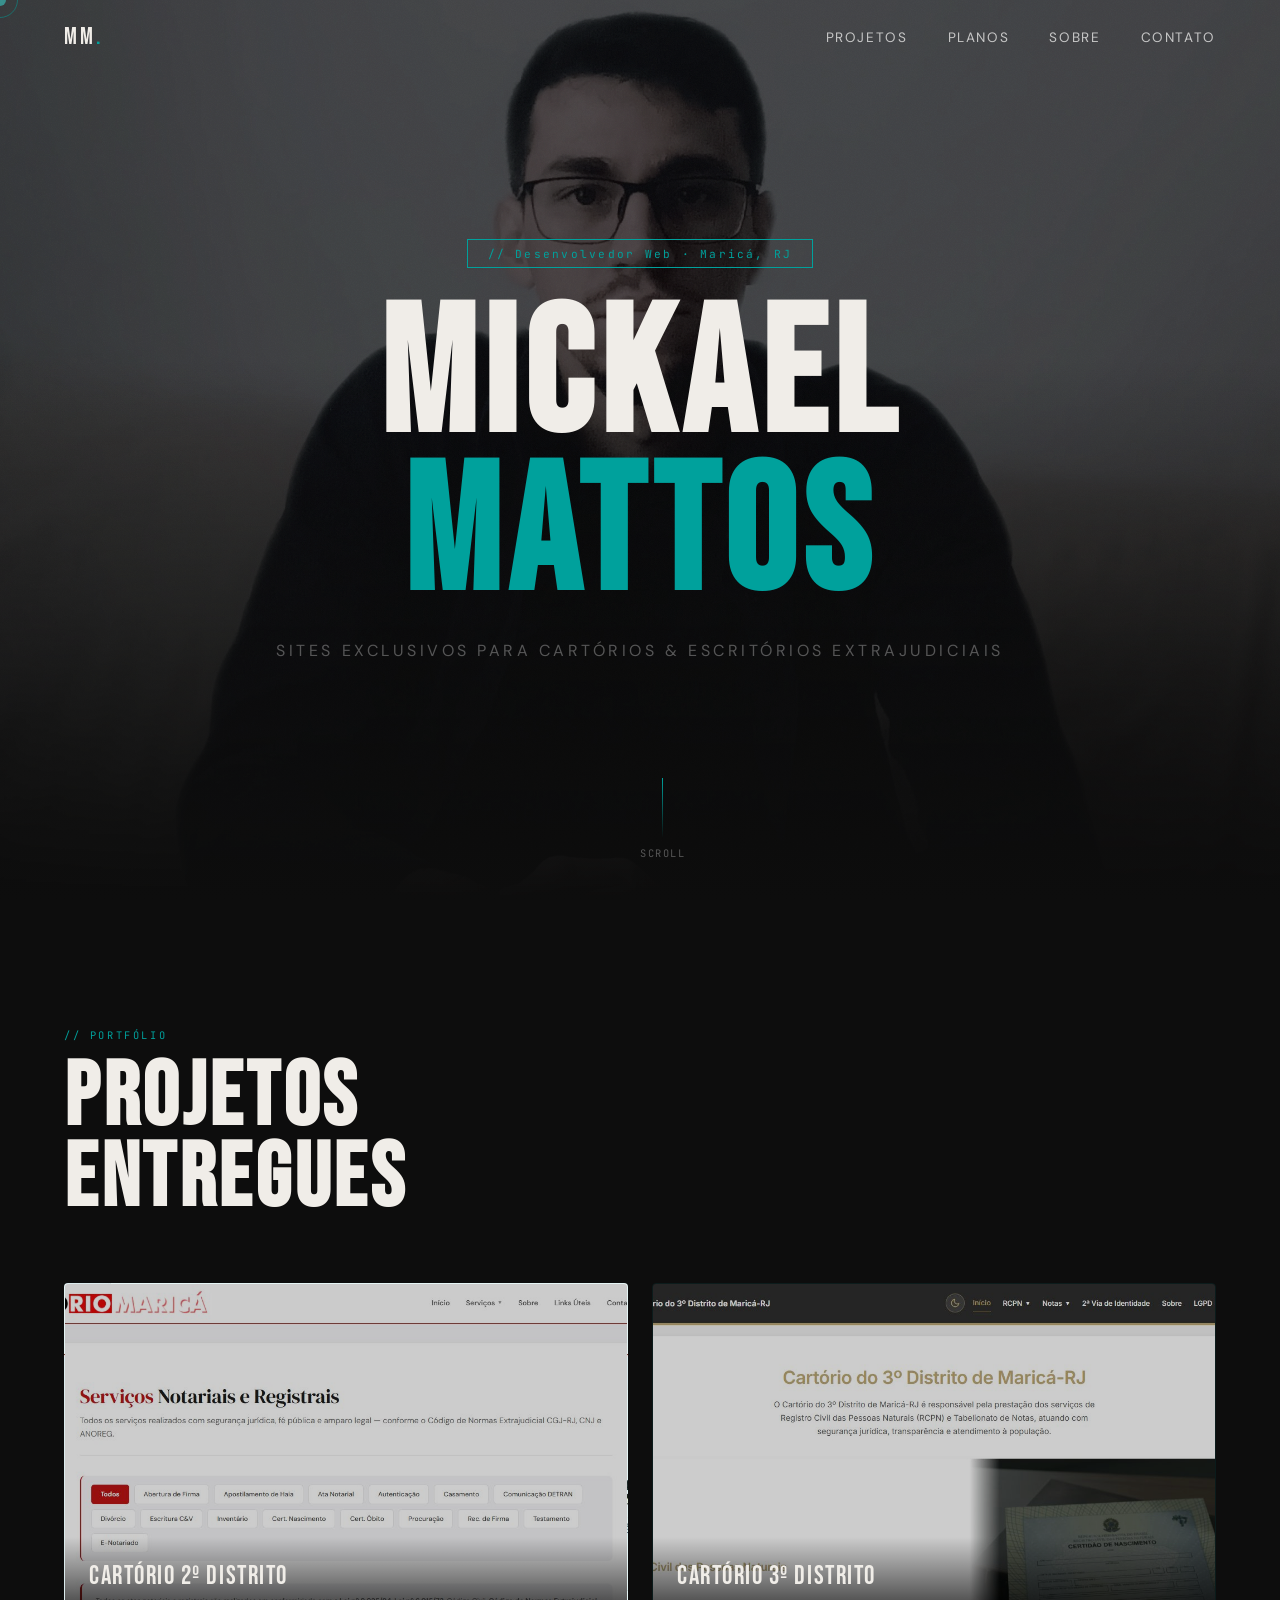
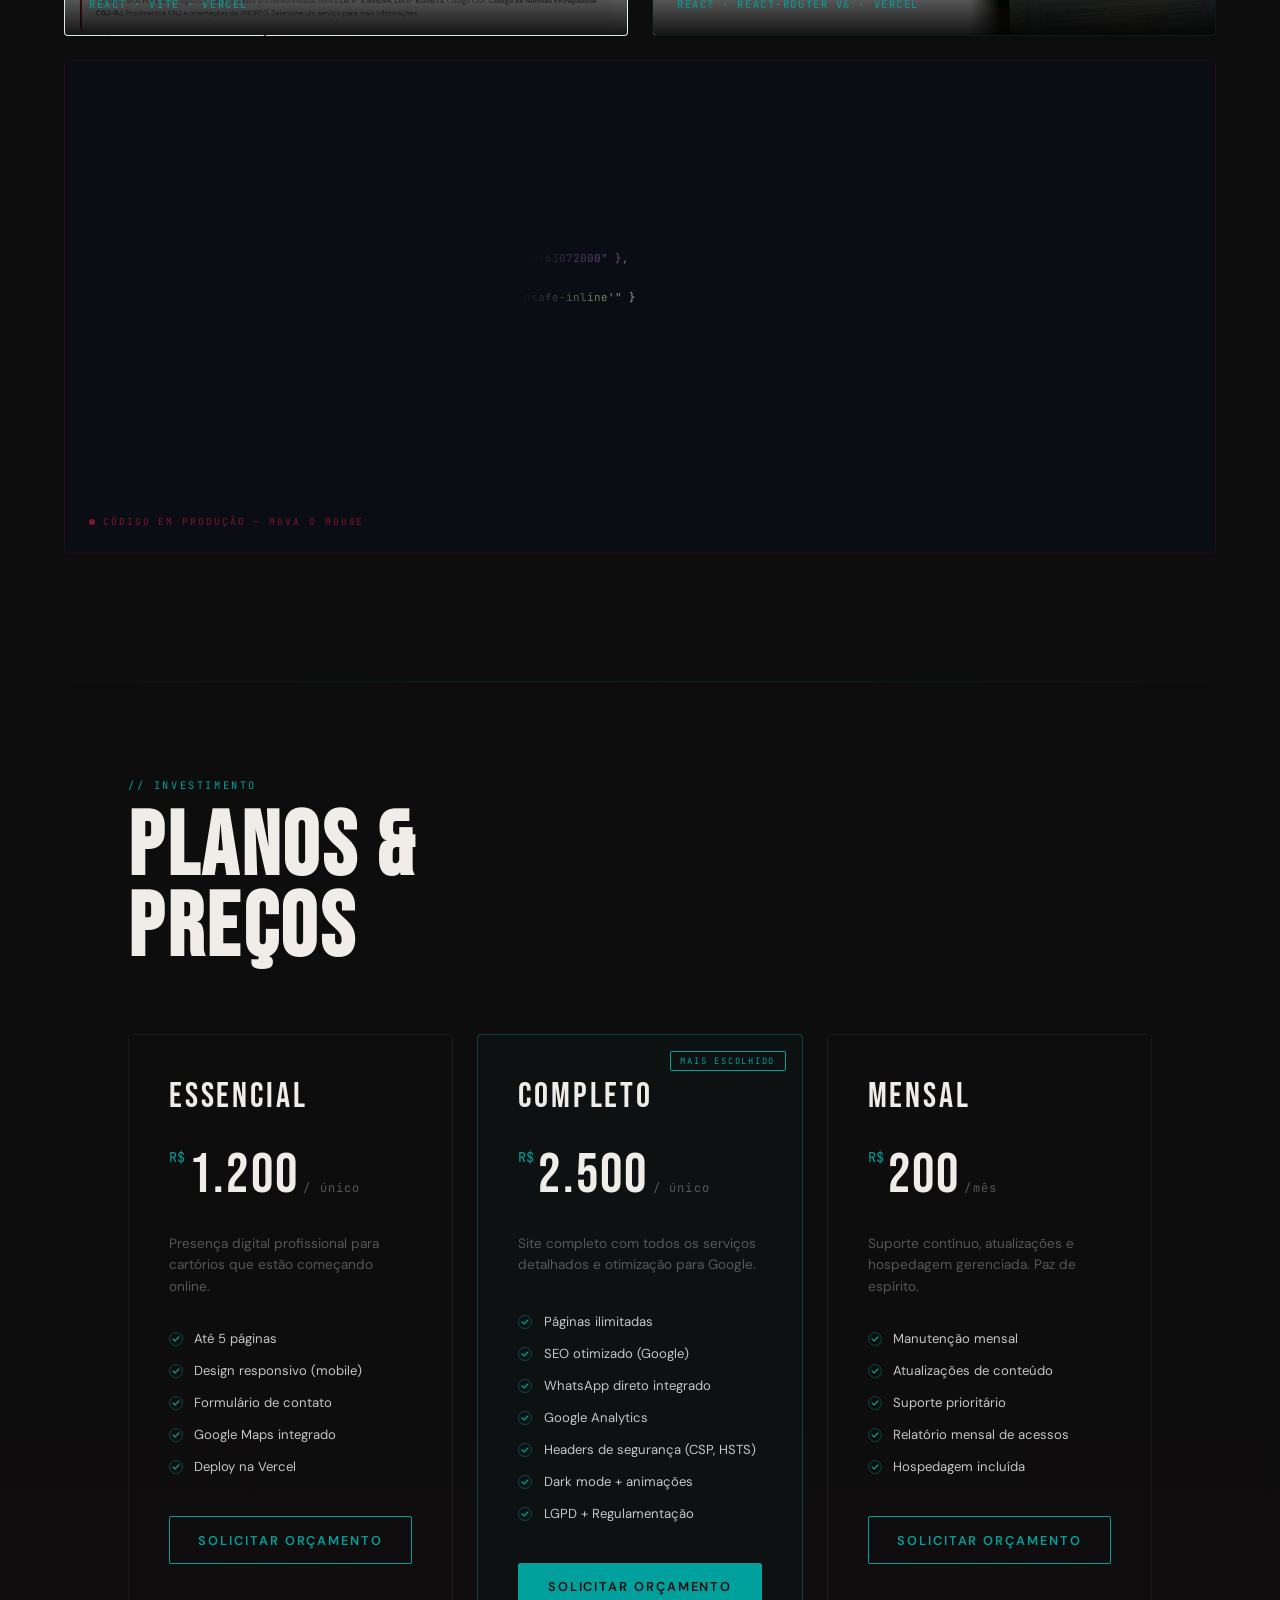
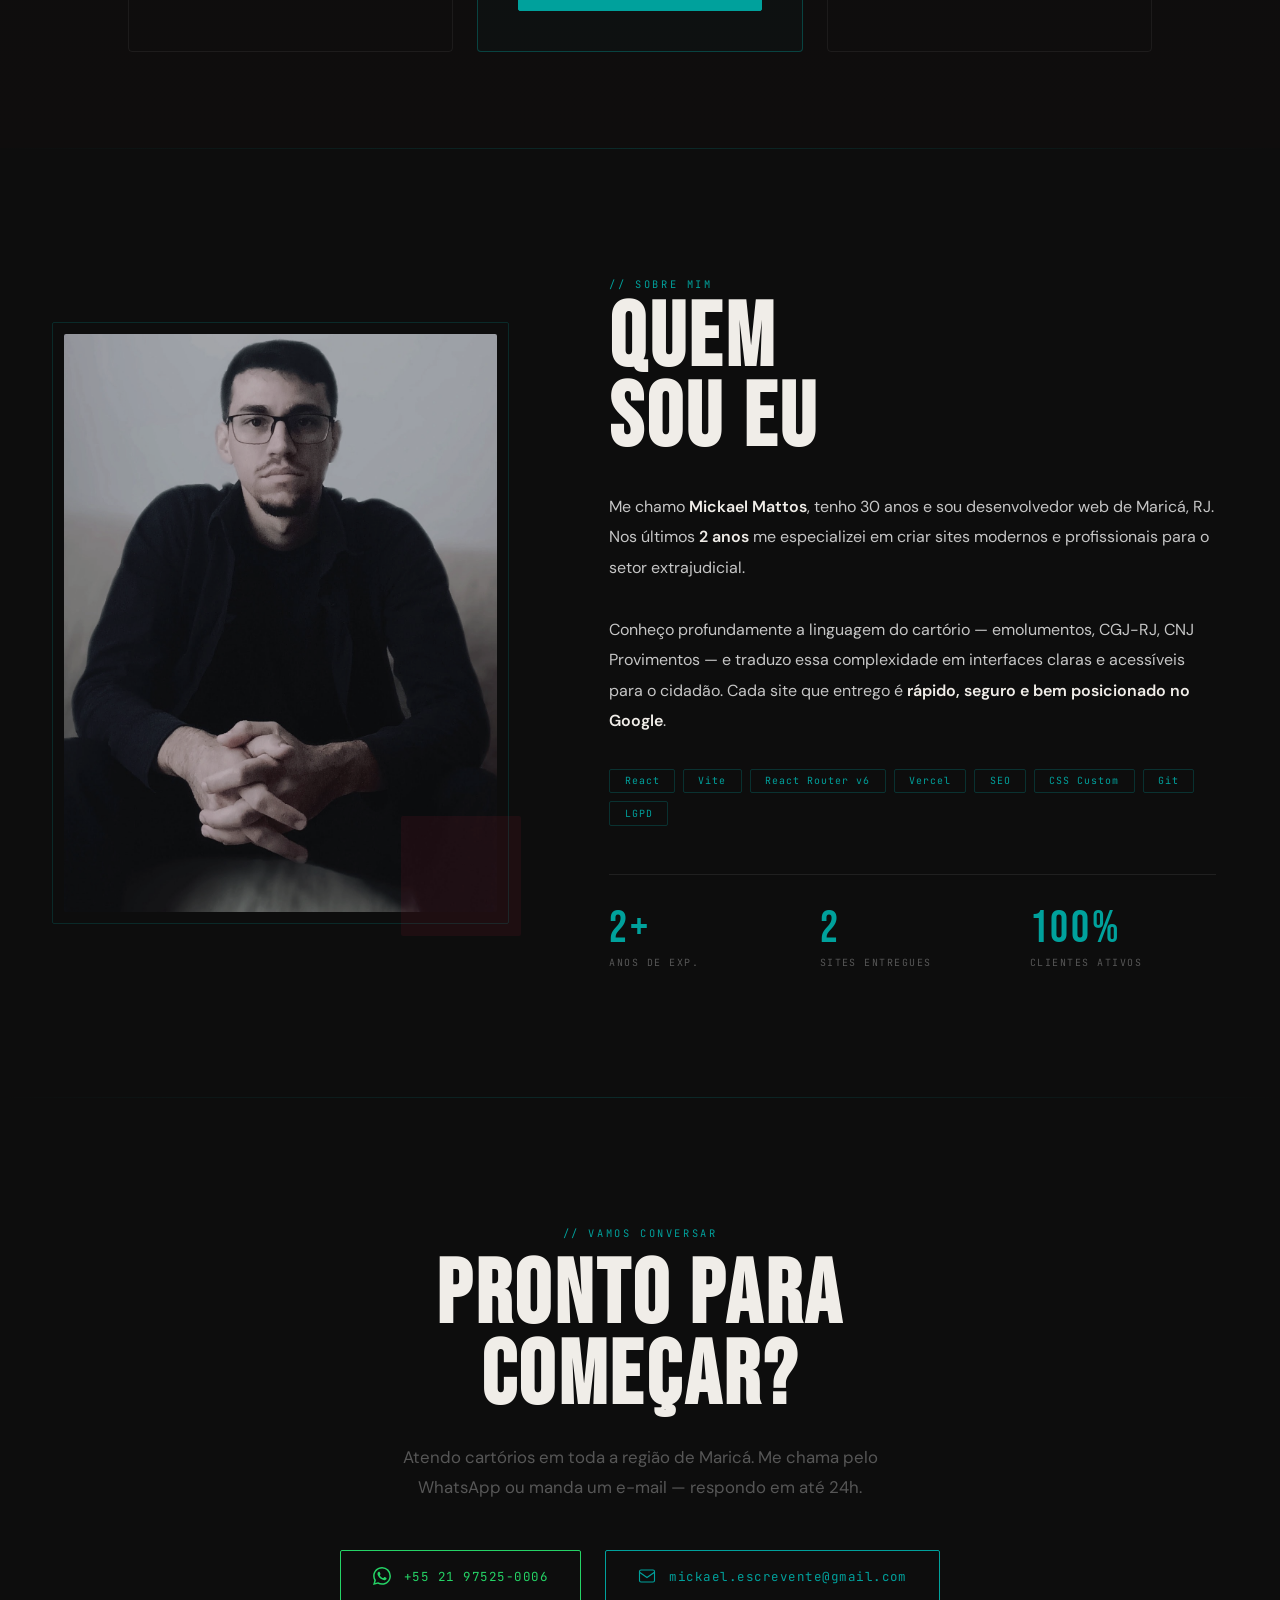
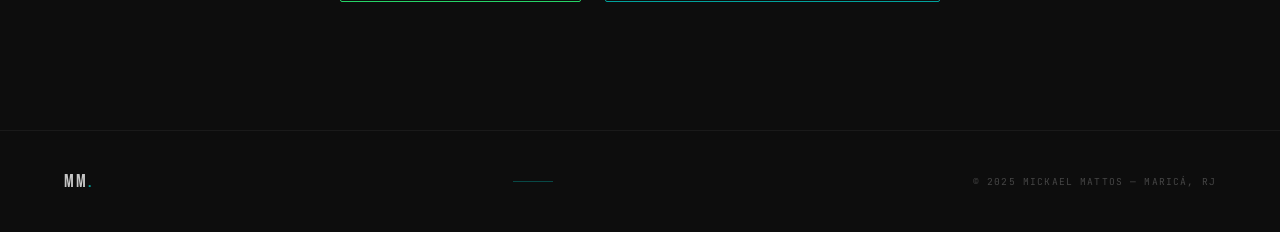
==== index.html @ 35af4688 "primeiro commit: portfólio" ====
<!DOCTYPE html>
<html lang="pt-BR">
<head>
<meta charset="UTF-8">
<meta name="viewport" content="width=device-width, initial-scale=1.0">
<title>Mickael Mattos — Desenvolvedor Web</title>
<link rel="preconnect" href="https://fonts.googleapis.com">
<link href="https://fonts.googleapis.com/css2?family=Bebas+Neue&family=DM+Sans:ital,opsz,wght@0,9..40,300;0,9..40,400;0,9..40,600;1,9..40,300&family=JetBrains+Mono:wght@300;400&display=swap" rel="stylesheet">
<style>
:root {
  --black: #0d0d0d;
  --teal: #00A19C;
  --burgundy: #80142B;
  --silver: #C6C6C6;
  --white: #f0ede8;
  --dim: rgba(198,198,198,0.4);
  --font-display: 'Bebas Neue', sans-serif;
  --font-body: 'DM Sans', sans-serif;
  --font-mono: 'JetBrains Mono', monospace;
}

*, *::before, *::after { box-sizing: border-box; margin: 0; padding: 0; }

html { scroll-behavior: smooth; }

body {
  background: var(--black);
  color: var(--silver);
  font-family: var(--font-body);
  overflow-x: hidden;
  cursor: none;
}

/* ── CURSOR ── */
#cursor {
  position: fixed;
  width: 12px; height: 12px;
  background: var(--teal);
  border-radius: 50%;
  pointer-events: none;
  z-index: 9999;
  transform: translate(-50%,-50%);
  transition: width .15s, height .15s, background .15s;
  mix-blend-mode: exclusion;
}
#cursor-ring {
  position: fixed;
  width: 36px; height: 36px;
  border: 1px solid var(--teal);
  border-radius: 50%;
  pointer-events: none;
  z-index: 9998;
  transform: translate(-50%,-50%);
  transition: transform .08s ease, width .2s, height .2s;
  opacity: .5;
}
body:has(a:hover) #cursor, body:has(button:hover) #cursor {
  width: 20px; height: 20px;
  background: var(--burgundy);
}

/* ── NAV ── */
nav {
  position: fixed;
  top: 0; left: 0; right: 0;
  z-index: 100;
  display: flex;
  align-items: center;
  justify-content: space-between;
  padding: 1.4rem 4rem;
  transition: background .4s, padding .4s;
}
nav.scrolled {
  background: rgba(13,13,13,.92);
  backdrop-filter: blur(12px);
  padding: 1rem 4rem;
  border-bottom: 1px solid rgba(0,161,156,.15);
}
.nav-logo {
  font-family: var(--font-display);
  font-size: 1.5rem;
  letter-spacing: .12em;
  color: var(--white);
  text-decoration: none;
}
.nav-logo span { color: var(--teal); }
.nav-links {
  display: flex;
  gap: 2.5rem;
  list-style: none;
}
.nav-links a {
  color: var(--silver);
  text-decoration: none;
  font-size: .85rem;
  letter-spacing: .12em;
  text-transform: uppercase;
  position: relative;
  padding-bottom: 4px;
  transition: color .3s;
}
.nav-links a::after {
  content: '';
  position: absolute;
  bottom: 0; left: 0;
  width: 0; height: 1px;
  background: var(--teal);
  transition: width .3s;
}
.nav-links a:hover { color: var(--teal); }
.nav-links a:hover::after { width: 100%; }

/* ── HERO ── */
#hero {
  position: relative;
  height: 100vh;
  display: flex;
  align-items: center;
  justify-content: center;
  overflow: hidden;
}
.hero-bg {
  position: absolute;
  inset: 0;
  background-image: url('[data-uri]');
  background-size: cover;
  background-position: center top;
  transform-origin: center top;
  will-change: transform, opacity;
  filter: brightness(.35) saturate(.7);
}
.hero-noise {
  position: absolute;
  inset: 0;
  background-image: url("data:image/svg+xml,%3Csvg viewBox='0 0 256 256' xmlns='http://www.w3.org/2000/svg'%3E%3Cfilter id='n'%3E%3CfeTurbulence type='fractalNoise' baseFrequency='0.9' numOctaves='4' stitchTiles='stitch'/%3E%3C/filter%3E%3Crect width='100%25' height='100%25' filter='url(%23n)' opacity='0.04'/%3E%3C/svg%3E");
  background-size: 200px;
  pointer-events: none;
  z-index: 1;
}
.hero-gradient {
  position: absolute;
  bottom: 0; left: 0; right: 0;
  height: 60%;
  background: linear-gradient(to top, var(--black), transparent);
  z-index: 2;
}
.hero-content {
  position: relative;
  z-index: 3;
  text-align: center;
}
.hero-tag {
  display: inline-block;
  border: 1px solid var(--teal);
  color: var(--teal);
  font-family: var(--font-mono);
  font-size: .7rem;
  letter-spacing: .2em;
  padding: .4rem 1.2rem;
  margin-bottom: 2rem;
  animation: fadeUp .8s .2s both;
}
.hero-name {
  font-family: var(--font-display);
  font-size: clamp(5rem, 14vw, 13rem);
  line-height: .88;
  color: var(--white);
  letter-spacing: .04em;
  animation: fadeUp .8s .4s both;
}
.hero-name span { color: var(--teal); }
.hero-sub {
  font-size: 1rem;
  letter-spacing: .22em;
  text-transform: uppercase;
  color: var(--dim);
  margin-top: 1.5rem;
  animation: fadeUp .8s .6s both;
}
.hero-scroll {
  position: absolute;
  bottom: 2.5rem;
  left: 50%;
  transform: translateX(-50%);
  z-index: 3;
  display: flex;
  flex-direction: column;
  align-items: center;
  gap: .5rem;
  color: var(--dim);
  font-family: var(--font-mono);
  font-size: .65rem;
  letter-spacing: .15em;
  animation: fadeUp .8s 1s both;
}
.scroll-line {
  width: 1px;
  height: 60px;
  background: linear-gradient(to bottom, var(--teal), transparent);
  animation: scrollPulse 2s infinite;
}

@keyframes fadeUp {
  from { opacity:0; transform: translateY(30px); }
  to { opacity:1; transform: translateY(0); }
}
@keyframes scrollPulse {
  0%,100% { transform: scaleY(1); opacity:.5; }
  50% { transform: scaleY(.6); opacity:1; }
}

/* ── SECTION BASE ── */
section {
  padding: 8rem 4rem;
  max-width: 1300px;
  margin: 0 auto;
}
.section-label {
  font-family: var(--font-mono);
  font-size: .65rem;
  letter-spacing: .25em;
  color: var(--teal);
  text-transform: uppercase;
  margin-bottom: 1rem;
  opacity: 0;
  transform: translateY(20px);
  transition: opacity .6s, transform .6s;
}
.section-label.visible { opacity:1; transform: translateY(0); }
.section-title {
  font-family: var(--font-display);
  font-size: clamp(3rem, 7vw, 6rem);
  line-height: .9;
  color: var(--white);
  letter-spacing: .04em;
  opacity: 0;
  transform: translateY(30px);
  transition: opacity .7s .1s, transform .7s .1s;
}
.section-title.visible { opacity:1; transform: translateY(0); }

/* ── PROJETOS ── */
#projetos {
  padding-top: 2rem;
}
.projects-grid {
  display: grid;
  grid-template-columns: repeat(2, 1fr);
  gap: 1.5rem;
  margin-top: 4rem;
}
.project-card {
  position: relative;
  aspect-ratio: 16/10;
  border-radius: 4px;
  overflow: hidden;
  cursor: none;
  border: 1px solid rgba(0,161,156,.1);
  opacity: 0;
  transform: translateY(40px);
  transition: opacity .7s, transform .7s, border-color .3s;
}
.project-card.visible {
  opacity: 1; transform: translateY(0);
}
.project-card:hover { border-color: rgba(0,161,156,.4); }
.project-card:nth-child(2) { transition-delay: .15s; }
.project-card:nth-child(3) { transition-delay: .25s; grid-column: 1 / -1; aspect-ratio: 21/9; }

.card-preview {
  position: absolute;
  inset: 0;
  background-size: cover;
  background-position: top center;
  transition: opacity .5s, filter .5s;
  filter: brightness(.8) saturate(.9);
}
.project-card:hover .card-preview {
  opacity: 0;
  filter: brightness(.4);
}
.card-code {
  position: absolute;
  inset: 0;
  background: #0a0e14;
  padding: 1.5rem;
  font-family: var(--font-mono);
  font-size: .72rem;
  line-height: 1.7;
  color: #abb2bf;
  overflow: hidden;
  opacity: 0;
  transition: opacity .5s .1s;
}
.project-card:hover .card-code { opacity: 1; }
.code-line { white-space: pre; display: block; }
.c-k { color: #c678dd; }
.c-f { color: #61afef; }
.c-s { color: #98c379; }
.c-n { color: #e06c75; }
.c-c { color: #5c6370; font-style: italic; }
.c-p { color: #abb2bf; }
.card-info {
  position: absolute;
  bottom: 0; left: 0; right: 0;
  padding: 1.5rem;
  background: linear-gradient(to top, rgba(0,0,0,.9), transparent);
  transform: translateY(0);
  transition: transform .4s;
  z-index: 5;
}
.project-card:hover .card-info { transform: translateY(4px); opacity: 0; }
.card-title {
  font-family: var(--font-display);
  font-size: 1.6rem;
  letter-spacing: .06em;
  color: var(--white);
}
.card-tech {
  font-family: var(--font-mono);
  font-size: .65rem;
  letter-spacing: .15em;
  color: var(--teal);
  margin-top: .3rem;
}
.card-hover-label {
  position: absolute;
  top: 1.2rem; right: 1.2rem;
  font-family: var(--font-mono);
  font-size: .6rem;
  letter-spacing: .15em;
  color: var(--teal);
  border: 1px solid var(--teal);
  padding: .25rem .7rem;
  border-radius: 2px;
  opacity: 0;
  transition: opacity .4s .2s;
  z-index: 6;
  background: rgba(0,161,156,.08);
}
.project-card:hover .card-hover-label { opacity: 1; }

/* Spotlight project */
.spotlight-card {
  position: relative;
  overflow: hidden;
  border-radius: 4px;
  border: 1px solid rgba(128,20,43,.2);
  background: #0a0a0a;
  aspect-ratio: 21/9;
  margin-top: 1.5rem;
  cursor: none;
  opacity: 0;
  transform: translateY(40px);
  transition: opacity .7s .3s, transform .7s .3s, border-color .3s;
}
.spotlight-card.visible { opacity:1; transform: translateY(0); }
.spotlight-card:hover { border-color: rgba(128,20,43,.5); }
.spotlight-code-bg {
  position: absolute;
  inset: 0;
  padding: 2rem;
  font-family: var(--font-mono);
  font-size: .68rem;
  line-height: 1.8;
  color: transparent;
  user-select: none;
  overflow: hidden;
  background: #0a0e14;
}
.spotlight-reveal {
  position: absolute;
  inset: 0;
  padding: 2rem;
  font-family: var(--font-mono);
  font-size: .68rem;
  line-height: 1.8;
  color: #abb2bf;
  overflow: hidden;
  --mx: 50%; --my: 50%;
  -webkit-mask-image: radial-gradient(circle 120px at var(--mx) var(--my), black 0%, transparent 100%);
  mask-image: radial-gradient(circle 120px at var(--mx) var(--my), black 0%, transparent 100%);
  pointer-events: none;
}
.spotlight-info {
  position: absolute;
  bottom: 1.5rem; left: 1.5rem;
  z-index: 5;
}
.spotlight-tag {
  font-family: var(--font-mono);
  font-size: .6rem;
  color: var(--burgundy);
  letter-spacing: .2em;
  display: flex; align-items: center; gap: .5rem;
}
.spotlight-tag::before {
  content: '';
  display: inline-block;
  width: 6px; height: 6px;
  border-radius: 50%;
  background: var(--burgundy);
  animation: pulse 2s infinite;
}
@keyframes pulse {
  0%,100% { opacity:1; transform: scale(1); }
  50% { opacity:.4; transform: scale(1.3); }
}

/* ── PLANOS ── */
#planos {
  background: linear-gradient(180deg, var(--black) 0%, #0f0d0d 100%);
  padding-top: 6rem;
  padding-bottom: 6rem;
  max-width: 100%;
}
#planos > * { max-width: 1300px; margin-left: auto; margin-right: auto; padding: 0 4rem; }
.plans-grid {
  display: grid;
  grid-template-columns: repeat(3, 1fr);
  gap: 1.5rem;
  margin-top: 4rem;
  padding: 0 4rem;
}
.plan-card {
  border: 1px solid rgba(198,198,198,.08);
  border-radius: 4px;
  padding: 2.5rem;
  position: relative;
  overflow: hidden;
  transition: border-color .3s, transform .3s;
  opacity: 0;
  transform: translateY(40px);
}
.plan-card.visible { opacity:1; transform: translateY(0); }
.plan-card:nth-child(2) { transition-delay: .1s; }
.plan-card:nth-child(3) { transition-delay: .2s; }
.plan-card:hover { border-color: rgba(0,161,156,.3); transform: translateY(-4px); }
.plan-card.featured {
  border-color: rgba(0,161,156,.35);
  background: rgba(0,161,156,.03);
}
.plan-card.featured::before {
  content: 'MAIS ESCOLHIDO';
  position: absolute;
  top: 1rem; right: 1rem;
  font-family: var(--font-mono);
  font-size: .55rem;
  letter-spacing: .2em;
  color: var(--teal);
  border: 1px solid var(--teal);
  padding: .2rem .6rem;
  border-radius: 2px;
}
.plan-name {
  font-family: var(--font-display);
  font-size: 2.2rem;
  letter-spacing: .08em;
  color: var(--white);
}
.plan-price {
  margin: 1.5rem 0;
}
.plan-price .currency {
  font-family: var(--font-mono);
  font-size: .85rem;
  color: var(--teal);
  vertical-align: top;
  margin-top: .4rem;
  display: inline-block;
}
.plan-price .value {
  font-family: var(--font-display);
  font-size: 3.5rem;
  color: var(--white);
  letter-spacing: .04em;
}
.plan-price .period {
  font-size: .75rem;
  color: var(--dim);
  font-family: var(--font-mono);
  letter-spacing: .1em;
}
.plan-desc {
  font-size: .85rem;
  color: var(--dim);
  line-height: 1.6;
  margin-bottom: 2rem;
  min-height: 3rem;
}
.plan-features {
  list-style: none;
  display: flex;
  flex-direction: column;
  gap: .85rem;
  margin-bottom: 2.5rem;
}
.plan-features li {
  font-size: .82rem;
  color: var(--silver);
  display: flex;
  align-items: flex-start;
  gap: .7rem;
  line-height: 1.4;
}
.plan-features li svg { flex-shrink: 0; margin-top: 2px; }
.plan-btn {
  display: block;
  width: 100%;
  padding: .9rem;
  text-align: center;
  font-family: var(--font-body);
  font-size: .8rem;
  letter-spacing: .15em;
  text-transform: uppercase;
  font-weight: 600;
  text-decoration: none;
  border: 1px solid var(--teal);
  color: var(--teal);
  background: transparent;
  cursor: none;
  transition: background .3s, color .3s;
  border-radius: 2px;
}
.plan-btn:hover { background: var(--teal); color: var(--black); }
.plan-card.featured .plan-btn {
  background: var(--teal);
  color: var(--black);
}
.plan-card.featured .plan-btn:hover { background: transparent; color: var(--teal); }

/* ── SOBRE ── */
#sobre {
  display: grid;
  grid-template-columns: 1fr 1fr;
  gap: 8rem;
  align-items: center;
}
.sobre-visual {
  position: relative;
}
.sobre-photo {
  width: 100%;
  aspect-ratio: 3/4;
  object-fit: cover;
  object-position: top;
  filter: saturate(.6) brightness(.85);
  border-radius: 2px;
  display: block;
}
.sobre-frame {
  position: absolute;
  inset: -12px;
  border: 1px solid rgba(0,161,156,.2);
  border-radius: 2px;
  pointer-events: none;
}
.sobre-accent {
  position: absolute;
  bottom: -1.5rem;
  right: -1.5rem;
  width: 120px;
  height: 120px;
  background: var(--burgundy);
  opacity: .15;
  border-radius: 2px;
}
.sobre-content {
  opacity: 0;
  transform: translateX(30px);
  transition: opacity .7s, transform .7s;
}
.sobre-content.visible { opacity:1; transform: translateX(0); }
.sobre-text {
  font-size: 1rem;
  line-height: 1.9;
  color: var(--silver);
  margin-bottom: 2rem;
}
.sobre-highlight {
  color: var(--white);
  font-weight: 600;
}
.sobre-stats {
  display: grid;
  grid-template-columns: repeat(3, 1fr);
  gap: 1.5rem;
  margin-top: 3rem;
  padding-top: 2rem;
  border-top: 1px solid rgba(198,198,198,.1);
}
.stat-number {
  font-family: var(--font-display);
  font-size: 2.8rem;
  color: var(--teal);
  letter-spacing: .06em;
  line-height: 1;
}
.stat-label {
  font-family: var(--font-mono);
  font-size: .62rem;
  letter-spacing: .15em;
  color: var(--dim);
  margin-top: .3rem;
  text-transform: uppercase;
}
.stack-list {
  display: flex;
  flex-wrap: wrap;
  gap: .5rem;
  margin-top: 2rem;
}
.stack-tag {
  font-family: var(--font-mono);
  font-size: .62rem;
  letter-spacing: .1em;
  padding: .3rem .9rem;
  border: 1px solid rgba(0,161,156,.25);
  color: var(--teal);
  border-radius: 2px;
}

/* ── CONTATO ── */
#contato {
  text-align: center;
  padding: 8rem 4rem;
  position: relative;
  max-width: 900px;
}
.contato-sub {
  font-size: 1.05rem;
  color: var(--dim);
  max-width: 520px;
  margin: 1.5rem auto 3rem;
  line-height: 1.8;
}
.contato-links {
  display: flex;
  gap: 1.5rem;
  justify-content: center;
  flex-wrap: wrap;
}
.contato-btn {
  display: flex;
  align-items: center;
  gap: .8rem;
  padding: 1rem 2rem;
  text-decoration: none;
  font-family: var(--font-mono);
  font-size: .78rem;
  letter-spacing: .12em;
  border-radius: 2px;
  transition: background .3s, color .3s, border-color .3s;
  cursor: none;
}
.contato-btn.whatsapp {
  border: 1px solid #25D366;
  color: #25D366;
}
.contato-btn.whatsapp:hover { background: #25D366; color: var(--black); }
.contato-btn.email {
  border: 1px solid var(--teal);
  color: var(--teal);
}
.contato-btn.email:hover { background: var(--teal); color: var(--black); }

/* ── FOOTER ── */
footer {
  border-top: 1px solid rgba(198,198,198,.07);
  padding: 2.5rem 4rem;
  display: flex;
  justify-content: space-between;
  align-items: center;
  max-width: 100%;
}
.footer-name {
  font-family: var(--font-display);
  font-size: 1.1rem;
  letter-spacing: .12em;
  color: var(--silver);
}
.footer-name span { color: var(--teal); }
.footer-copy {
  font-family: var(--font-mono);
  font-size: .6rem;
  letter-spacing: .12em;
  color: rgba(198,198,198,.3);
}
.footer-teal-line {
  width: 40px;
  height: 1px;
  background: var(--teal);
  opacity: .4;
}

/* ── DIVIDER ── */
.divider {
  width: 100%;
  height: 1px;
  background: linear-gradient(to right, transparent, rgba(0,161,156,.2), transparent);
  max-width: 1300px;
  margin: 0 auto;
}
</style>
</head>
<body>

<div id="cursor"></div>
<div id="cursor-ring"></div>

<!-- NAV -->
<nav id="nav">
  <a class="nav-logo" href="#hero">MM<span>.</span></a>
  <ul class="nav-links">
    <li><a href="#projetos">Projetos</a></li>
    <li><a href="#planos">Planos</a></li>
    <li><a href="#sobre">Sobre</a></li>
    <li><a href="#contato">Contato</a></li>
  </ul>
</nav>

<!-- HERO -->
<section id="hero">
  <div class="hero-bg" id="heroBg"></div>
  <div class="hero-noise"></div>
  <div class="hero-gradient"></div>
  <div class="hero-content">
    <div class="hero-tag">// Desenvolvedor Web · Maricá, RJ</div>
    <h1 class="hero-name">MICKAEL<br><span>MATTOS</span></h1>
    <p class="hero-sub">Sites exclusivos para cartórios &amp; escritórios extrajudiciais</p>
  </div>
  <div class="hero-scroll">
    <div class="scroll-line"></div>
    SCROLL
  </div>
</section>

<!-- PROJETOS -->
<section id="projetos" style="max-width:1300px;margin:0 auto;padding:8rem 4rem;">
  <div class="section-label reveal">// Portfólio</div>
  <h2 class="section-title reveal">PROJETOS<br>ENTREGUES</h2>

  <div class="projects-grid">
    <!-- Card 1 -->
    <div class="project-card reveal" style="background-image:url('[data-uri]')">
      <div class="card-preview" style="background-image:url('[data-uri]')"></div>
      <div class="card-code">
        <span class="code-line"><span class="c-c">// CartórioMaricá — 2º Distrito</span></span>
        <span class="code-line"><span class="c-k">import</span> <span class="c-p">React</span> <span class="c-k">from</span> <span class="c-s">'react'</span></span>
        <span class="code-line"><span class="c-k">import</span> <span class="c-p">{ Helmet }</span> <span class="c-k">from</span> <span class="c-s">'react-helmet-async'</span></span>
        <span class="code-line"></span>
        <span class="code-line"><span class="c-k">const</span> <span class="c-f">Servicos</span> <span class="c-p">= () =&gt; {</span></span>
        <span class="code-line">  <span class="c-k">const</span> <span class="c-n">servicosList</span> <span class="c-p">= [</span></span>
        <span class="code-line">    <span class="c-s">'Reconhecimento de Firma'</span><span class="c-p">,</span></span>
        <span class="code-line">    <span class="c-s">'Autenticação de Cópias'</span><span class="c-p">,</span></span>
        <span class="code-line">    <span class="c-s">'Escritura Pública'</span><span class="c-p">,</span></span>
        <span class="code-line">    <span class="c-s">'Apostila de Haia'</span></span>
        <span class="code-line">  <span class="c-p">]</span></span>
        <span class="code-line">  <span class="c-k">return</span> <span class="c-p">(</span></span>
        <span class="code-line">    <span class="c-p">&lt;</span><span class="c-n">main</span> <span class="c-f">className</span><span class="c-p">=</span><span class="c-s">"servicos-page"</span><span class="c-p">&gt;</span></span>
        <span class="code-line">      <span class="c-p">&lt;</span><span class="c-n">ServiceFilter</span> <span class="c-f">items</span><span class="c-p">=</span><span class="c-p">{servicosList}</span> <span class="c-p">/&gt;</span></span>
        <span class="code-line">    <span class="c-p">&lt;/</span><span class="c-n">main</span><span class="c-p">&gt;</span></span>
        <span class="code-line">  <span class="c-p">)</span></span>
        <span class="code-line"><span class="c-p">}</span></span>
      </div>
      <div class="card-info">
        <div class="card-title">CARTÓRIO 2º DISTRITO</div>
        <div class="card-tech">REACT · VITE · VERCEL</div>
      </div>
      <div class="card-hover-label">VER CÓDIGO</div>
    </div>

    <!-- Card 2 -->
    <div class="project-card reveal" style="">
      <div class="card-preview" style="background-image:url('[data-uri]')"></div>
      <div class="card-code">
        <span class="code-line"><span class="c-c">// CartórioMaricá — 3º Distrito</span></span>
        <span class="code-line"><span class="c-k">import</span> <span class="c-p">{ useEffect }</span> <span class="c-k">from</span> <span class="c-s">'react'</span></span>
        <span class="code-line"></span>
        <span class="code-line"><span class="c-k">const</span> <span class="c-f">DarkMode</span> <span class="c-p">= () =&gt; {</span></span>
        <span class="code-line">  <span class="c-k">const</span> <span class="c-n">toggle</span> <span class="c-p">= () =&gt; {</span></span>
        <span class="code-line">    <span class="c-n">document</span><span class="c-p">.</span><span class="c-f">body</span></span>
        <span class="code-line">      <span class="c-p">.</span><span class="c-f">classList</span><span class="c-p">.</span><span class="c-f">toggle</span><span class="c-p">(</span><span class="c-s">'dark'</span><span class="c-p">)</span></span>
        <span class="code-line">  <span class="c-p">}</span></span>
        <span class="code-line">  <span class="c-k">return</span> <span class="c-p">(</span></span>
        <span class="code-line">    <span class="c-p">&lt;</span><span class="c-n">button</span> <span class="c-f">onClick</span><span class="c-p">=</span><span class="c-p">{toggle}</span><span class="c-p">&gt;</span></span>
        <span class="code-line">      <span class="c-s">☾ Dark Mode</span></span>
        <span class="code-line">    <span class="c-p">&lt;/</span><span class="c-n">button</span><span class="c-p">&gt;</span></span>
        <span class="code-line">  <span class="c-p">)</span></span>
        <span class="code-line"><span class="c-p">}</span></span>
      </div>
      <div class="card-info">
        <div class="card-title">CARTÓRIO 3º DISTRITO</div>
        <div class="card-tech">REACT · REACT-ROUTER V6 · VERCEL</div>
      </div>
      <div class="card-hover-label">VER CÓDIGO</div>
    </div>
  </div>

  <!-- Spotlight Card -->
  <div class="spotlight-card reveal" id="spotlightCard">
    <div class="spotlight-code-bg" id="spotlightBg">
<span style="color:transparent;white-space:pre;display:block;font-family:var(--font-mono);font-size:.68rem;line-height:1.8">vercel.json — headers de segurança configurados
{
  "headers": [
    {
      "source": "/(.*)",
      "headers": [
        { "key": "X-Frame-Options", "value": "DENY" },
        { "key": "X-Content-Type-Options", "value": "nosniff" },
        { "key": "Strict-Transport-Security", "value": "max-age=63072000" },
        { "key": "Content-Security-Policy",
           "value": "default-src 'self'; script-src 'self' 'unsafe-inline'" }
      ]
    }
  ],
  "rewrites": [
    { "source": "/((?!api/).*)", "destination": "/index.html" }
  ]
}

// robots.txt configurado para proteger rotas internas
User-agent: *
Disallow: /admin/
Disallow: /interno/
Allow: /

// Lazy loading com IntersectionObserver
const observer = new IntersectionObserver((entries) => {
  entries.forEach(entry => {
    if (entry.isIntersecting) {
      entry.target.classList.add('visible')
      observer.unobserve(entry.target)
    }
  })
}, { threshold: 0.15 })

document.querySelectorAll('.reveal')
  .forEach(el => observer.observe(el))
</span>
    </div>
    <div class="spotlight-reveal" id="spotlightReveal">
<span style="white-space:pre;display:block;font-size:.68rem;line-height:1.8">vercel.json — headers de segurança configurados
{
  "headers": [
    {
      "source": "/(.*)",
      "headers": [
        <span class="c-k">{ "key": "X-Frame-Options", "value": "DENY" }</span>,
        <span class="c-k">{ "key": "X-Content-Type-Options", "value": "nosniff" }</span>,
        <span class="c-k">{ "key": "Strict-Transport-Security", "value": "max-age=63072000" }</span>,
        { "key": "Content-Security-Policy",
           "value": <span class="c-s">"default-src 'self'; script-src 'self' 'unsafe-inline'"</span> }
      ]
    }
  ],
  "rewrites": [
    { "source": <span class="c-s">"/((?!api/).*)"</span>, "destination": <span class="c-s">"/index.html"</span> }
  ]
}

<span class="c-c">// robots.txt configurado para proteger rotas internas</span>
<span class="c-f">User-agent: *</span>
<span class="c-n">Disallow: /admin/</span>
<span class="c-n">Disallow: /interno/</span>
<span class="c-k">Allow: /</span>

<span class="c-c">// Lazy loading com IntersectionObserver</span>
<span class="c-k">const</span> <span class="c-f">observer</span> = <span class="c-k">new</span> <span class="c-f">IntersectionObserver</span>((entries) => {
  entries.<span class="c-f">forEach</span>(entry => {
    <span class="c-k">if</span> (entry.isIntersecting) {
      entry.target.classList.<span class="c-f">add</span>(<span class="c-s">'visible'</span>)
      observer.<span class="c-f">unobserve</span>(entry.target)
    }
  })
}, { threshold: <span class="c-n">0.15</span> })

document.<span class="c-f">querySelectorAll</span>(<span class="c-s">'.reveal'</span>)
  .<span class="c-f">forEach</span>(el => observer.<span class="c-f">observe</span>(el))
</span>
    </div>
    <div class="spotlight-info">
      <div class="spotlight-tag">CÓDIGO EM PRODUÇÃO — MOVA O MOUSE</div>
    </div>
  </div>
</section>

<div class="divider"></div>

<!-- PLANOS -->
<section id="planos">
<div>
  <div class="section-label reveal">// Investimento</div>
  <h2 class="section-title reveal">PLANOS &amp;<br>PREÇOS</h2>
</div>
<div class="plans-grid">
  <div class="plan-card reveal">
    <div class="plan-name">ESSENCIAL</div>
    <div class="plan-price">
      <span class="currency">R$</span>
      <span class="value">1.200</span>
      <span class="period"> / único</span>
    </div>
    <p class="plan-desc">Presença digital profissional para cartórios que estão começando online.</p>
    <ul class="plan-features">
      <li>
        <svg width="14" height="14" viewBox="0 0 14 14" fill="none"><circle cx="7" cy="7" r="6.5" stroke="#00A19C" stroke-opacity=".4"/><path d="M4 7l2 2 4-4" stroke="#00A19C" stroke-width="1.2" stroke-linecap="round"/></svg>
        Até 5 páginas
      </li>
      <li>
        <svg width="14" height="14" viewBox="0 0 14 14" fill="none"><circle cx="7" cy="7" r="6.5" stroke="#00A19C" stroke-opacity=".4"/><path d="M4 7l2 2 4-4" stroke="#00A19C" stroke-width="1.2" stroke-linecap="round"/></svg>
        Design responsivo (mobile)
      </li>
      <li>
        <svg width="14" height="14" viewBox="0 0 14 14" fill="none"><circle cx="7" cy="7" r="6.5" stroke="#00A19C" stroke-opacity=".4"/><path d="M4 7l2 2 4-4" stroke="#00A19C" stroke-width="1.2" stroke-linecap="round"/></svg>
        Formulário de contato
      </li>
      <li>
        <svg width="14" height="14" viewBox="0 0 14 14" fill="none"><circle cx="7" cy="7" r="6.5" stroke="#00A19C" stroke-opacity=".4"/><path d="M4 7l2 2 4-4" stroke="#00A19C" stroke-width="1.2" stroke-linecap="round"/></svg>
        Google Maps integrado
      </li>
      <li>
        <svg width="14" height="14" viewBox="0 0 14 14" fill="none"><circle cx="7" cy="7" r="6.5" stroke="#00A19C" stroke-opacity=".4"/><path d="M4 7l2 2 4-4" stroke="#00A19C" stroke-width="1.2" stroke-linecap="round"/></svg>
        Deploy na Vercel
      </li>
    </ul>
    <a href="https://wa.me/5521975250006" class="plan-btn">Solicitar orçamento</a>
  </div>

  <div class="plan-card featured reveal">
    <div class="plan-name">COMPLETO</div>
    <div class="plan-price">
      <span class="currency">R$</span>
      <span class="value">2.500</span>
      <span class="period"> / único</span>
    </div>
    <p class="plan-desc">Site completo com todos os serviços detalhados e otimização para Google.</p>
    <ul class="plan-features">
      <li>
        <svg width="14" height="14" viewBox="0 0 14 14" fill="none"><circle cx="7" cy="7" r="6.5" stroke="#00A19C" stroke-opacity=".4"/><path d="M4 7l2 2 4-4" stroke="#00A19C" stroke-width="1.2" stroke-linecap="round"/></svg>
        Páginas ilimitadas
      </li>
      <li>
        <svg width="14" height="14" viewBox="0 0 14 14" fill="none"><circle cx="7" cy="7" r="6.5" stroke="#00A19C" stroke-opacity=".4"/><path d="M4 7l2 2 4-4" stroke="#00A19C" stroke-width="1.2" stroke-linecap="round"/></svg>
        SEO otimizado (Google)
      </li>
      <li>
        <svg width="14" height="14" viewBox="0 0 14 14" fill="none"><circle cx="7" cy="7" r="6.5" stroke="#00A19C" stroke-opacity=".4"/><path d="M4 7l2 2 4-4" stroke="#00A19C" stroke-width="1.2" stroke-linecap="round"/></svg>
        WhatsApp direto integrado
      </li>
      <li>
        <svg width="14" height="14" viewBox="0 0 14 14" fill="none"><circle cx="7" cy="7" r="6.5" stroke="#00A19C" stroke-opacity=".4"/><path d="M4 7l2 2 4-4" stroke="#00A19C" stroke-width="1.2" stroke-linecap="round"/></svg>
        Google Analytics
      </li>
      <li>
        <svg width="14" height="14" viewBox="0 0 14 14" fill="none"><circle cx="7" cy="7" r="6.5" stroke="#00A19C" stroke-opacity=".4"/><path d="M4 7l2 2 4-4" stroke="#00A19C" stroke-width="1.2" stroke-linecap="round"/></svg>
        Headers de segurança (CSP, HSTS)
      </li>
      <li>
        <svg width="14" height="14" viewBox="0 0 14 14" fill="none"><circle cx="7" cy="7" r="6.5" stroke="#00A19C" stroke-opacity=".4"/><path d="M4 7l2 2 4-4" stroke="#00A19C" stroke-width="1.2" stroke-linecap="round"/></svg>
        Dark mode + animações
      </li>
      <li>
        <svg width="14" height="14" viewBox="0 0 14 14" fill="none"><circle cx="7" cy="7" r="6.5" stroke="#00A19C" stroke-opacity=".4"/><path d="M4 7l2 2 4-4" stroke="#00A19C" stroke-width="1.2" stroke-linecap="round"/></svg>
        LGPD + Regulamentação
      </li>
    </ul>
    <a href="https://wa.me/5521975250006" class="plan-btn">Solicitar orçamento</a>
  </div>

  <div class="plan-card reveal">
    <div class="plan-name">MENSAL</div>
    <div class="plan-price">
      <span class="currency">R$</span>
      <span class="value">200</span>
      <span class="period"> /mês</span>
    </div>
    <p class="plan-desc">Suporte contínuo, atualizações e hospedagem gerenciada. Paz de espírito.</p>
    <ul class="plan-features">
      <li>
        <svg width="14" height="14" viewBox="0 0 14 14" fill="none"><circle cx="7" cy="7" r="6.5" stroke="#00A19C" stroke-opacity=".4"/><path d="M4 7l2 2 4-4" stroke="#00A19C" stroke-width="1.2" stroke-linecap="round"/></svg>
        Manutenção mensal
      </li>
      <li>
        <svg width="14" height="14" viewBox="0 0 14 14" fill="none"><circle cx="7" cy="7" r="6.5" stroke="#00A19C" stroke-opacity=".4"/><path d="M4 7l2 2 4-4" stroke="#00A19C" stroke-width="1.2" stroke-linecap="round"/></svg>
        Atualizações de conteúdo
      </li>
      <li>
        <svg width="14" height="14" viewBox="0 0 14 14" fill="none"><circle cx="7" cy="7" r="6.5" stroke="#00A19C" stroke-opacity=".4"/><path d="M4 7l2 2 4-4" stroke="#00A19C" stroke-width="1.2" stroke-linecap="round"/></svg>
        Suporte prioritário
      </li>
      <li>
        <svg width="14" height="14" viewBox="0 0 14 14" fill="none"><circle cx="7" cy="7" r="6.5" stroke="#00A19C" stroke-opacity=".4"/><path d="M4 7l2 2 4-4" stroke="#00A19C" stroke-width="1.2" stroke-linecap="round"/></svg>
        Relatório mensal de acessos
      </li>
      <li>
        <svg width="14" height="14" viewBox="0 0 14 14" fill="none"><circle cx="7" cy="7" r="6.5" stroke="#00A19C" stroke-opacity=".4"/><path d="M4 7l2 2 4-4" stroke="#00A19C" stroke-width="1.2" stroke-linecap="round"/></svg>
        Hospedagem incluída
      </li>
    </ul>
    <a href="https://wa.me/5521975250006" class="plan-btn">Solicitar orçamento</a>
  </div>
</div>
</section>

<div class="divider"></div>

<!-- SOBRE -->
<section id="sobre" style="max-width:1300px;margin:0 auto;padding:8rem 4rem;display:grid;grid-template-columns:1fr 1.4fr;gap:7rem;align-items:center;">
  <div class="sobre-visual reveal-left">
    <img class="sobre-photo" src="[data-uri]" alt="Mickael Mattos">
    <div class="sobre-frame"></div>
    <div class="sobre-accent"></div>
  </div>
  <div class="sobre-content reveal">
    <div class="section-label" style="opacity:1;transform:none;margin-bottom:.5rem;">// Sobre mim</div>
    <h2 class="section-title" style="opacity:1;transform:none;margin-bottom:2rem;">QUEM<br>SOU EU</h2>
    <p class="sobre-text">
      Me chamo <span class="sobre-highlight">Mickael Mattos</span>, tenho 30 anos e sou desenvolvedor web de Maricá, RJ. Nos últimos <span class="sobre-highlight">2 anos</span> me especializei em criar sites modernos e profissionais para o setor extrajudicial.
    </p>
    <p class="sobre-text">
      Conheço profundamente a linguagem do cartório — emolumentos, CGJ-RJ, CNJ Provimentos — e traduzo essa complexidade em interfaces claras e acessíveis para o cidadão. Cada site que entrego é <span class="sobre-highlight">rápido, seguro e bem posicionado no Google</span>.
    </p>
    <div class="stack-list">
      <span class="stack-tag">React</span>
      <span class="stack-tag">Vite</span>
      <span class="stack-tag">React Router v6</span>
      <span class="stack-tag">Vercel</span>
      <span class="stack-tag">SEO</span>
      <span class="stack-tag">CSS Custom</span>
      <span class="stack-tag">Git</span>
      <span class="stack-tag">LGPD</span>
    </div>
    <div class="sobre-stats">
      <div>
        <div class="stat-number">2+</div>
        <div class="stat-label">Anos de exp.</div>
      </div>
      <div>
        <div class="stat-number">2</div>
        <div class="stat-label">Sites entregues</div>
      </div>
      <div>
        <div class="stat-number">100%</div>
        <div class="stat-label">Clientes ativos</div>
      </div>
    </div>
  </div>
</section>

<div class="divider"></div>

<!-- CONTATO -->
<section id="contato" style="max-width:900px;margin:0 auto;padding:8rem 4rem;text-align:center;">
  <div class="section-label reveal" style="text-align:center;">// Vamos conversar</div>
  <h2 class="section-title reveal" style="text-align:center;">PRONTO PARA<br>COMEÇAR?</h2>
  <p class="contato-sub reveal">Atendo cartórios em toda a região de Maricá. Me chama pelo WhatsApp ou manda um e-mail — respondo em até 24h.</p>
  <div class="contato-links reveal">
    <a href="https://wa.me/5521975250006" class="contato-btn whatsapp" target="_blank">
      <svg width="18" height="18" viewBox="0 0 24 24" fill="currentColor"><path d="M17.472 14.382c-.297-.149-1.758-.867-2.03-.967-.273-.099-.471-.148-.67.15-.197.297-.767.966-.94 1.164-.173.199-.347.223-.644.075-.297-.15-1.255-.463-2.39-1.475-.883-.788-1.48-1.761-1.653-2.059-.173-.297-.018-.458.13-.606.134-.133.298-.347.446-.52.149-.174.198-.298.298-.497.099-.198.05-.371-.025-.52-.075-.149-.669-1.612-.916-2.207-.242-.579-.487-.5-.669-.51-.173-.008-.371-.01-.57-.01-.198 0-.52.074-.792.372-.272.297-1.04 1.016-1.04 2.479 0 1.462 1.065 2.875 1.213 3.074.149.198 2.096 3.2 5.077 4.487.709.306 1.262.489 1.694.625.712.227 1.36.195 1.871.118.571-.085 1.758-.719 2.006-1.413.248-.694.248-1.289.173-1.413-.074-.124-.272-.198-.57-.347m-5.421 7.403h-.004a9.87 9.87 0 01-5.031-1.378l-.361-.214-3.741.982.998-3.648-.235-.374a9.86 9.86 0 01-1.51-5.26c.001-5.45 4.436-9.884 9.888-9.884 2.64 0 5.122 1.03 6.988 2.898a9.825 9.825 0 012.893 6.994c-.003 5.45-4.437 9.884-9.885 9.884m8.413-18.297A11.815 11.815 0 0012.05 0C5.495 0 .16 5.335.157 11.892c0 2.096.547 4.142 1.588 5.945L.057 24l6.305-1.654a11.882 11.882 0 005.683 1.448h.005c6.554 0 11.89-5.335 11.893-11.893a11.821 11.821 0 00-3.48-8.413z"/></svg>
      +55 21 97525-0006
    </a>
    <a href="mailto:mickael.escrevente@gmail.com" class="contato-btn email">
      <svg width="18" height="18" viewBox="0 0 24 24" fill="none" stroke="currentColor" stroke-width="1.5" stroke-linecap="round"><rect x="2" y="4" width="20" height="16" rx="2"/><path d="m2 7 10 7 10-7"/></svg>
      mickael.escrevente@gmail.com
    </a>
  </div>
</section>

<!-- FOOTER -->
<footer>
  <div class="footer-name">MM<span>.</span></div>
  <div class="footer-teal-line"></div>
  <div class="footer-copy">© 2025 MICKAEL MATTOS — MARICÁ, RJ</div>
</footer>

<script>
// Cursor
const cursor = document.getElementById('cursor');
const ring = document.getElementById('cursor-ring');
let mx=0,my=0,rx=0,ry=0;
document.addEventListener('mousemove', e => {
  mx = e.clientX; my = e.clientY;
  cursor.style.left = mx+'px';
  cursor.style.top = my+'px';
});
(function animRing(){
  rx += (mx-rx)*.12;
  ry += (my-ry)*.12;
  ring.style.left = rx+'px';
  ring.style.top = ry+'px';
  requestAnimationFrame(animRing);
})();

// Nav scroll
const nav = document.getElementById('nav');
window.addEventListener('scroll', () => {
  nav.classList.toggle('scrolled', window.scrollY > 60);
});

// Hero parallax
const heroBg = document.getElementById('heroBg');
window.addEventListener('scroll', () => {
  const y = window.scrollY;
  const vh = window.innerHeight;
  if(y < vh) {
    const progress = y / vh;
    heroBg.style.transform = `scale(${1 + progress*.12}) translateY(${progress*30}%)`;
    heroBg.style.opacity = 1 - progress * 1.4;
  }
}, {passive: true});

// Reveal on scroll
const observer = new IntersectionObserver((entries) => {
  entries.forEach(e => {
    if(e.isIntersecting) {
      e.target.classList.add('visible');
      observer.unobserve(e.target);
    }
  });
}, {threshold: 0.12});
document.querySelectorAll('.reveal, .section-label, .section-title, .plan-card, .project-card, .spotlight-card').forEach(el => observer.observe(el));

// Spotlight effect
const spotCard = document.getElementById('spotlightCard');
const spotReveal = document.getElementById('spotlightReveal');
spotCard.addEventListener('mousemove', e => {
  const rect = spotCard.getBoundingClientRect();
  const x = e.clientX - rect.left;
  const y = e.clientY - rect.top;
  const px = (x/rect.width)*100;
  const py = (y/rect.height)*100;
  spotReveal.style.setProperty('--mx', px+'%');
  spotReveal.style.setProperty('--my', py+'%');
});
spotCard.addEventListener('mouseleave', () => {
  spotReveal.style.setProperty('--mx', '-200%');
  spotReveal.style.setProperty('--my', '-200%');
});
</script>

</body>
</html>
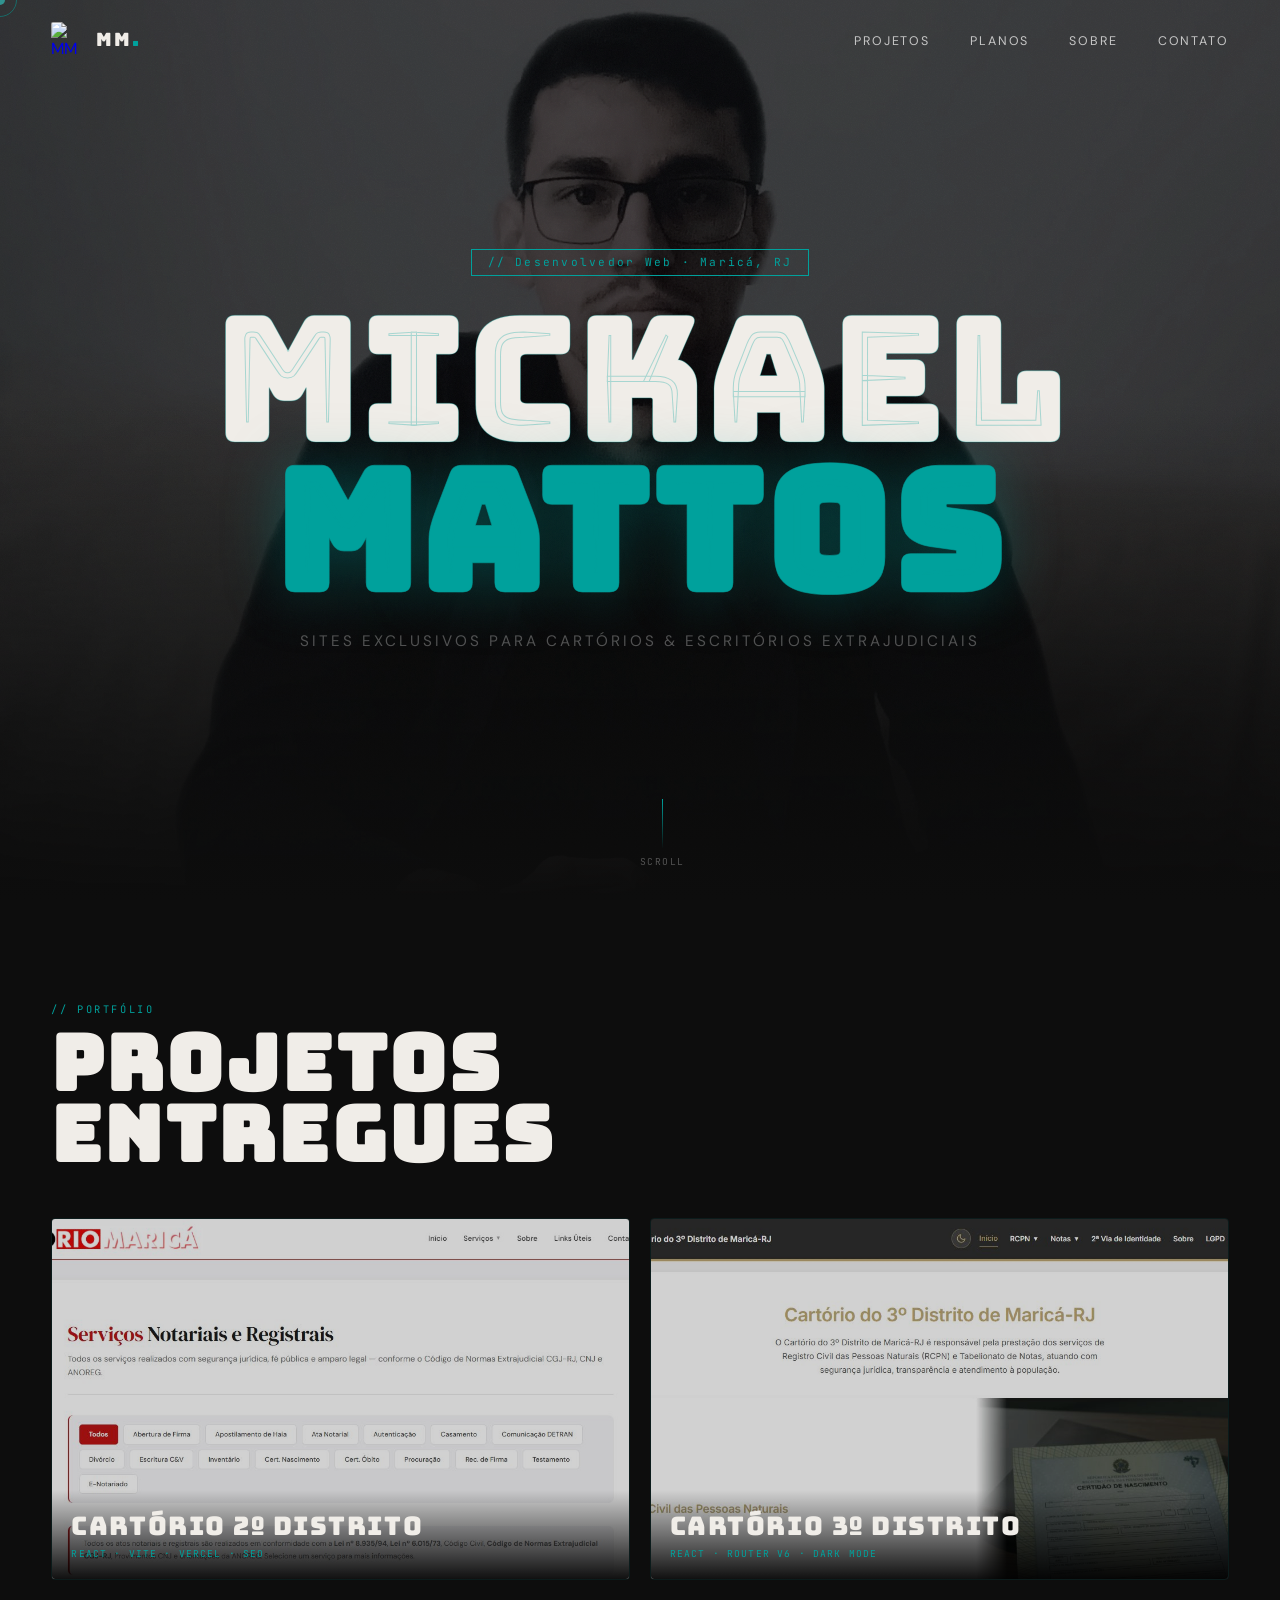
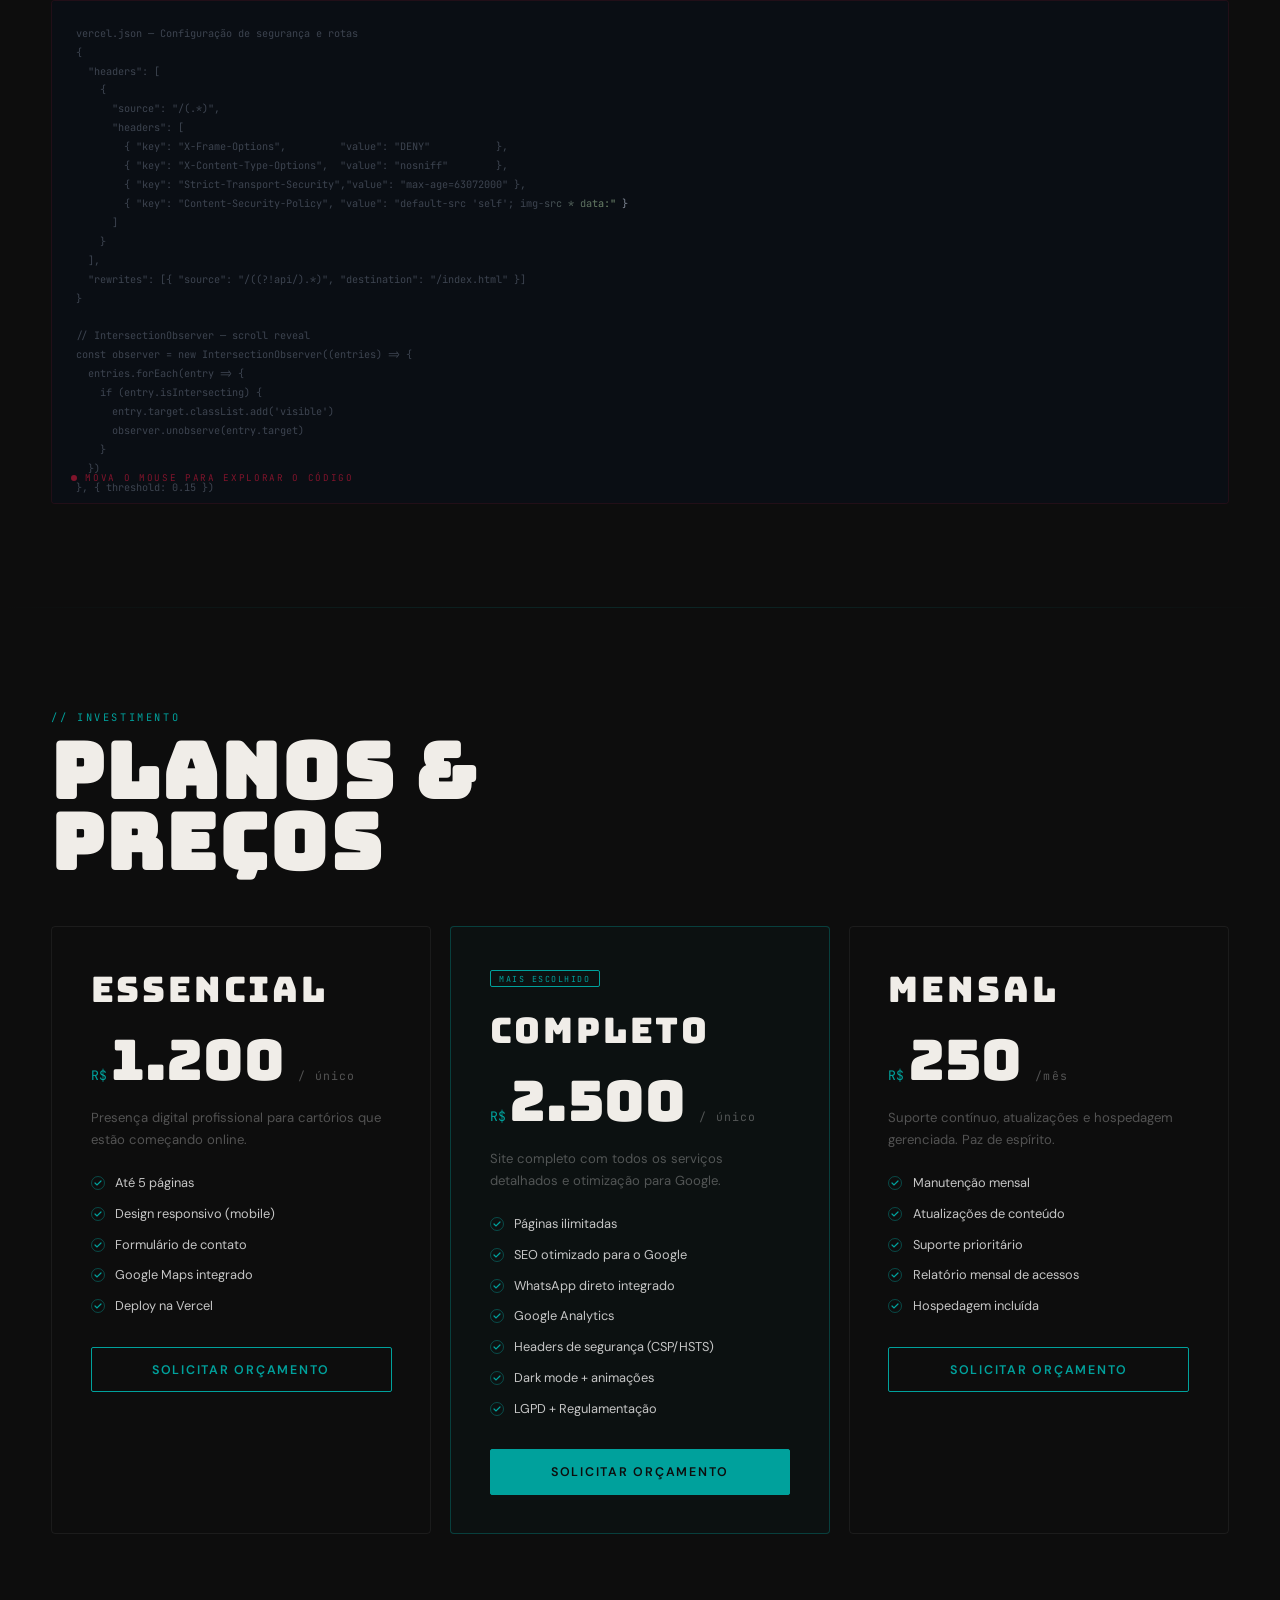
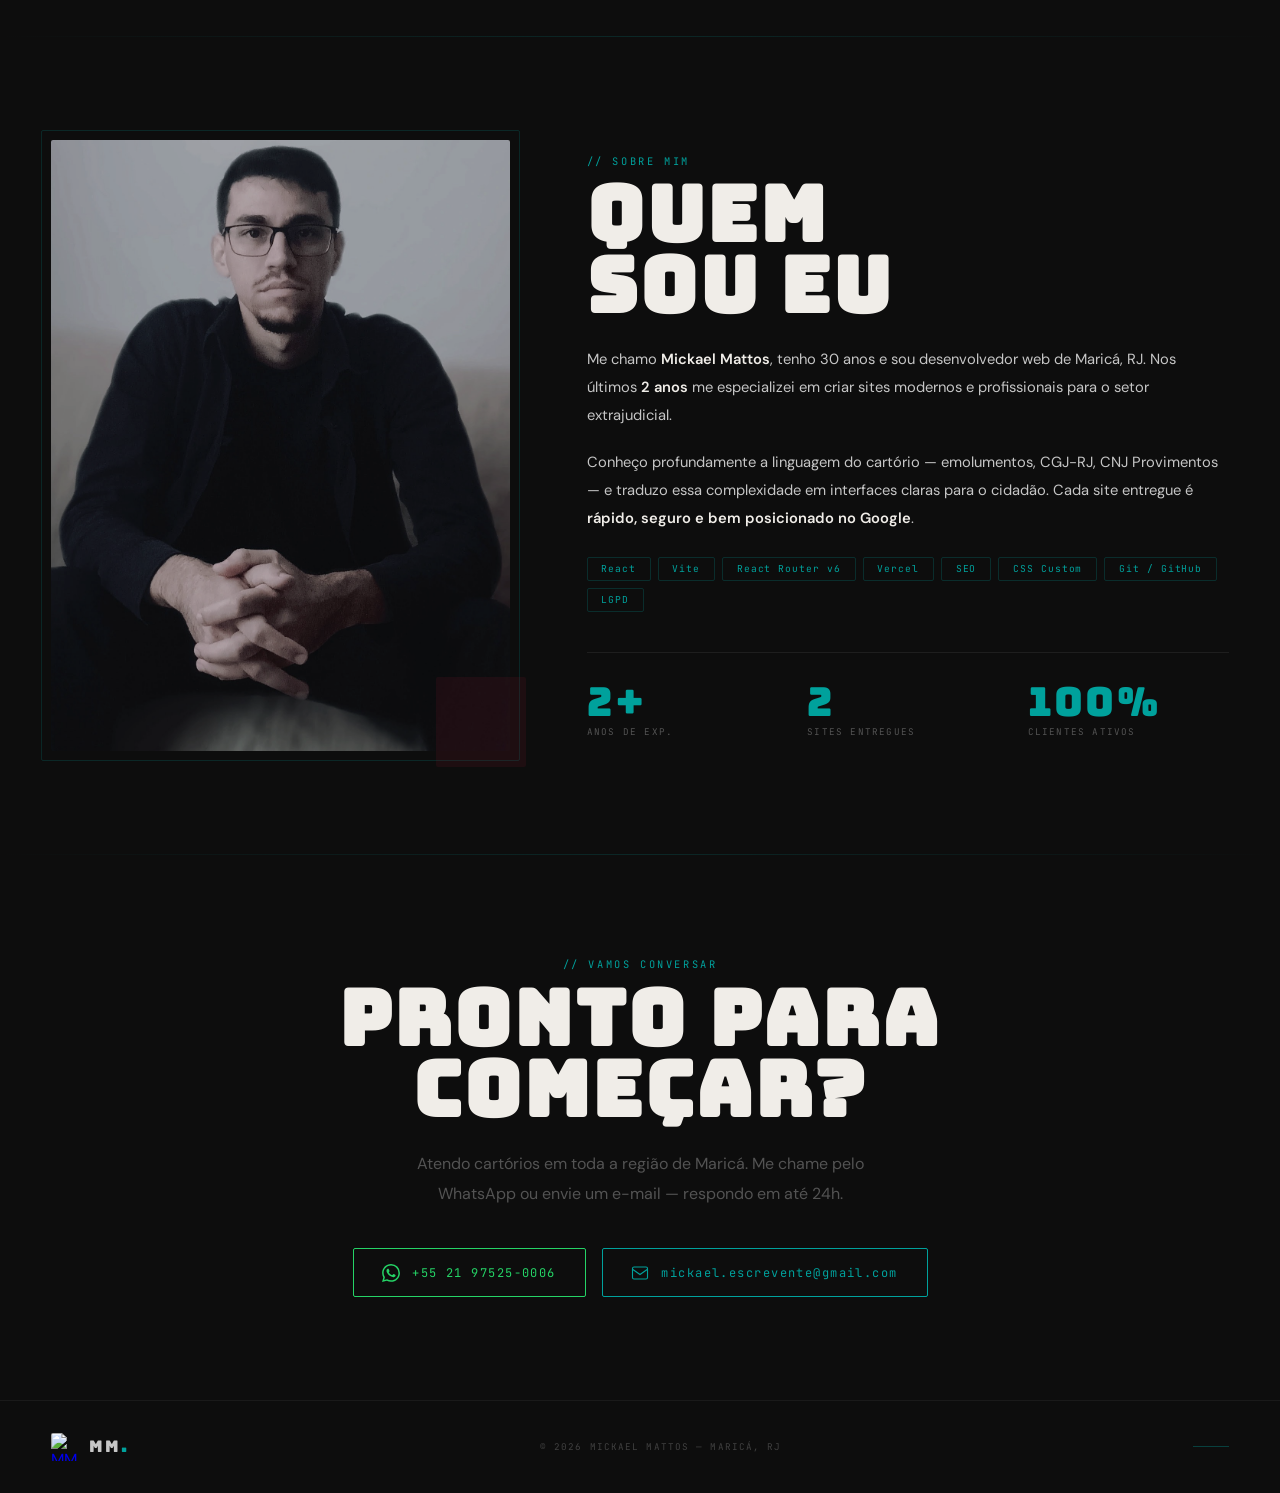
==== commit 8c0ee37e: "nova vercao" ====
--- a/index.html
+++ b/index.html
@@ -3,26 +3,33 @@
 <head>
 <meta charset="UTF-8">
 <meta name="viewport" content="width=device-width, initial-scale=1.0">
-<title>Mickael Mattos — Desenvolvedor Web</title>
+<title>Mickael Mattos — Desenvolvedor Web para Cartórios</title>
+<meta name="description" content="Desenvolvedor web especializado em sites para cartórios e escritórios extrajudiciais. Maricá, RJ.">
+<link rel="icon" type="image/svg+xml" href="[data-uri]">
 <link rel="preconnect" href="https://fonts.googleapis.com">
-<link href="https://fonts.googleapis.com/css2?family=Bebas+Neue&family=DM+Sans:ital,opsz,wght@0,9..40,300;0,9..40,400;0,9..40,600;1,9..40,300&family=JetBrains+Mono:wght@300;400&display=swap" rel="stylesheet">
+<link href="https://fonts.googleapis.com/css2?family=Bungee+Inline&family=Bungee&family=DM+Sans:opsz,wght@9..40,300;9..40,400;9..40,600&family=JetBrains+Mono:wght@300;400&display=swap" rel="stylesheet">
+
 <style>
+/* ═══════════════════════════════════════
+   TOKENS & RESET
+═══════════════════════════════════════ */
 :root {
-  --black: #0d0d0d;
-  --teal: #00A19C;
+  --black:    #0d0d0d;
+  --teal:     #00A19C;
   --burgundy: #80142B;
-  --silver: #C6C6C6;
-  --white: #f0ede8;
-  --dim: rgba(198,198,198,0.4);
-  --font-display: 'Bebas Neue', sans-serif;
-  --font-body: 'DM Sans', sans-serif;
-  --font-mono: 'JetBrains Mono', monospace;
-}
-
-*, *::before, *::after { box-sizing: border-box; margin: 0; padding: 0; }
-
-html { scroll-behavior: smooth; }
-
+  --silver:   #C6C6C6;
+  --white:    #f0ede8;
+  --dim:      rgba(198,198,198,0.38);
+  --font-hero:'Bungee Inline', sans-serif;
+  --font-disp:'Bungee', sans-serif;
+  --font-body:'DM Sans', sans-serif;
+  --font-mono:'JetBrains Mono', monospace;
+  --max-w: 1300px;
+  --gap: clamp(1rem, 4vw, 4rem);
+}
+
+*, *::before, *::after { box-sizing:border-box; margin:0; padding:0; }
+html { scroll-behavior:smooth; }
 body {
   background: var(--black);
   color: var(--silver);
@@ -30,60 +37,82 @@
   overflow-x: hidden;
   cursor: none;
 }
-
-/* ── CURSOR ── */
-#cursor {
+@media (pointer:coarse) {
+  body { cursor: auto; }
+}
+img { max-width:100%; display:block; }
+a { cursor: none; }
+@media (pointer:coarse) { a { cursor: pointer; } }
+
+/* ═══════════════════════════════════════
+   CURSOR (desktop only)
+═══════════════════════════════════════ */
+#cursor, #cursor-ring {
+  display: none;
   position: fixed;
-  width: 12px; height: 12px;
-  background: var(--teal);
-  border-radius: 50%;
   pointer-events: none;
   z-index: 9999;
+  border-radius: 50%;
   transform: translate(-50%,-50%);
-  transition: width .15s, height .15s, background .15s;
-  mix-blend-mode: exclusion;
-}
-#cursor-ring {
-  position: fixed;
-  width: 36px; height: 36px;
-  border: 1px solid var(--teal);
-  border-radius: 50%;
-  pointer-events: none;
-  z-index: 9998;
-  transform: translate(-50%,-50%);
-  transition: transform .08s ease, width .2s, height .2s;
-  opacity: .5;
-}
-body:has(a:hover) #cursor, body:has(button:hover) #cursor {
-  width: 20px; height: 20px;
-  background: var(--burgundy);
-}
-
-/* ── NAV ── */
-nav {
+}
+@media (pointer:fine) {
+  #cursor {
+    display: block;
+    width: 10px; height: 10px;
+    background: var(--teal);
+    transition: width .15s, height .15s, background .2s;
+    mix-blend-mode: exclusion;
+  }
+  #cursor-ring {
+    display: block;
+    width: 34px; height: 34px;
+    border: 1px solid rgba(0,161,156,.5);
+    transition: width .2s, height .2s;
+  }
+  body:has(a:hover) #cursor,
+  body:has(button:hover) #cursor { width:18px; height:18px; background:var(--burgundy); }
+}
+
+/* ═══════════════════════════════════════
+   NAV
+═══════════════════════════════════════ */
+#nav {
   position: fixed;
   top: 0; left: 0; right: 0;
-  z-index: 100;
+  z-index: 200;
   display: flex;
   align-items: center;
   justify-content: space-between;
-  padding: 1.4rem 4rem;
+  padding: 1.4rem clamp(1.2rem,4vw,4rem);
   transition: background .4s, padding .4s;
 }
-nav.scrolled {
-  background: rgba(13,13,13,.92);
-  backdrop-filter: blur(12px);
-  padding: 1rem 4rem;
-  border-bottom: 1px solid rgba(0,161,156,.15);
+#nav.scrolled {
+  background: rgba(13,13,13,.93);
+  backdrop-filter: blur(14px);
+  -webkit-backdrop-filter: blur(14px);
+  padding: .9rem clamp(1.2rem,4vw,4rem);
+  border-bottom: 1px solid rgba(0,161,156,.12);
 }
 .nav-logo {
-  font-family: var(--font-display);
-  font-size: 1.5rem;
-  letter-spacing: .12em;
+  display: flex;
+  align-items: center;
+  gap: .7rem;
+  text-decoration: none;
+}
+.nav-logo-img {
+  width: 34px; height: 34px;
+  border-radius: 2px;
+  flex-shrink: 0;
+}
+.nav-logo-text {
+  font-family: var(--font-disp);
+  font-size: 1.15rem;
+  letter-spacing: .1em;
   color: var(--white);
-  text-decoration: none;
-}
-.nav-logo span { color: var(--teal); }
+}
+.nav-logo-text span { color: var(--teal); }
+
+/* Desktop links */
 .nav-links {
   display: flex;
   gap: 2.5rem;
@@ -92,28 +121,80 @@
 .nav-links a {
   color: var(--silver);
   text-decoration: none;
-  font-size: .85rem;
-  letter-spacing: .12em;
+  font-size: .78rem;
+  letter-spacing: .15em;
   text-transform: uppercase;
   position: relative;
   padding-bottom: 4px;
   transition: color .3s;
 }
 .nav-links a::after {
-  content: '';
+  content:'';
   position: absolute;
-  bottom: 0; left: 0;
-  width: 0; height: 1px;
+  bottom:0; left:0;
+  width:0; height:1px;
   background: var(--teal);
   transition: width .3s;
 }
 .nav-links a:hover { color: var(--teal); }
-.nav-links a:hover::after { width: 100%; }
-
-/* ── HERO ── */
+.nav-links a:hover::after { width:100%; }
+
+/* Hamburger */
+.nav-burger {
+  display: none;
+  flex-direction: column;
+  gap: 5px;
+  background: none;
+  border: none;
+  padding: .4rem;
+  cursor: pointer;
+}
+.nav-burger span {
+  display: block;
+  width: 24px; height: 1.5px;
+  background: var(--silver);
+  transition: transform .3s, opacity .3s;
+}
+.nav-burger.open span:nth-child(1) { transform: rotate(45deg) translate(4.5px, 4.5px); }
+.nav-burger.open span:nth-child(2) { opacity:0; }
+.nav-burger.open span:nth-child(3) { transform: rotate(-45deg) translate(4.5px,-4.5px); }
+
+/* Mobile menu */
+.nav-mobile {
+  display: none;
+  position: fixed;
+  inset: 0;
+  background: rgba(13,13,13,.97);
+  backdrop-filter: blur(20px);
+  z-index: 190;
+  flex-direction: column;
+  align-items: center;
+  justify-content: center;
+  gap: 2.5rem;
+}
+.nav-mobile.open { display: flex; }
+.nav-mobile a {
+  color: var(--white);
+  text-decoration: none;
+  font-family: var(--font-disp);
+  font-size: 2.5rem;
+  letter-spacing: .1em;
+  transition: color .2s;
+}
+.nav-mobile a:hover { color: var(--teal); }
+
+@media (max-width: 768px) {
+  .nav-links { display: none; }
+  .nav-burger { display: flex; }
+}
+
+/* ═══════════════════════════════════════
+   HERO
+═══════════════════════════════════════ */
 #hero {
   position: relative;
-  height: 100vh;
+  height: 100svh;
+  min-height: 560px;
   display: flex;
   align-items: center;
   justify-content: center;
@@ -127,580 +208,480 @@
   background-position: center top;
   transform-origin: center top;
   will-change: transform, opacity;
-  filter: brightness(.35) saturate(.7);
+  filter: brightness(.3) saturate(.6);
 }
 .hero-noise {
-  position: absolute;
-  inset: 0;
+  position: absolute; inset: 0;
   background-image: url("data:image/svg+xml,%3Csvg viewBox='0 0 256 256' xmlns='http://www.w3.org/2000/svg'%3E%3Cfilter id='n'%3E%3CfeTurbulence type='fractalNoise' baseFrequency='0.9' numOctaves='4' stitchTiles='stitch'/%3E%3C/filter%3E%3Crect width='100%25' height='100%25' filter='url(%23n)' opacity='0.04'/%3E%3C/svg%3E");
-  background-size: 200px;
-  pointer-events: none;
-  z-index: 1;
+  background-size:200px; pointer-events:none; z-index:1;
 }
 .hero-gradient {
-  position: absolute;
-  bottom: 0; left: 0; right: 0;
-  height: 60%;
+  position: absolute; bottom:0; left:0; right:0;
+  height: 55%;
   background: linear-gradient(to top, var(--black), transparent);
   z-index: 2;
 }
 .hero-content {
-  position: relative;
-  z-index: 3;
-  text-align: center;
+  position: relative; z-index:3; text-align:center;
+  padding: 0 1.5rem;
 }
 .hero-tag {
   display: inline-block;
   border: 1px solid var(--teal);
   color: var(--teal);
   font-family: var(--font-mono);
-  font-size: .7rem;
+  font-size: clamp(.58rem, 1.5vw, .7rem);
   letter-spacing: .2em;
-  padding: .4rem 1.2rem;
-  margin-bottom: 2rem;
+  padding: .35rem 1rem;
+  margin-bottom: clamp(1rem, 3vw, 2rem);
   animation: fadeUp .8s .2s both;
 }
+/* ── NOME ÚNICO com Bungee Inline ── */
 .hero-name {
-  font-family: var(--font-display);
-  font-size: clamp(5rem, 14vw, 13rem);
-  line-height: .88;
+  font-family: var(--font-hero);
+  font-size: clamp(3.2rem, 13vw, 11.5rem);
+  line-height: .9;
+  letter-spacing: .03em;
+  animation: fadeUp .8s .4s both;
+  position: relative;
+}
+.hero-name .line1 {
+  display: block;
   color: var(--white);
-  letter-spacing: .04em;
-  animation: fadeUp .8s .4s both;
-}
-.hero-name span { color: var(--teal); }
+  -webkit-text-stroke: 1px rgba(0,161,156,.3);
+}
+.hero-name .line2 {
+  display: block;
+  color: var(--teal);
+  text-shadow: 0 0 60px rgba(0,161,156,.35);
+  -webkit-text-stroke: 1px rgba(0,161,156,.6);
+}
 .hero-sub {
-  font-size: 1rem;
-  letter-spacing: .22em;
+  font-size: clamp(.75rem, 2vw, .95rem);
+  letter-spacing: .2em;
   text-transform: uppercase;
   color: var(--dim);
   margin-top: 1.5rem;
   animation: fadeUp .8s .6s both;
 }
 .hero-scroll {
-  position: absolute;
-  bottom: 2.5rem;
-  left: 50%;
+  position: absolute; bottom:2rem; left:50%;
   transform: translateX(-50%);
-  z-index: 3;
-  display: flex;
-  flex-direction: column;
-  align-items: center;
-  gap: .5rem;
+  z-index:3;
+  display:flex; flex-direction:column; align-items:center; gap:.4rem;
   color: var(--dim);
   font-family: var(--font-mono);
-  font-size: .65rem;
-  letter-spacing: .15em;
+  font-size: .6rem; letter-spacing:.15em;
   animation: fadeUp .8s 1s both;
 }
 .scroll-line {
-  width: 1px;
-  height: 60px;
+  width:1px; height:50px;
   background: linear-gradient(to bottom, var(--teal), transparent);
   animation: scrollPulse 2s infinite;
 }
-
 @keyframes fadeUp {
-  from { opacity:0; transform: translateY(30px); }
-  to { opacity:1; transform: translateY(0); }
+  from { opacity:0; transform:translateY(28px); }
+  to   { opacity:1; transform:translateY(0); }
 }
 @keyframes scrollPulse {
-  0%,100% { transform: scaleY(1); opacity:.5; }
-  50% { transform: scaleY(.6); opacity:1; }
-}
-
-/* ── SECTION BASE ── */
-section {
-  padding: 8rem 4rem;
-  max-width: 1300px;
+  0%,100% { transform:scaleY(1); opacity:.5; }
+  50%     { transform:scaleY(.6); opacity:1; }
+}
+@media (max-width:480px) {
+  .hero-scroll { display:none; }
+}
+
+/* ═══════════════════════════════════════
+   CONTAINER HELPER
+═══════════════════════════════════════ */
+.container {
+  width: 100%;
+  max-width: var(--max-w);
   margin: 0 auto;
-}
+  padding: 0 clamp(1.2rem, 4vw, 4rem);
+}
+.section-wrap {
+  padding: clamp(4rem,8vw,8rem) 0;
+}
+
+/* ═══════════════════════════════════════
+   SECTION LABELS
+═══════════════════════════════════════ */
 .section-label {
   font-family: var(--font-mono);
   font-size: .65rem;
   letter-spacing: .25em;
   color: var(--teal);
   text-transform: uppercase;
-  margin-bottom: 1rem;
-  opacity: 0;
-  transform: translateY(20px);
+  margin-bottom: .8rem;
+  opacity:0; transform:translateY(18px);
   transition: opacity .6s, transform .6s;
 }
-.section-label.visible { opacity:1; transform: translateY(0); }
+.section-label.vis { opacity:1; transform:translateY(0); }
 .section-title {
-  font-family: var(--font-display);
-  font-size: clamp(3rem, 7vw, 6rem);
-  line-height: .9;
+  font-family: var(--font-disp);
+  font-size: clamp(2.4rem,6vw,5.5rem);
+  line-height: .92;
   color: var(--white);
   letter-spacing: .04em;
-  opacity: 0;
-  transform: translateY(30px);
+  opacity:0; transform:translateY(28px);
   transition: opacity .7s .1s, transform .7s .1s;
 }
-.section-title.visible { opacity:1; transform: translateY(0); }
-
-/* ── PROJETOS ── */
-#projetos {
-  padding-top: 2rem;
-}
+.section-title.vis { opacity:1; transform:translateY(0); }
+
+/* ═══════════════════════════════════════
+   PROJETOS
+═══════════════════════════════════════ */
 .projects-grid {
   display: grid;
   grid-template-columns: repeat(2, 1fr);
-  gap: 1.5rem;
-  margin-top: 4rem;
-}
+  gap: 1.2rem;
+  margin-top: 3rem;
+}
+@media (max-width:768px) {
+  .projects-grid { grid-template-columns: 1fr; }
+}
+
+/* Card clicável */
 .project-card {
   position: relative;
   aspect-ratio: 16/10;
   border-radius: 4px;
   overflow: hidden;
-  cursor: none;
   border: 1px solid rgba(0,161,156,.1);
-  opacity: 0;
-  transform: translateY(40px);
+  opacity:0; transform:translateY(36px);
   transition: opacity .7s, transform .7s, border-color .3s;
-}
-.project-card.visible {
-  opacity: 1; transform: translateY(0);
-}
-.project-card:hover { border-color: rgba(0,161,156,.4); }
-.project-card:nth-child(2) { transition-delay: .15s; }
-.project-card:nth-child(3) { transition-delay: .25s; grid-column: 1 / -1; aspect-ratio: 21/9; }
-
+  text-decoration: none;
+  display: block;
+}
+.project-card.vis { opacity:1; transform:translateY(0); }
+.project-card:nth-child(2) { transition-delay: .12s; }
+.project-card:hover { border-color: rgba(0,161,156,.45); }
 .card-preview {
-  position: absolute;
-  inset: 0;
+  position: absolute; inset:0;
   background-size: cover;
   background-position: top center;
   transition: opacity .5s, filter .5s;
-  filter: brightness(.8) saturate(.9);
-}
-.project-card:hover .card-preview {
-  opacity: 0;
-  filter: brightness(.4);
+  filter: brightness(.82) saturate(.9);
+}
+@media (pointer:fine) {
+  .project-card:hover .card-preview { opacity:0; filter:brightness(.3); }
 }
 .card-code {
-  position: absolute;
-  inset: 0;
+  position: absolute; inset:0;
   background: #0a0e14;
-  padding: 1.5rem;
+  padding: 1.2rem;
   font-family: var(--font-mono);
-  font-size: .72rem;
+  font-size: clamp(.55rem,.9vw,.72rem);
   line-height: 1.7;
   color: #abb2bf;
   overflow: hidden;
-  opacity: 0;
-  transition: opacity .5s .1s;
-}
-.project-card:hover .card-code { opacity: 1; }
-.code-line { white-space: pre; display: block; }
-.c-k { color: #c678dd; }
-.c-f { color: #61afef; }
-.c-s { color: #98c379; }
-.c-n { color: #e06c75; }
-.c-c { color: #5c6370; font-style: italic; }
-.c-p { color: #abb2bf; }
+  opacity:0;
+  transition: opacity .45s .1s;
+}
+@media (pointer:fine) {
+  .project-card:hover .card-code { opacity:1; }
+}
+/* On touch: show code layer on tap (handled via JS) */
+.project-card.tapped .card-preview { opacity:0; filter:brightness(.3); }
+.project-card.tapped .card-code { opacity:1; }
+
+.cl { white-space:pre; display:block; }
+.ck { color:#c678dd; } .cf { color:#61afef; }
+.cs { color:#98c379; } .cn { color:#e06c75; }
+.cc { color:#5c6370; font-style:italic; }
+
 .card-info {
-  position: absolute;
-  bottom: 0; left: 0; right: 0;
-  padding: 1.5rem;
-  background: linear-gradient(to top, rgba(0,0,0,.9), transparent);
-  transform: translateY(0);
-  transition: transform .4s;
-  z-index: 5;
-}
-.project-card:hover .card-info { transform: translateY(4px); opacity: 0; }
+  position: absolute; bottom:0; left:0; right:0;
+  padding: 1.2rem;
+  background: linear-gradient(to top, rgba(0,0,0,.92), transparent);
+  z-index:5;
+  transition: opacity .4s;
+}
+@media (pointer:fine) {
+  .project-card:hover .card-info { opacity:0; }
+}
 .card-title {
-  font-family: var(--font-display);
-  font-size: 1.6rem;
-  letter-spacing: .06em;
-  color: var(--white);
+  font-family: var(--font-disp);
+  font-size: clamp(1.1rem,2.5vw,1.6rem);
+  letter-spacing: .06em; color: var(--white);
 }
 .card-tech {
   font-family: var(--font-mono);
-  font-size: .65rem;
-  letter-spacing: .15em;
-  color: var(--teal);
-  margin-top: .3rem;
-}
-.card-hover-label {
-  position: absolute;
-  top: 1.2rem; right: 1.2rem;
+  font-size: .6rem; letter-spacing:.12em; color: var(--teal);
+  margin-top: .25rem;
+}
+.card-visit {
+  position: absolute; top:1rem; right:1rem;
   font-family: var(--font-mono);
-  font-size: .6rem;
-  letter-spacing: .15em;
+  font-size: .6rem; letter-spacing:.15em;
   color: var(--teal);
   border: 1px solid var(--teal);
   padding: .25rem .7rem;
-  border-radius: 2px;
-  opacity: 0;
-  transition: opacity .4s .2s;
-  z-index: 6;
-  background: rgba(0,161,156,.08);
-}
-.project-card:hover .card-hover-label { opacity: 1; }
-
-/* Spotlight project */
+  border-radius:2px;
+  opacity:0;
+  transition: opacity .35s .15s;
+  z-index:6;
+  background: rgba(0,161,156,.1);
+}
+@media (pointer:fine) {
+  .project-card:hover .card-visit { opacity:1; }
+}
+
+/* Spotlight card */
 .spotlight-card {
   position: relative;
   overflow: hidden;
   border-radius: 4px;
   border: 1px solid rgba(128,20,43,.2);
-  background: #0a0a0a;
+  background: #0a0e14;
   aspect-ratio: 21/9;
-  margin-top: 1.5rem;
+  margin-top: 1.2rem;
   cursor: none;
-  opacity: 0;
-  transform: translateY(40px);
-  transition: opacity .7s .3s, transform .7s .3s, border-color .3s;
-}
-.spotlight-card.visible { opacity:1; transform: translateY(0); }
-.spotlight-card:hover { border-color: rgba(128,20,43,.5); }
-.spotlight-code-bg {
-  position: absolute;
-  inset: 0;
-  padding: 2rem;
-  font-family: var(--font-mono);
-  font-size: .68rem;
-  line-height: 1.8;
-  color: transparent;
-  user-select: none;
-  overflow: hidden;
-  background: #0a0e14;
+  opacity:0; transform:translateY(36px);
+  transition: opacity .7s .22s, transform .7s .22s, border-color .3s;
+}
+@media (max-width:768px) { .spotlight-card { aspect-ratio:4/3; } }
+@media (pointer:coarse) { .spotlight-card { cursor:auto; } }
+.spotlight-card.vis { opacity:1; transform:translateY(0); }
+.spotlight-card:hover { border-color:rgba(128,20,43,.5); }
+.spotlight-code-base {
+  position:absolute; inset:0;
+  padding:1.5rem;
+  font-family:var(--font-mono);
+  font-size:clamp(.52rem,.8vw,.68rem);
+  line-height:1.85;
+  overflow:hidden;
+  color:#3d4450;
+  user-select:none;
+  white-space:pre;
+  background:#0a0e14;
 }
 .spotlight-reveal {
-  position: absolute;
-  inset: 0;
-  padding: 2rem;
-  font-family: var(--font-mono);
-  font-size: .68rem;
-  line-height: 1.8;
-  color: #abb2bf;
-  overflow: hidden;
-  --mx: 50%; --my: 50%;
-  -webkit-mask-image: radial-gradient(circle 120px at var(--mx) var(--my), black 0%, transparent 100%);
-  mask-image: radial-gradient(circle 120px at var(--mx) var(--my), black 0%, transparent 100%);
-  pointer-events: none;
-}
-.spotlight-info {
-  position: absolute;
-  bottom: 1.5rem; left: 1.5rem;
-  z-index: 5;
+  position:absolute; inset:0;
+  padding:1.5rem;
+  font-family:var(--font-mono);
+  font-size:clamp(.52rem,.8vw,.68rem);
+  line-height:1.85;
+  overflow:hidden;
+  color:#abb2bf;
+  white-space:pre;
+  --mx:50%; --my:50%;
+  -webkit-mask-image: radial-gradient(circle 110px at var(--mx) var(--my), black 0%, transparent 100%);
+  mask-image: radial-gradient(circle 110px at var(--mx) var(--my), black 0%, transparent 100%);
+  pointer-events:none;
+}
+@media (pointer:coarse) {
+  .spotlight-reveal {
+    -webkit-mask-image: none;
+    mask-image: none;
+    color:#5c6370;
+  }
 }
 .spotlight-tag {
-  font-family: var(--font-mono);
-  font-size: .6rem;
-  color: var(--burgundy);
-  letter-spacing: .2em;
-  display: flex; align-items: center; gap: .5rem;
-}
-.spotlight-tag::before {
-  content: '';
-  display: inline-block;
-  width: 6px; height: 6px;
-  border-radius: 50%;
-  background: var(--burgundy);
-  animation: pulse 2s infinite;
-}
-@keyframes pulse {
-  0%,100% { opacity:1; transform: scale(1); }
-  50% { opacity:.4; transform: scale(1.3); }
-}
-
-/* ── PLANOS ── */
-#planos {
-  background: linear-gradient(180deg, var(--black) 0%, #0f0d0d 100%);
-  padding-top: 6rem;
-  padding-bottom: 6rem;
-  max-width: 100%;
-}
-#planos > * { max-width: 1300px; margin-left: auto; margin-right: auto; padding: 0 4rem; }
+  position:absolute; bottom:1.2rem; left:1.2rem;
+  font-family:var(--font-mono);
+  font-size:.58rem; letter-spacing:.18em;
+  color:var(--burgundy);
+  display:flex; align-items:center; gap:.5rem;
+}
+.spotlight-dot {
+  width:6px; height:6px; border-radius:50%;
+  background:var(--burgundy);
+  animation: blink 2s infinite;
+}
+@keyframes blink {
+  0%,100% { opacity:1; } 50% { opacity:.3; }
+}
+
+/* ═══════════════════════════════════════
+   DIVIDER
+═══════════════════════════════════════ */
+.divider {
+  width:100%; height:1px;
+  background: linear-gradient(to right, transparent, rgba(0,161,156,.18), transparent);
+}
+
+/* ═══════════════════════════════════════
+   PLANOS
+═══════════════════════════════════════ */
 .plans-grid {
   display: grid;
-  grid-template-columns: repeat(3, 1fr);
-  gap: 1.5rem;
-  margin-top: 4rem;
-  padding: 0 4rem;
+  grid-template-columns: repeat(3,1fr);
+  gap: 1.2rem;
+  margin-top: 3rem;
+}
+@media (max-width:900px) {
+  .plans-grid { grid-template-columns: 1fr; max-width:440px; margin-left:auto; margin-right:auto; }
 }
 .plan-card {
   border: 1px solid rgba(198,198,198,.08);
   border-radius: 4px;
-  padding: 2.5rem;
-  position: relative;
-  overflow: hidden;
+  padding: clamp(1.5rem,3vw,2.5rem);
+  position: relative; overflow:hidden;
   transition: border-color .3s, transform .3s;
-  opacity: 0;
-  transform: translateY(40px);
-}
-.plan-card.visible { opacity:1; transform: translateY(0); }
-.plan-card:nth-child(2) { transition-delay: .1s; }
-.plan-card:nth-child(3) { transition-delay: .2s; }
-.plan-card:hover { border-color: rgba(0,161,156,.3); transform: translateY(-4px); }
+  opacity:0; transform:translateY(36px);
+}
+.plan-card.vis { opacity:1; transform:translateY(0); }
+.plan-card:nth-child(2) { transition-delay:.1s; }
+.plan-card:nth-child(3) { transition-delay:.2s; }
+.plan-card:hover { border-color:rgba(0,161,156,.28); transform:translateY(-4px); }
 .plan-card.featured {
-  border-color: rgba(0,161,156,.35);
+  border-color: rgba(0,161,156,.32);
   background: rgba(0,161,156,.03);
 }
-.plan-card.featured::before {
-  content: 'MAIS ESCOLHIDO';
-  position: absolute;
-  top: 1rem; right: 1rem;
-  font-family: var(--font-mono);
-  font-size: .55rem;
-  letter-spacing: .2em;
-  color: var(--teal);
-  border: 1px solid var(--teal);
-  padding: .2rem .6rem;
-  border-radius: 2px;
+.plan-badge {
+  display:inline-block;
+  font-family:var(--font-mono);
+  font-size:.52rem; letter-spacing:.18em;
+  color:var(--teal);
+  border:1px solid var(--teal);
+  padding:.18rem .55rem; border-radius:2px;
+  margin-bottom:1.2rem;
 }
 .plan-name {
-  font-family: var(--font-display);
-  font-size: 2.2rem;
-  letter-spacing: .08em;
-  color: var(--white);
-}
-.plan-price {
-  margin: 1.5rem 0;
-}
-.plan-price .currency {
-  font-family: var(--font-mono);
-  font-size: .85rem;
-  color: var(--teal);
-  vertical-align: top;
-  margin-top: .4rem;
-  display: inline-block;
-}
-.plan-price .value {
-  font-family: var(--font-display);
-  font-size: 3.5rem;
-  color: var(--white);
-  letter-spacing: .04em;
-}
-.plan-price .period {
-  font-size: .75rem;
-  color: var(--dim);
-  font-family: var(--font-mono);
-  letter-spacing: .1em;
-}
-.plan-desc {
-  font-size: .85rem;
-  color: var(--dim);
-  line-height: 1.6;
-  margin-bottom: 2rem;
-  min-height: 3rem;
-}
-.plan-features {
-  list-style: none;
-  display: flex;
-  flex-direction: column;
-  gap: .85rem;
-  margin-bottom: 2.5rem;
-}
+  font-family:var(--font-disp);
+  font-size:clamp(1.6rem,3vw,2.2rem);
+  letter-spacing:.08em; color:var(--white);
+}
+.plan-price { margin:1.2rem 0; display:flex; align-items:baseline; gap:.3rem; flex-wrap:wrap; }
+.plan-cur { font-family:var(--font-mono); font-size:.82rem; color:var(--teal); }
+.plan-val { font-family:var(--font-disp); font-size:clamp(2.5rem,5vw,3.5rem); color:var(--white); line-height:1; }
+.plan-per { font-size:.72rem; color:var(--dim); font-family:var(--font-mono); letter-spacing:.1em; }
+.plan-desc { font-size:.82rem; color:var(--dim); line-height:1.65; margin-bottom:1.5rem; }
+.plan-features { list-style:none; display:flex; flex-direction:column; gap:.8rem; margin-bottom:2rem; }
 .plan-features li {
-  font-size: .82rem;
-  color: var(--silver);
-  display: flex;
-  align-items: flex-start;
-  gap: .7rem;
-  line-height: 1.4;
-}
-.plan-features li svg { flex-shrink: 0; margin-top: 2px; }
+  font-size:.8rem; color:var(--silver);
+  display:flex; align-items:flex-start; gap:.65rem; line-height:1.4;
+}
+.plan-features li svg { flex-shrink:0; margin-top:2px; }
 .plan-btn {
-  display: block;
-  width: 100%;
-  padding: .9rem;
-  text-align: center;
-  font-family: var(--font-body);
-  font-size: .8rem;
-  letter-spacing: .15em;
-  text-transform: uppercase;
-  font-weight: 600;
-  text-decoration: none;
-  border: 1px solid var(--teal);
-  color: var(--teal);
-  background: transparent;
-  cursor: none;
-  transition: background .3s, color .3s;
-  border-radius: 2px;
-}
-.plan-btn:hover { background: var(--teal); color: var(--black); }
-.plan-card.featured .plan-btn {
-  background: var(--teal);
-  color: var(--black);
-}
-.plan-card.featured .plan-btn:hover { background: transparent; color: var(--teal); }
-
-/* ── SOBRE ── */
-#sobre {
+  display:block; width:100%; padding:.85rem;
+  text-align:center;
+  font-family:var(--font-body); font-size:.78rem;
+  letter-spacing:.14em; text-transform:uppercase; font-weight:600;
+  text-decoration:none;
+  border:1px solid var(--teal); color:var(--teal);
+  background:transparent;
+  transition:background .3s, color .3s; border-radius:2px;
+}
+.plan-btn:hover { background:var(--teal); color:var(--black); }
+.plan-card.featured .plan-btn { background:var(--teal); color:var(--black); }
+.plan-card.featured .plan-btn:hover { background:transparent; color:var(--teal); }
+
+/* ═══════════════════════════════════════
+   SOBRE
+═══════════════════════════════════════ */
+.sobre-grid {
   display: grid;
-  grid-template-columns: 1fr 1fr;
-  gap: 8rem;
+  grid-template-columns: 1fr 1.4fr;
+  gap: clamp(2rem,6vw,7rem);
   align-items: center;
 }
+@media (max-width:900px) {
+  .sobre-grid { grid-template-columns:1fr; }
+}
 .sobre-visual {
-  position: relative;
-}
+  position:relative;
+  opacity:0; transform:translateX(-28px);
+  transition: opacity .7s, transform .7s;
+}
+.sobre-visual.vis { opacity:1; transform:translateX(0); }
 .sobre-photo {
-  width: 100%;
-  aspect-ratio: 3/4;
-  object-fit: cover;
-  object-position: top;
-  filter: saturate(.6) brightness(.85);
-  border-radius: 2px;
-  display: block;
+  width:100%; aspect-ratio:3/4; object-fit:cover; object-position:top;
+  filter:saturate(.65) brightness(.82); border-radius:2px;
+}
+@media (max-width:900px) {
+  .sobre-photo { aspect-ratio:4/5; max-height:480px; }
 }
 .sobre-frame {
-  position: absolute;
-  inset: -12px;
-  border: 1px solid rgba(0,161,156,.2);
-  border-radius: 2px;
-  pointer-events: none;
+  position:absolute; inset:-10px;
+  border:1px solid rgba(0,161,156,.18); border-radius:2px; pointer-events:none;
 }
 .sobre-accent {
-  position: absolute;
-  bottom: -1.5rem;
-  right: -1.5rem;
-  width: 120px;
-  height: 120px;
-  background: var(--burgundy);
-  opacity: .15;
-  border-radius: 2px;
+  position:absolute; bottom:-1rem; right:-1rem;
+  width:90px; height:90px;
+  background:var(--burgundy); opacity:.15; border-radius:2px;
 }
 .sobre-content {
-  opacity: 0;
-  transform: translateX(30px);
-  transition: opacity .7s, transform .7s;
-}
-.sobre-content.visible { opacity:1; transform: translateX(0); }
-.sobre-text {
-  font-size: 1rem;
-  line-height: 1.9;
-  color: var(--silver);
-  margin-bottom: 2rem;
-}
-.sobre-highlight {
-  color: var(--white);
-  font-weight: 600;
+  opacity:0; transform:translateX(28px);
+  transition:opacity .7s .15s, transform .7s .15s;
+}
+.sobre-content.vis { opacity:1; transform:translateX(0); }
+.sobre-text { font-size:.92rem; line-height:1.9; color:var(--silver); margin-bottom:1.2rem; }
+.sobre-hi { color:var(--white); font-weight:600; }
+.stack-list { display:flex; flex-wrap:wrap; gap:.45rem; margin-top:1.5rem; }
+.stack-tag {
+  font-family:var(--font-mono); font-size:.6rem; letter-spacing:.1em;
+  padding:.28rem .85rem;
+  border:1px solid rgba(0,161,156,.22); color:var(--teal); border-radius:2px;
 }
 .sobre-stats {
-  display: grid;
-  grid-template-columns: repeat(3, 1fr);
-  gap: 1.5rem;
-  margin-top: 3rem;
-  padding-top: 2rem;
-  border-top: 1px solid rgba(198,198,198,.1);
-}
-.stat-number {
-  font-family: var(--font-display);
-  font-size: 2.8rem;
-  color: var(--teal);
-  letter-spacing: .06em;
-  line-height: 1;
-}
-.stat-label {
-  font-family: var(--font-mono);
-  font-size: .62rem;
-  letter-spacing: .15em;
-  color: var(--dim);
-  margin-top: .3rem;
-  text-transform: uppercase;
-}
-.stack-list {
-  display: flex;
-  flex-wrap: wrap;
-  gap: .5rem;
-  margin-top: 2rem;
-}
-.stack-tag {
-  font-family: var(--font-mono);
-  font-size: .62rem;
-  letter-spacing: .1em;
-  padding: .3rem .9rem;
-  border: 1px solid rgba(0,161,156,.25);
-  color: var(--teal);
-  border-radius: 2px;
-}
-
-/* ── CONTATO ── */
-#contato {
-  text-align: center;
-  padding: 8rem 4rem;
-  position: relative;
-  max-width: 900px;
-}
+  display:grid; grid-template-columns:repeat(3,1fr); gap:1.2rem;
+  margin-top:2.5rem; padding-top:1.8rem;
+  border-top:1px solid rgba(198,198,198,.09);
+}
+@media (max-width:400px) {
+  .sobre-stats { grid-template-columns:1fr 1fr; }
+}
+.stat-num { font-family:var(--font-disp); font-size:2.5rem; color:var(--teal); letter-spacing:.06em; line-height:1; }
+.stat-lbl { font-family:var(--font-mono); font-size:.58rem; letter-spacing:.13em; color:var(--dim); margin-top:.25rem; text-transform:uppercase; }
+
+/* ═══════════════════════════════════════
+   CONTATO
+═══════════════════════════════════════ */
+.contato-wrap { text-align:center; }
 .contato-sub {
-  font-size: 1.05rem;
-  color: var(--dim);
-  max-width: 520px;
-  margin: 1.5rem auto 3rem;
-  line-height: 1.8;
-}
-.contato-links {
-  display: flex;
-  gap: 1.5rem;
-  justify-content: center;
-  flex-wrap: wrap;
-}
-.contato-btn {
-  display: flex;
-  align-items: center;
-  gap: .8rem;
-  padding: 1rem 2rem;
-  text-decoration: none;
-  font-family: var(--font-mono);
-  font-size: .78rem;
-  letter-spacing: .12em;
-  border-radius: 2px;
-  transition: background .3s, color .3s, border-color .3s;
-  cursor: none;
-}
-.contato-btn.whatsapp {
-  border: 1px solid #25D366;
-  color: #25D366;
-}
-.contato-btn.whatsapp:hover { background: #25D366; color: var(--black); }
-.contato-btn.email {
-  border: 1px solid var(--teal);
-  color: var(--teal);
-}
-.contato-btn.email:hover { background: var(--teal); color: var(--black); }
-
-/* ── FOOTER ── */
+  font-size:clamp(.85rem,2vw,1rem); color:var(--dim);
+  max-width:500px; margin:1.5rem auto 2.5rem;
+  line-height:1.85;
+}
+.contato-links { display:flex; gap:1rem; justify-content:center; flex-wrap:wrap; }
+.cta-btn {
+  display:inline-flex; align-items:center; gap:.75rem;
+  padding:.9rem clamp(1rem,3vw,1.8rem);
+  text-decoration:none;
+  font-family:var(--font-mono); font-size:.75rem; letter-spacing:.12em;
+  border-radius:2px;
+  transition:background .3s, color .3s;
+  white-space:nowrap;
+}
+.cta-btn.wa { border:1px solid #25D366; color:#25D366; }
+.cta-btn.wa:hover { background:#25D366; color:var(--black); }
+.cta-btn.em { border:1px solid var(--teal); color:var(--teal); }
+.cta-btn.em:hover { background:var(--teal); color:var(--black); }
+
+/* ═══════════════════════════════════════
+   FOOTER
+═══════════════════════════════════════ */
 footer {
-  border-top: 1px solid rgba(198,198,198,.07);
-  padding: 2.5rem 4rem;
-  display: flex;
-  justify-content: space-between;
-  align-items: center;
-  max-width: 100%;
-}
-.footer-name {
-  font-family: var(--font-display);
-  font-size: 1.1rem;
-  letter-spacing: .12em;
-  color: var(--silver);
-}
-.footer-name span { color: var(--teal); }
+  border-top:1px solid rgba(198,198,198,.07);
+  padding:2rem clamp(1.2rem,4vw,4rem);
+  display:flex; justify-content:space-between; align-items:center;
+  flex-wrap:wrap; gap:1rem;
+}
+.footer-logo { display:flex; align-items:center; gap:.6rem; text-decoration:none; }
+.footer-logo-img { width:28px; height:28px; border-radius:2px; }
+.footer-name { font-family:var(--font-disp); font-size:1rem; letter-spacing:.12em; color:var(--silver); }
+.footer-name span { color:var(--teal); }
 .footer-copy {
-  font-family: var(--font-mono);
-  font-size: .6rem;
-  letter-spacing: .12em;
-  color: rgba(198,198,198,.3);
-}
-.footer-teal-line {
-  width: 40px;
-  height: 1px;
-  background: var(--teal);
-  opacity: .4;
-}
-
-/* ── DIVIDER ── */
-.divider {
-  width: 100%;
-  height: 1px;
-  background: linear-gradient(to right, transparent, rgba(0,161,156,.2), transparent);
-  max-width: 1300px;
-  margin: 0 auto;
-}
+  font-family:var(--font-mono); font-size:.58rem;
+  letter-spacing:.12em; color:rgba(198,198,198,.28);
+  text-align:center; flex:1;
+}
+.footer-line { width:36px; height:1px; background:var(--teal); opacity:.35; }
+
+/* ═══════════════════════════════════════
+   REVEAL ANIMATION BASE
+═══════════════════════════════════════ */
+.reveal {
+  opacity:0; transform:translateY(28px);
+  transition:opacity .7s, transform .7s;
+}
+.reveal.vis { opacity:1; transform:translateY(0); }
+.reveal-d1 { transition-delay:.1s; }
+.reveal-d2 { transition-delay:.2s; }
+.reveal-d3 { transition-delay:.3s; }
 </style>
 </head>
 <body>
@@ -708,25 +689,42 @@
 <div id="cursor"></div>
 <div id="cursor-ring"></div>
 
-<!-- NAV -->
+<!-- ── NAV ── -->
 <nav id="nav">
-  <a class="nav-logo" href="#hero">MM<span>.</span></a>
+  <a class="nav-logo" href="#hero">
+    <img class="nav-logo-img" src="[data-uri]" alt="MM Logo">
+    <span class="nav-logo-text">MM<span>.</span></span>
+  </a>
   <ul class="nav-links">
     <li><a href="#projetos">Projetos</a></li>
     <li><a href="#planos">Planos</a></li>
     <li><a href="#sobre">Sobre</a></li>
     <li><a href="#contato">Contato</a></li>
   </ul>
+  <button class="nav-burger" id="burger" aria-label="Menu">
+    <span></span><span></span><span></span>
+  </button>
 </nav>
 
-<!-- HERO -->
+<!-- Mobile Menu -->
+<div class="nav-mobile" id="mobileMenu">
+  <a href="#projetos" class="mob-link">Projetos</a>
+  <a href="#planos" class="mob-link">Planos</a>
+  <a href="#sobre" class="mob-link">Sobre</a>
+  <a href="#contato" class="mob-link">Contato</a>
+</div>
+
+<!-- ── HERO ── -->
 <section id="hero">
   <div class="hero-bg" id="heroBg"></div>
   <div class="hero-noise"></div>
   <div class="hero-gradient"></div>
   <div class="hero-content">
     <div class="hero-tag">// Desenvolvedor Web · Maricá, RJ</div>
-    <h1 class="hero-name">MICKAEL<br><span>MATTOS</span></h1>
+    <h1 class="hero-name">
+      <span class="line1">MICKAEL</span>
+      <span class="line2">MATTOS</span>
+    </h1>
     <p class="hero-sub">Sites exclusivos para cartórios &amp; escritórios extrajudiciais</p>
   </div>
   <div class="hero-scroll">
@@ -735,97 +733,57 @@
   </div>
 </section>
 
-<!-- PROJETOS -->
-<section id="projetos" style="max-width:1300px;margin:0 auto;padding:8rem 4rem;">
-  <div class="section-label reveal">// Portfólio</div>
-  <h2 class="section-title reveal">PROJETOS<br>ENTREGUES</h2>
-
-  <div class="projects-grid">
-    <!-- Card 1 -->
-    <div class="project-card reveal" style="background-image:url('[data-uri]')">
-      <div class="card-preview" style="background-image:url('[data-uri]')"></div>
-      <div class="card-code">
-        <span class="code-line"><span class="c-c">// CartórioMaricá — 2º Distrito</span></span>
-        <span class="code-line"><span class="c-k">import</span> <span class="c-p">React</span> <span class="c-k">from</span> <span class="c-s">'react'</span></span>
-        <span class="code-line"><span class="c-k">import</span> <span class="c-p">{ Helmet }</span> <span class="c-k">from</span> <span class="c-s">'react-helmet-async'</span></span>
-        <span class="code-line"></span>
-        <span class="code-line"><span class="c-k">const</span> <span class="c-f">Servicos</span> <span class="c-p">= () =&gt; {</span></span>
-        <span class="code-line">  <span class="c-k">const</span> <span class="c-n">servicosList</span> <span class="c-p">= [</span></span>
-        <span class="code-line">    <span class="c-s">'Reconhecimento de Firma'</span><span class="c-p">,</span></span>
-        <span class="code-line">    <span class="c-s">'Autenticação de Cópias'</span><span class="c-p">,</span></span>
-        <span class="code-line">    <span class="c-s">'Escritura Pública'</span><span class="c-p">,</span></span>
-        <span class="code-line">    <span class="c-s">'Apostila de Haia'</span></span>
-        <span class="code-line">  <span class="c-p">]</span></span>
-        <span class="code-line">  <span class="c-k">return</span> <span class="c-p">(</span></span>
-        <span class="code-line">    <span class="c-p">&lt;</span><span class="c-n">main</span> <span class="c-f">className</span><span class="c-p">=</span><span class="c-s">"servicos-page"</span><span class="c-p">&gt;</span></span>
-        <span class="code-line">      <span class="c-p">&lt;</span><span class="c-n">ServiceFilter</span> <span class="c-f">items</span><span class="c-p">=</span><span class="c-p">{servicosList}</span> <span class="c-p">/&gt;</span></span>
-        <span class="code-line">    <span class="c-p">&lt;/</span><span class="c-n">main</span><span class="c-p">&gt;</span></span>
-        <span class="code-line">  <span class="c-p">)</span></span>
-        <span class="code-line"><span class="c-p">}</span></span>
-      </div>
-      <div class="card-info">
-        <div class="card-title">CARTÓRIO 2º DISTRITO</div>
-        <div class="card-tech">REACT · VITE · VERCEL</div>
-      </div>
-      <div class="card-hover-label">VER CÓDIGO</div>
+<!-- ── PROJETOS ── -->
+<section id="projetos" class="section-wrap">
+  <div class="container">
+    <div class="section-label reveal">// Portfólio</div>
+    <h2 class="section-title reveal">PROJETOS<br>ENTREGUES</h2>
+
+    <div class="projects-grid">
+
+      <!-- Card 1 — Cartório 2º Distrito -->
+      <a class="project-card reveal" href="https://cartorio-2-distrito.vercel.app/" target="_blank" rel="noopener">
+        <div class="card-preview" style="background-image:url('[data-uri]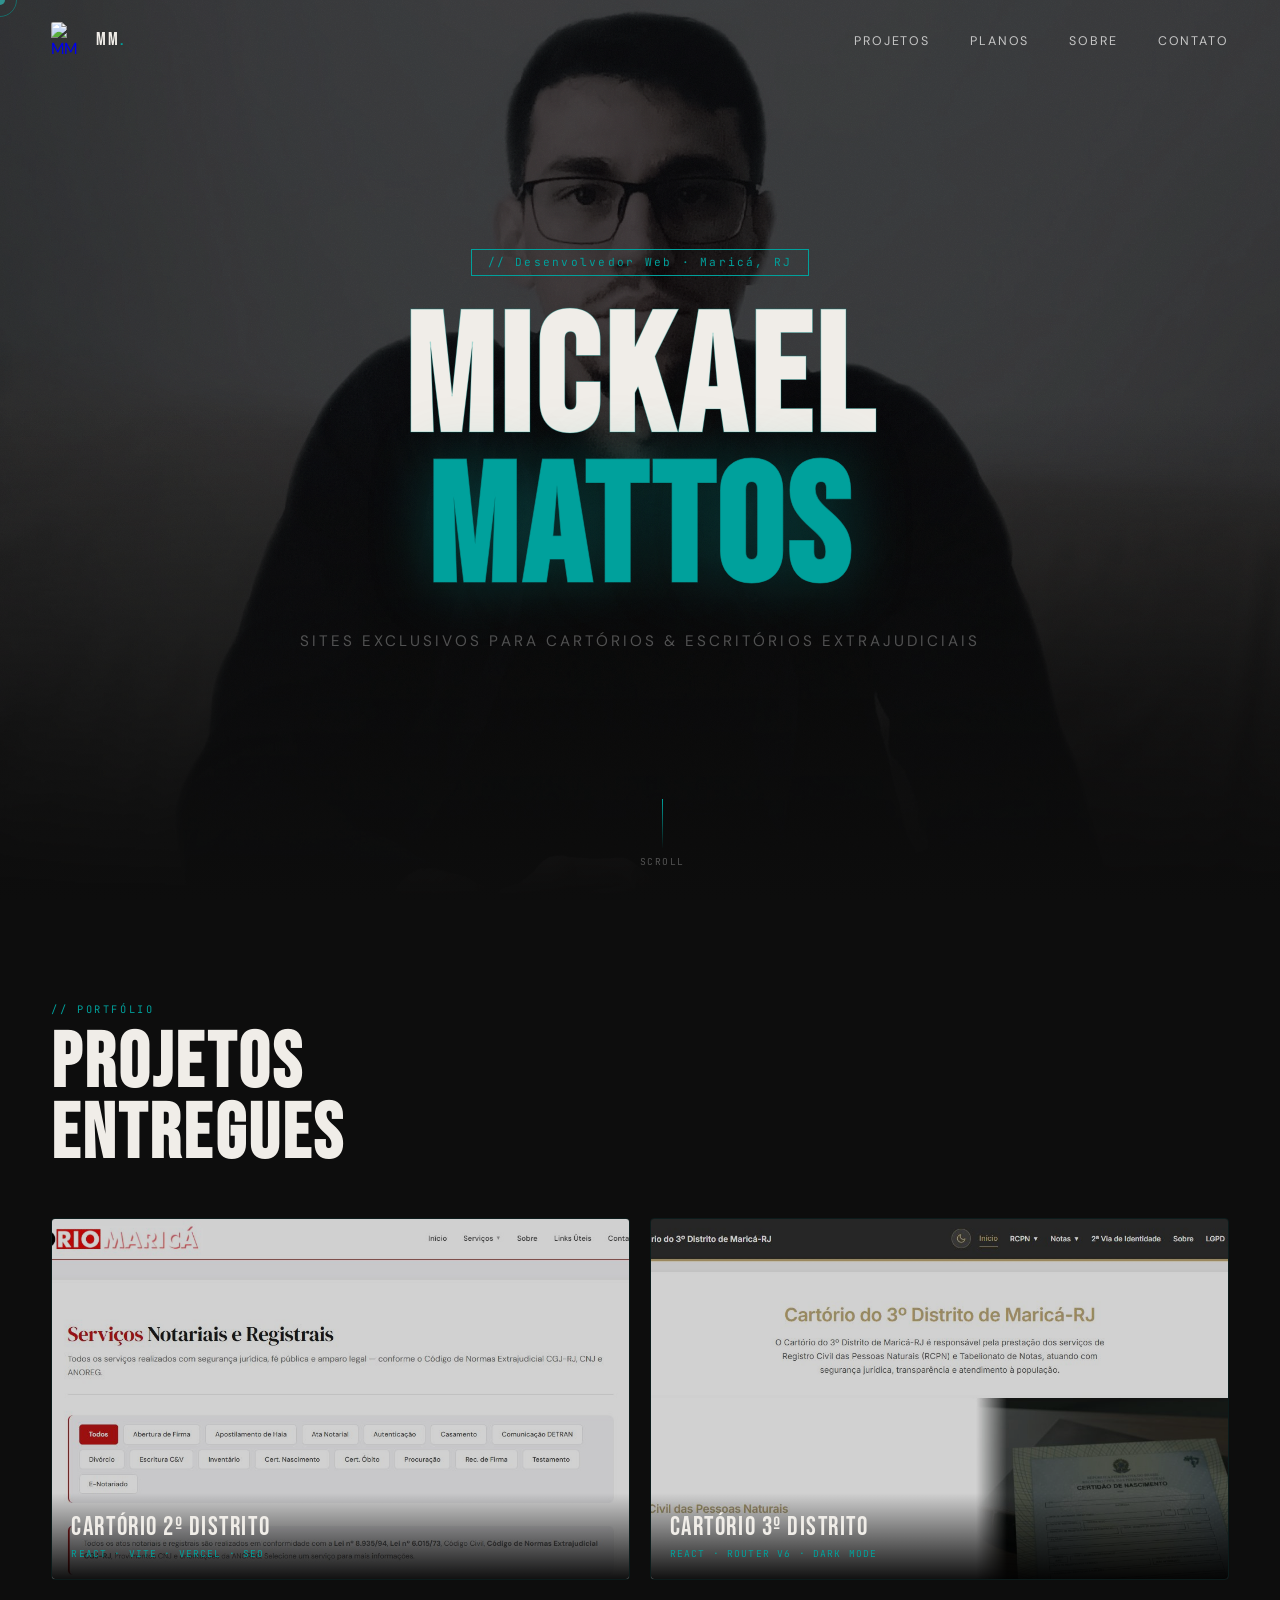
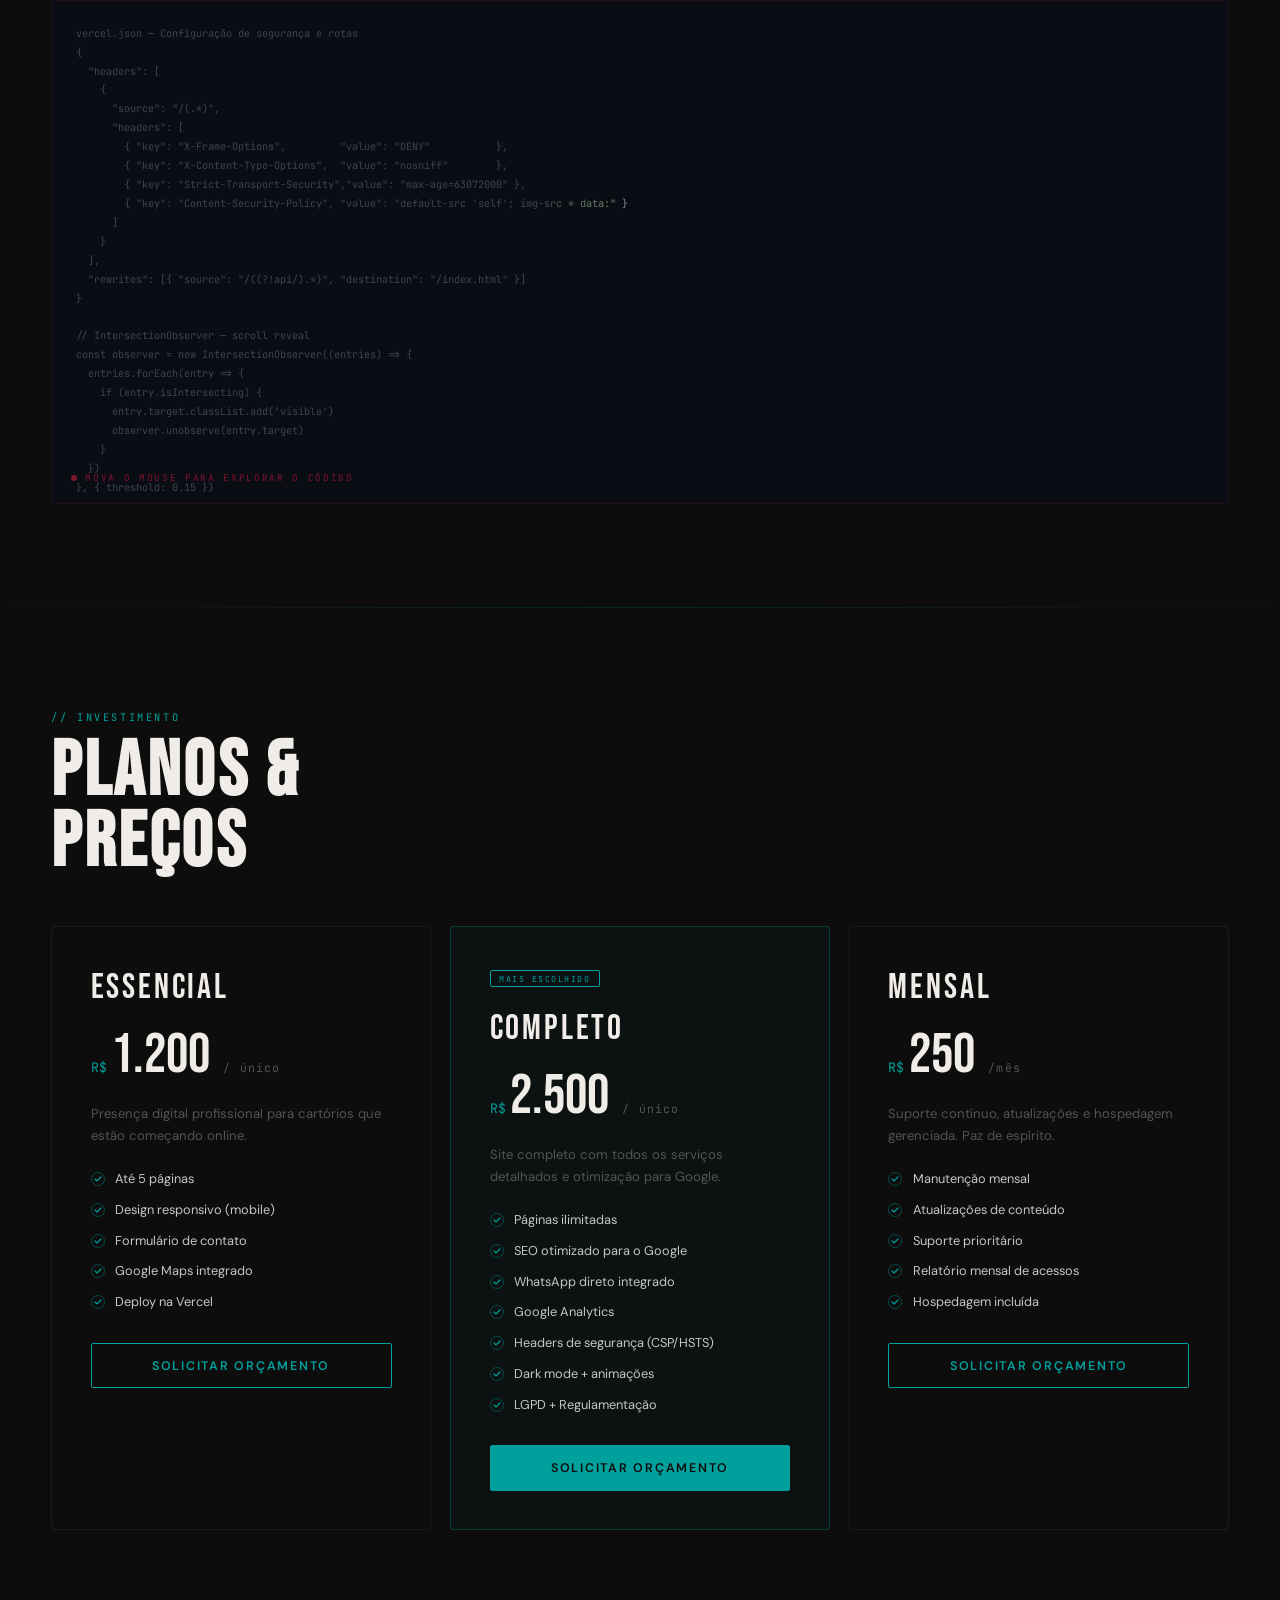
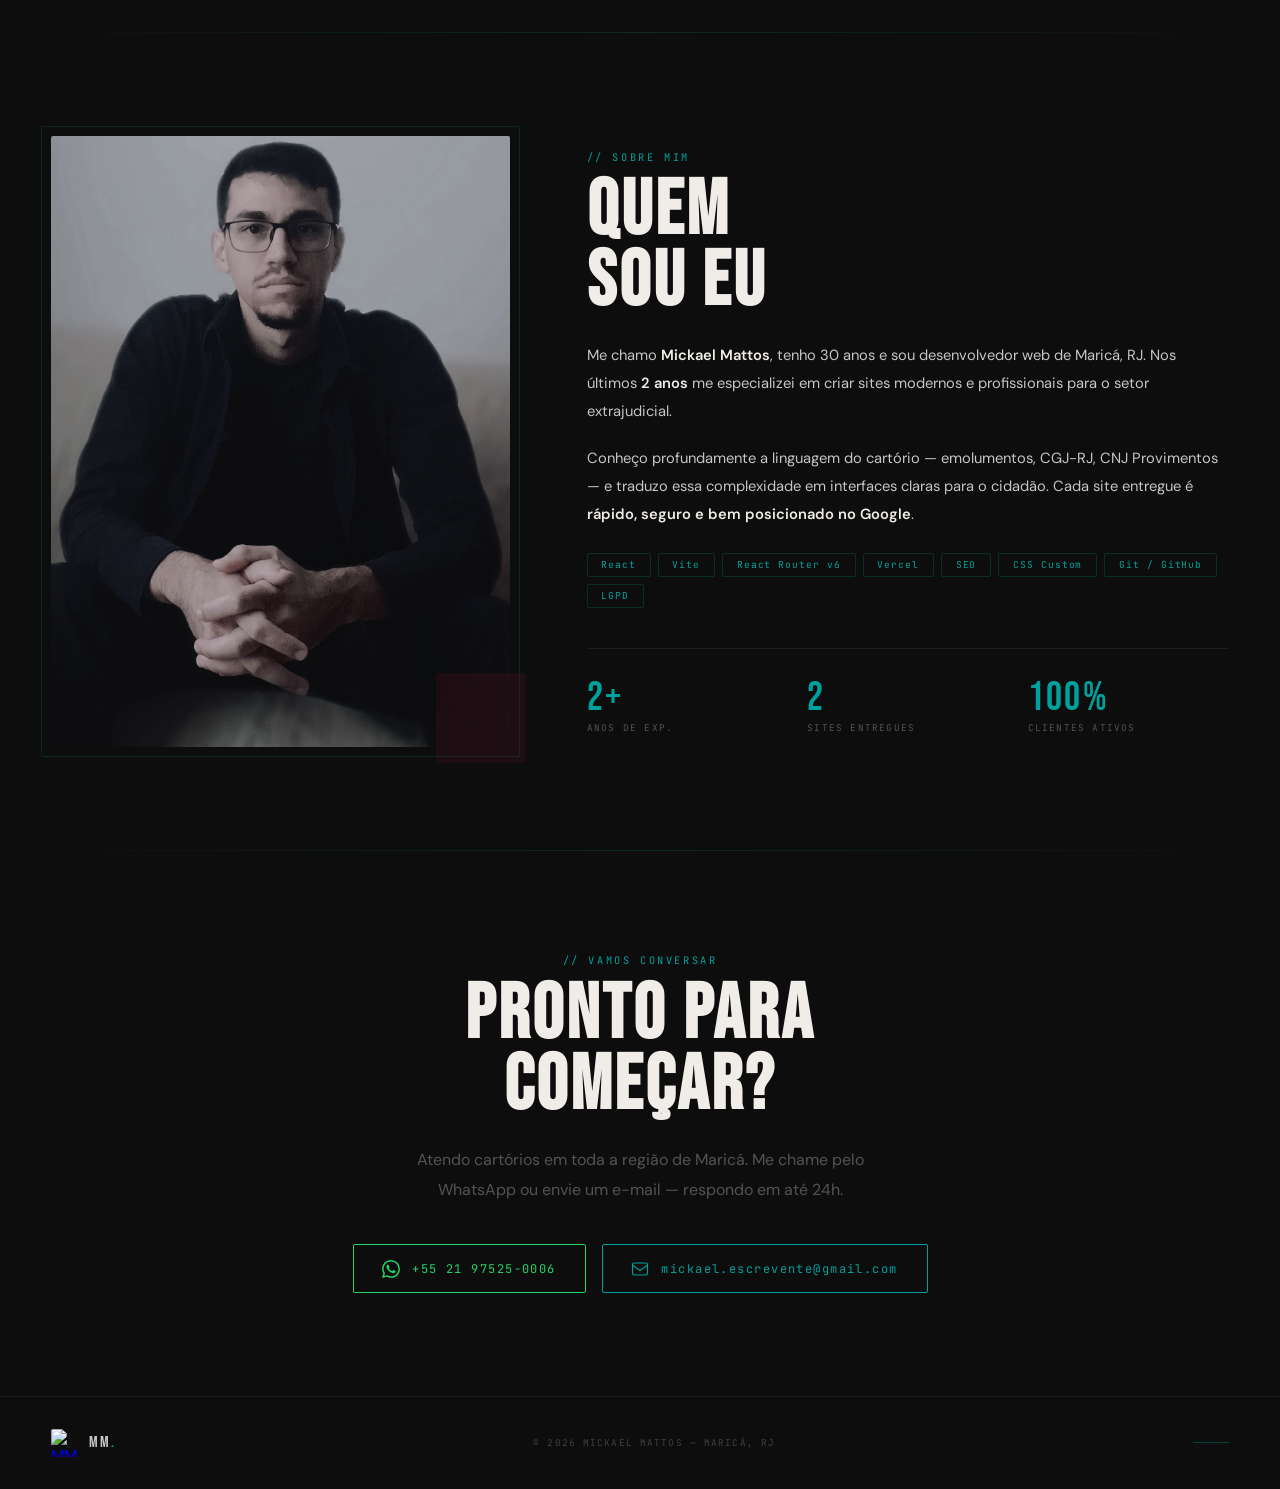
==== commit a4a8b9d6: "vercao 3" ====
--- a/index.html
+++ b/index.html
@@ -7,7 +7,7 @@
 <meta name="description" content="Desenvolvedor web especializado em sites para cartórios e escritórios extrajudiciais. Maricá, RJ.">
 <link rel="icon" type="image/svg+xml" href="[data-uri]">
 <link rel="preconnect" href="https://fonts.googleapis.com">
-<link href="https://fonts.googleapis.com/css2?family=Bungee+Inline&family=Bungee&family=DM+Sans:opsz,wght@9..40,300;9..40,400;9..40,600&family=JetBrains+Mono:wght@300;400&display=swap" rel="stylesheet">
+<link href="https://fonts.googleapis.com/css2?family=Bebas+Neue&family=DM+Sans:opsz,wght@9..40,300;9..40,400;9..40,600&family=JetBrains+Mono:wght@300;400&display=swap" rel="stylesheet">
 
 <style>
 /* ═══════════════════════════════════════
@@ -20,8 +20,8 @@
   --silver:   #C6C6C6;
   --white:    #f0ede8;
   --dim:      rgba(198,198,198,0.38);
-  --font-hero:'Bungee Inline', sans-serif;
-  --font-disp:'Bungee', sans-serif;
+  --font-hero:'Bebas Neue', sans-serif;
+  --font-disp:'Bebas Neue', sans-serif;
   --font-body:'DM Sans', sans-serif;
   --font-mono:'JetBrains Mono', monospace;
   --max-w: 1300px;
@@ -236,7 +236,7 @@
   margin-bottom: clamp(1rem, 3vw, 2rem);
   animation: fadeUp .8s .2s both;
 }
-/* ── NOME ÚNICO com Bungee Inline ── */
+/* ── NOME em Bebas Neue ── */
 .hero-name {
   font-family: var(--font-hero);
   font-size: clamp(3.2rem, 13vw, 11.5rem);
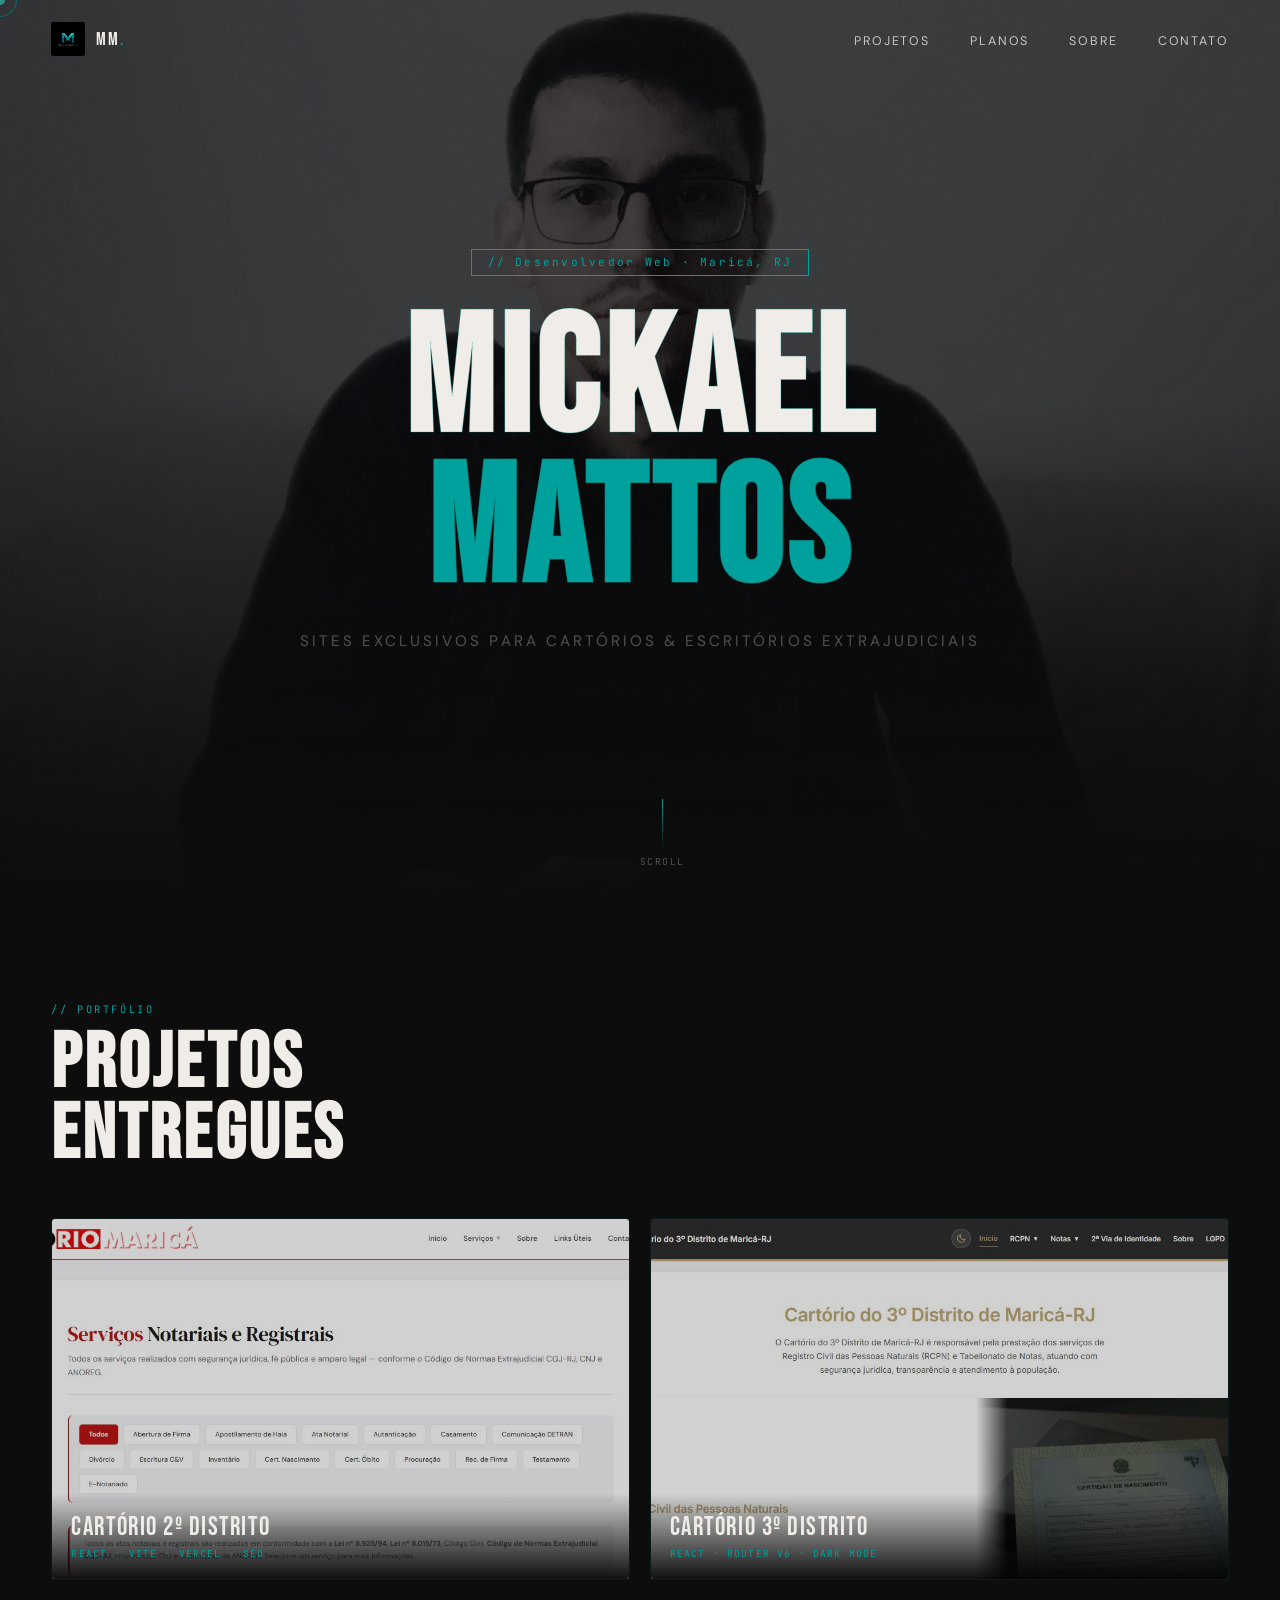
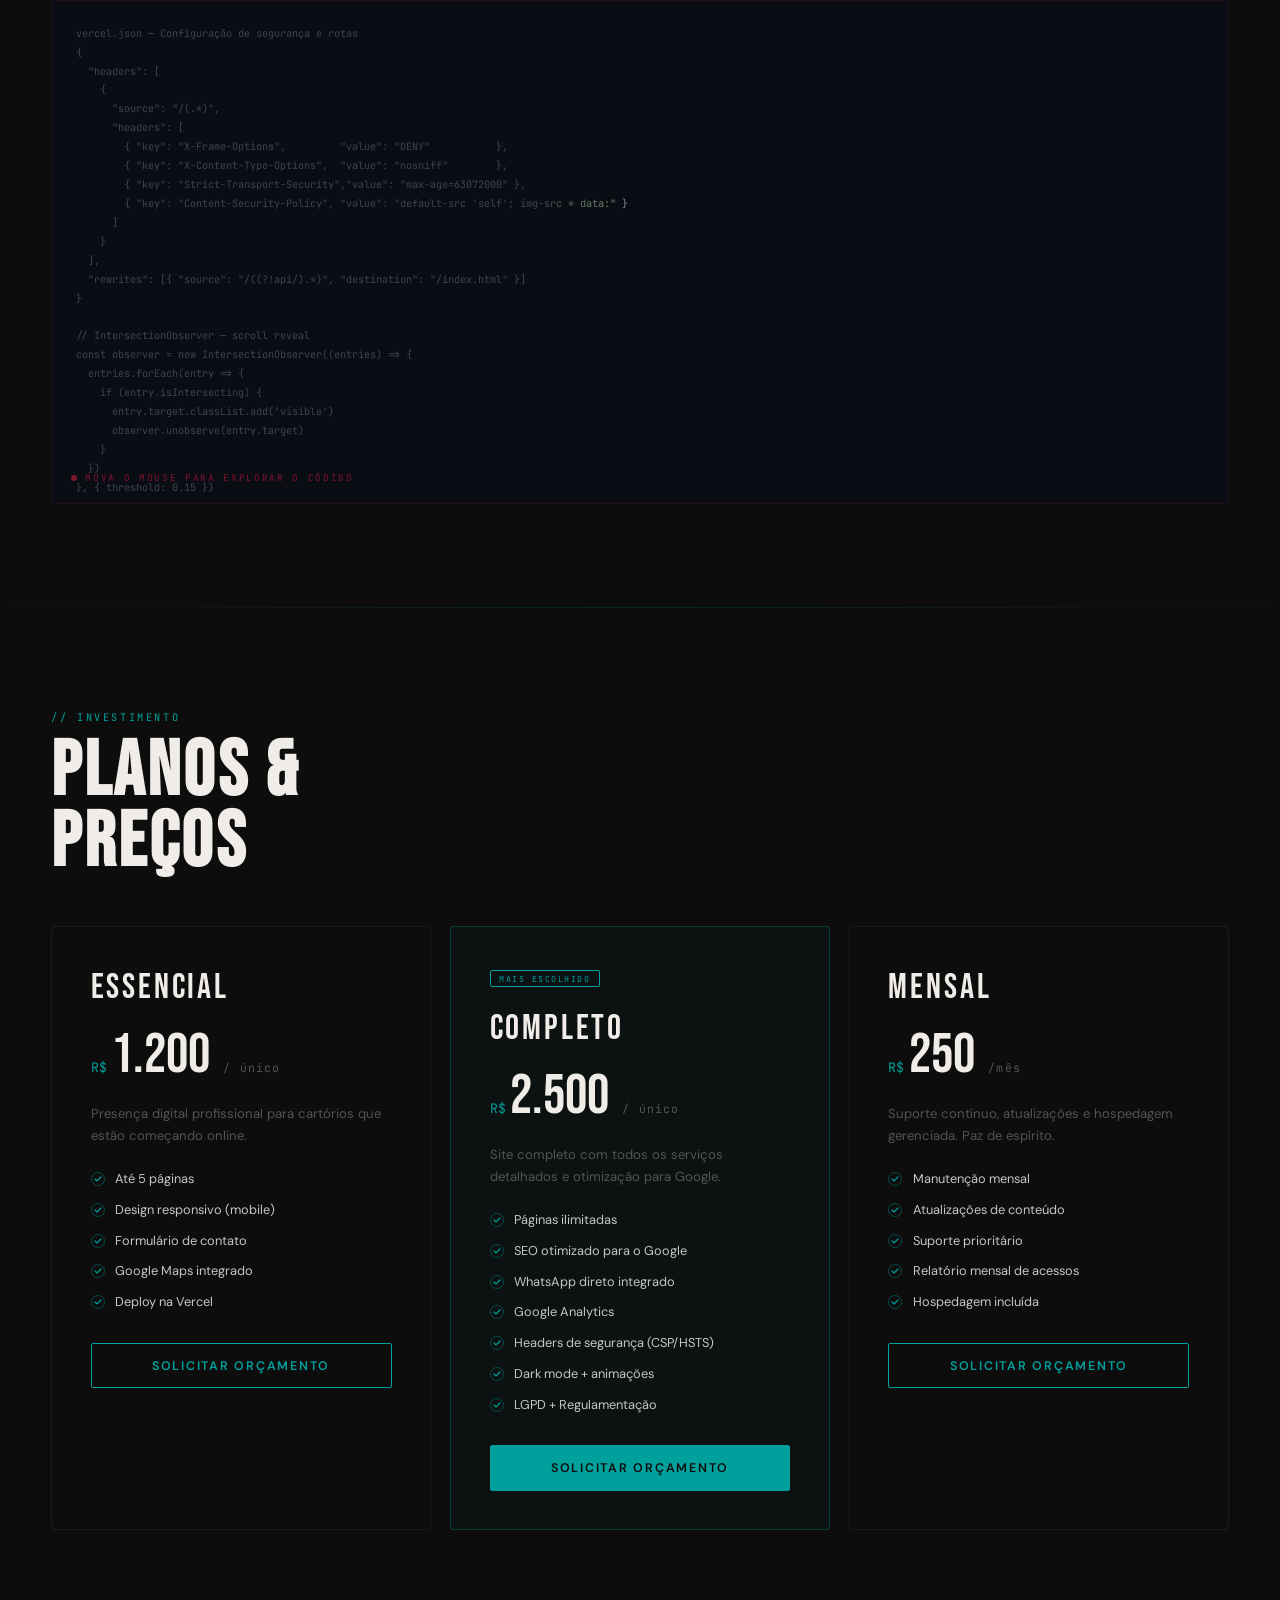
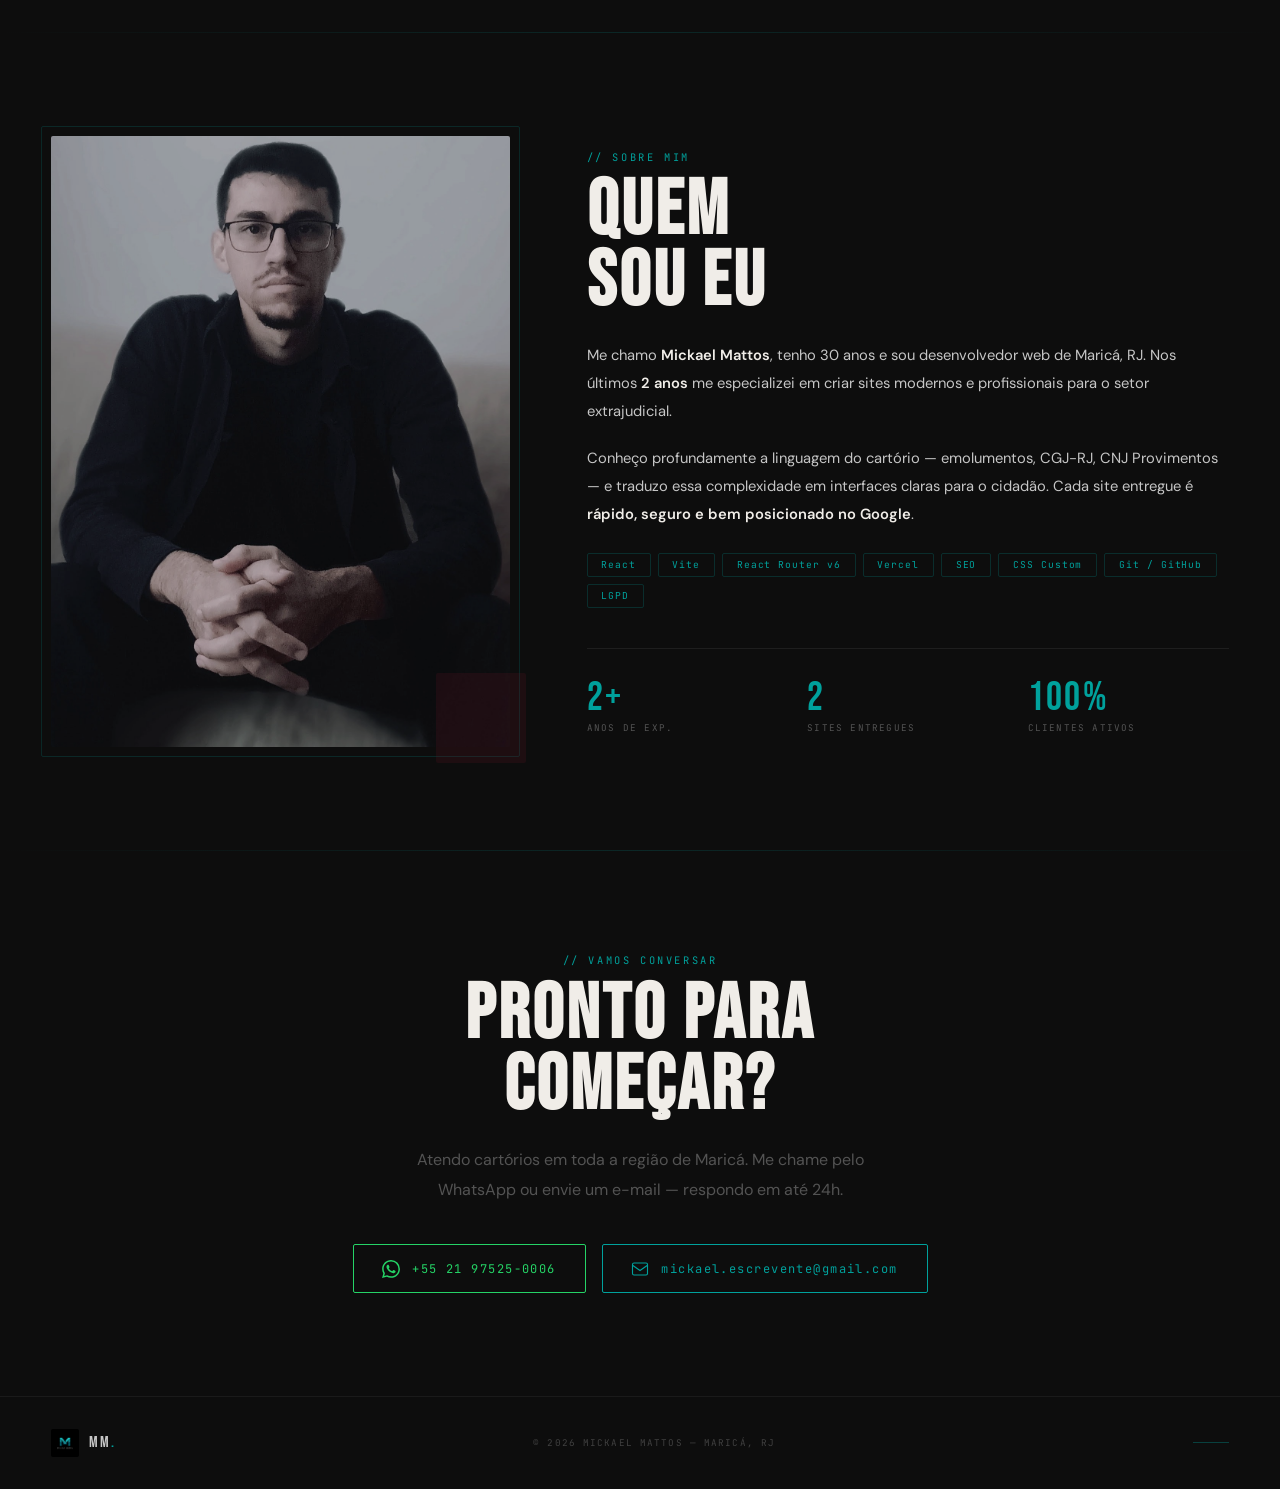
==== commit d966944b: "versao 4" ====
--- a/index.html
+++ b/index.html
@@ -253,7 +253,6 @@
 .hero-name .line2 {
   display: block;
   color: var(--teal);
-  text-shadow: 0 0 60px rgba(0,161,156,.35);
   -webkit-text-stroke: 1px rgba(0,161,156,.6);
 }
 .hero-sub {
@@ -692,7 +691,7 @@
 <!-- ── NAV ── -->
 <nav id="nav">
   <a class="nav-logo" href="#hero">
-    <img class="nav-logo-img" src="[data-uri]" alt="MM Logo">
+    <img class="nav-logo-img" src="[data-uri]" alt="MM Logo">
     <span class="nav-logo-text">MM<span>.</span></span>
   </a>
   <ul class="nav-links">
@@ -971,7 +970,7 @@
 <!-- ── FOOTER ── -->
 <footer>
   <a class="footer-logo" href="#hero">
-    <img class="footer-logo-img" src="[data-uri]" alt="MM">
+    <img class="footer-logo-img" src="[data-uri]" alt="MM">
     <span class="footer-name">MM<span>.</span></span>
   </a>
   <div class="footer-copy">© 2026 MICKAEL MATTOS — MARICÁ, RJ</div>
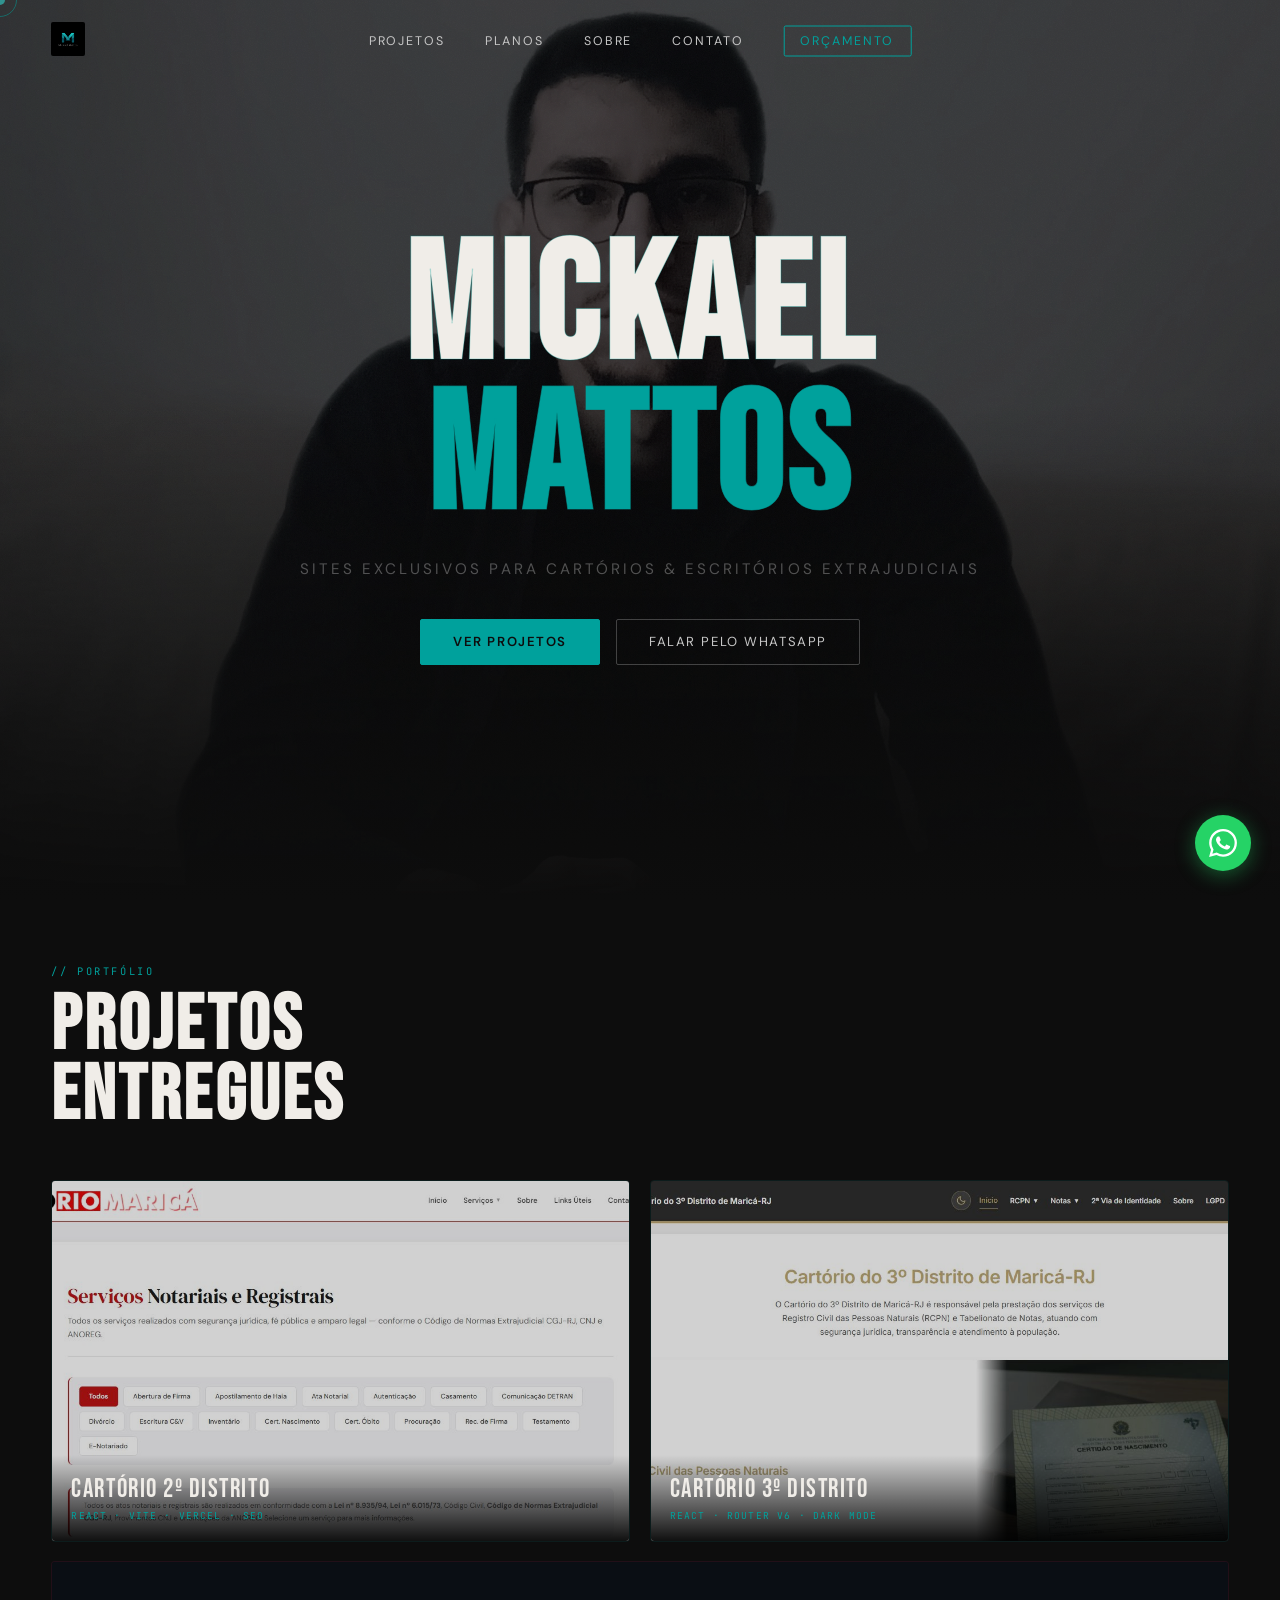
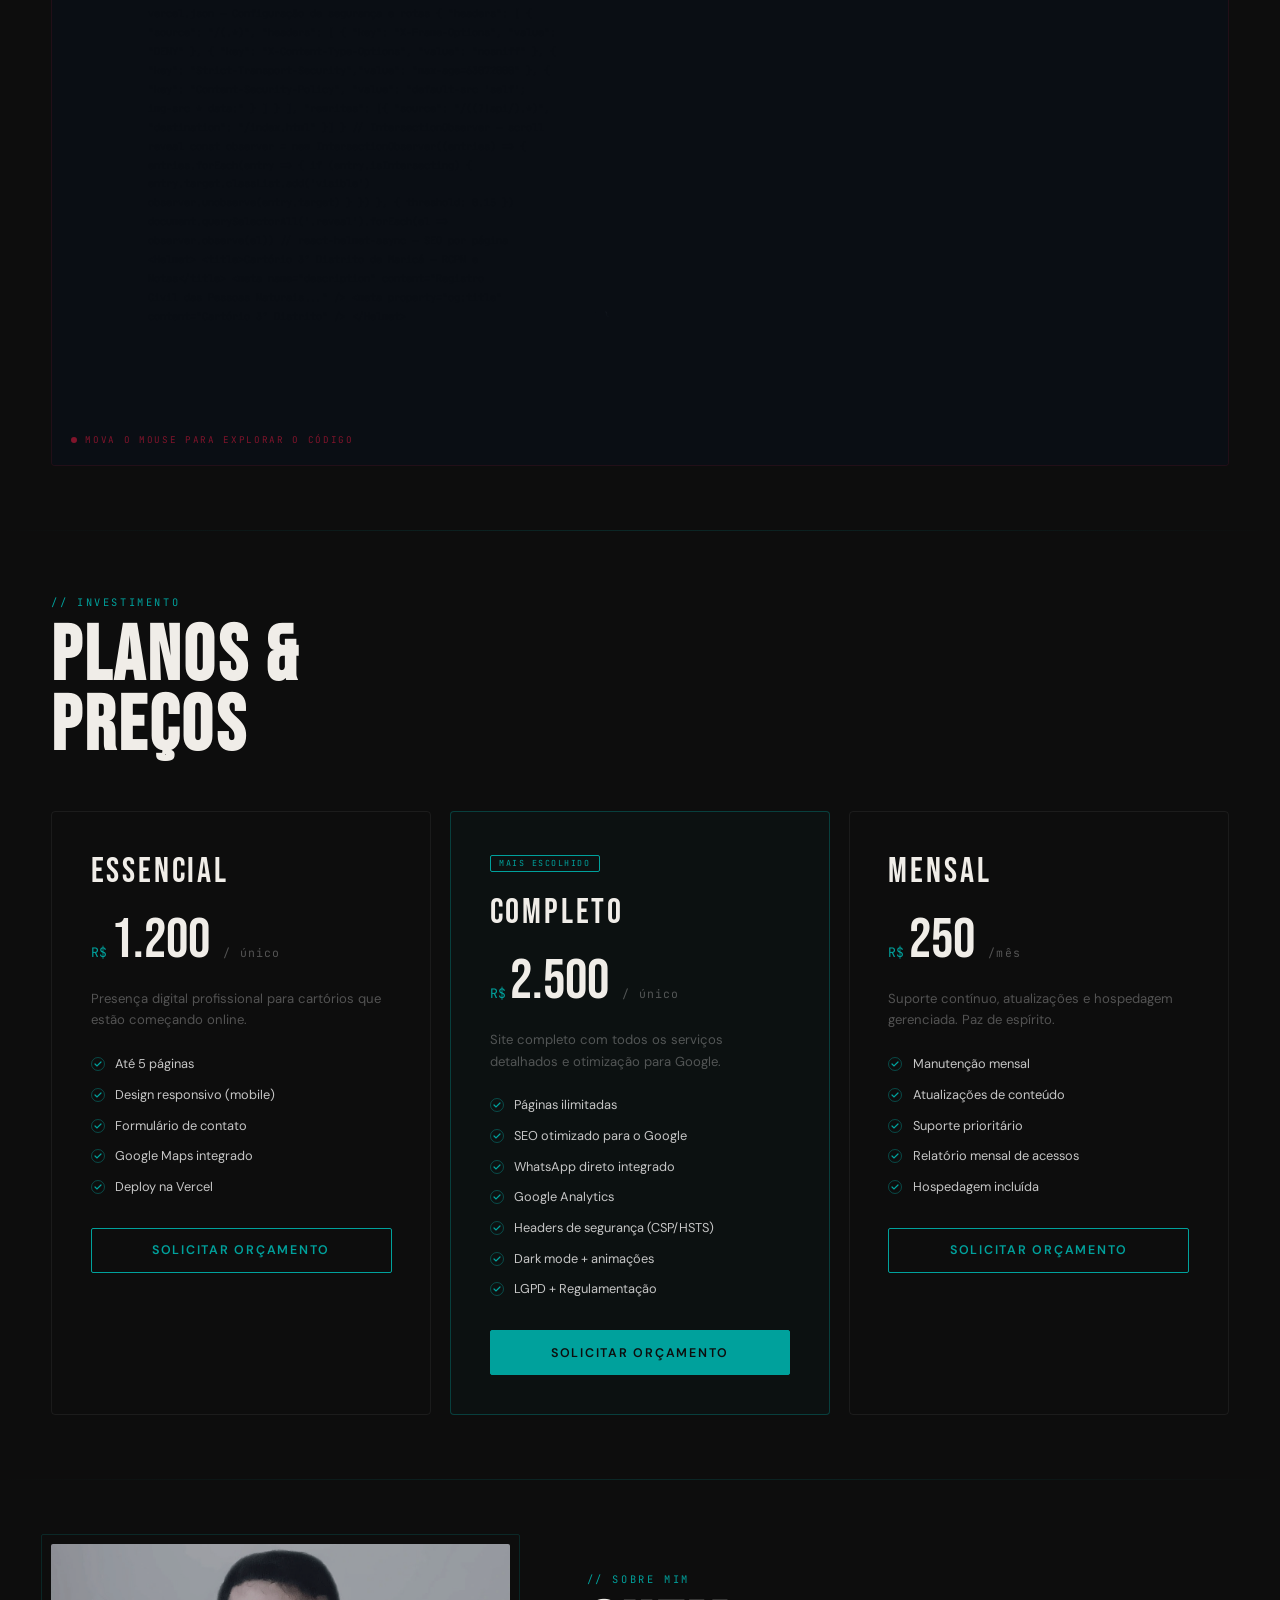
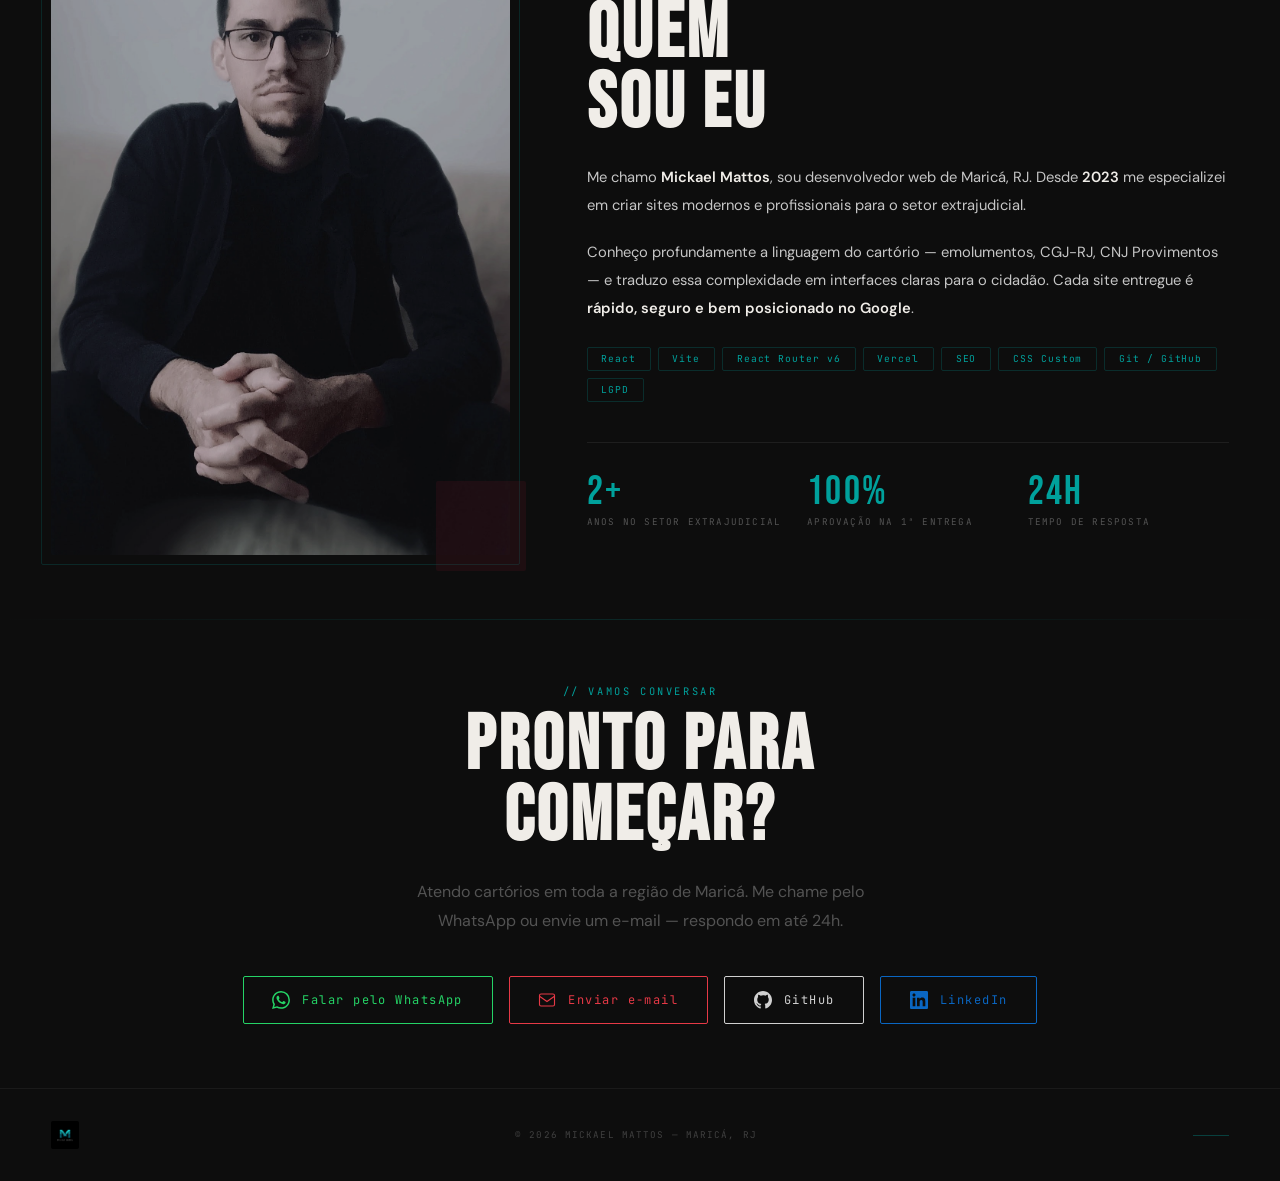
==== commit 34e08a55: "14/05/26" ====
--- a/index.html
+++ b/index.html
@@ -1,1072 +1,1125 @@
-<!DOCTYPE html>
+﻿<!doctype html>
 <html lang="pt-BR">
-<head>
-<meta charset="UTF-8">
-<meta name="viewport" content="width=device-width, initial-scale=1.0">
-<title>Mickael Mattos — Desenvolvedor Web para Cartórios</title>
-<meta name="description" content="Desenvolvedor web especializado em sites para cartórios e escritórios extrajudiciais. Maricá, RJ.">
-<link rel="icon" type="image/svg+xml" href="[data-uri]">
-<link rel="preconnect" href="https://fonts.googleapis.com">
-<link href="https://fonts.googleapis.com/css2?family=Bebas+Neue&family=DM+Sans:opsz,wght@9..40,300;9..40,400;9..40,600&family=JetBrains+Mono:wght@300;400&display=swap" rel="stylesheet">
-
-<style>
-/* ═══════════════════════════════════════
-   TOKENS & RESET
-═══════════════════════════════════════ */
-:root {
-  --black:    #0d0d0d;
-  --teal:     #00A19C;
-  --burgundy: #80142B;
-  --silver:   #C6C6C6;
-  --white:    #f0ede8;
-  --dim:      rgba(198,198,198,0.38);
-  --font-hero:'Bebas Neue', sans-serif;
-  --font-disp:'Bebas Neue', sans-serif;
-  --font-body:'DM Sans', sans-serif;
-  --font-mono:'JetBrains Mono', monospace;
-  --max-w: 1300px;
-  --gap: clamp(1rem, 4vw, 4rem);
-}
-
-*, *::before, *::after { box-sizing:border-box; margin:0; padding:0; }
-html { scroll-behavior:smooth; }
-body {
-  background: var(--black);
-  color: var(--silver);
-  font-family: var(--font-body);
-  overflow-x: hidden;
-  cursor: none;
-}
-@media (pointer:coarse) {
-  body { cursor: auto; }
-}
-img { max-width:100%; display:block; }
-a { cursor: none; }
-@media (pointer:coarse) { a { cursor: pointer; } }
-
-/* ═══════════════════════════════════════
-   CURSOR (desktop only)
-═══════════════════════════════════════ */
-#cursor, #cursor-ring {
-  display: none;
-  position: fixed;
-  pointer-events: none;
-  z-index: 9999;
-  border-radius: 50%;
-  transform: translate(-50%,-50%);
-}
-@media (pointer:fine) {
-  #cursor {
-    display: block;
-    width: 10px; height: 10px;
-    background: var(--teal);
-    transition: width .15s, height .15s, background .2s;
-    mix-blend-mode: exclusion;
-  }
-  #cursor-ring {
-    display: block;
-    width: 34px; height: 34px;
-    border: 1px solid rgba(0,161,156,.5);
-    transition: width .2s, height .2s;
-  }
-  body:has(a:hover) #cursor,
-  body:has(button:hover) #cursor { width:18px; height:18px; background:var(--burgundy); }
-}
-
-/* ═══════════════════════════════════════
-   NAV
-═══════════════════════════════════════ */
-#nav {
-  position: fixed;
-  top: 0; left: 0; right: 0;
-  z-index: 200;
-  display: flex;
-  align-items: center;
-  justify-content: space-between;
-  padding: 1.4rem clamp(1.2rem,4vw,4rem);
-  transition: background .4s, padding .4s;
-}
-#nav.scrolled {
-  background: rgba(13,13,13,.93);
-  backdrop-filter: blur(14px);
-  -webkit-backdrop-filter: blur(14px);
-  padding: .9rem clamp(1.2rem,4vw,4rem);
-  border-bottom: 1px solid rgba(0,161,156,.12);
-}
-.nav-logo {
-  display: flex;
-  align-items: center;
-  gap: .7rem;
-  text-decoration: none;
-}
-.nav-logo-img {
-  width: 34px; height: 34px;
-  border-radius: 2px;
-  flex-shrink: 0;
-}
-.nav-logo-text {
-  font-family: var(--font-disp);
-  font-size: 1.15rem;
-  letter-spacing: .1em;
-  color: var(--white);
-}
-.nav-logo-text span { color: var(--teal); }
-
-/* Desktop links */
-.nav-links {
-  display: flex;
-  gap: 2.5rem;
-  list-style: none;
-}
-.nav-links a {
-  color: var(--silver);
-  text-decoration: none;
-  font-size: .78rem;
-  letter-spacing: .15em;
-  text-transform: uppercase;
-  position: relative;
-  padding-bottom: 4px;
-  transition: color .3s;
-}
-.nav-links a::after {
-  content:'';
-  position: absolute;
-  bottom:0; left:0;
-  width:0; height:1px;
-  background: var(--teal);
-  transition: width .3s;
-}
-.nav-links a:hover { color: var(--teal); }
-.nav-links a:hover::after { width:100%; }
-
-/* Hamburger */
-.nav-burger {
-  display: none;
-  flex-direction: column;
-  gap: 5px;
-  background: none;
-  border: none;
-  padding: .4rem;
-  cursor: pointer;
-}
-.nav-burger span {
-  display: block;
-  width: 24px; height: 1.5px;
-  background: var(--silver);
-  transition: transform .3s, opacity .3s;
-}
-.nav-burger.open span:nth-child(1) { transform: rotate(45deg) translate(4.5px, 4.5px); }
-.nav-burger.open span:nth-child(2) { opacity:0; }
-.nav-burger.open span:nth-child(3) { transform: rotate(-45deg) translate(4.5px,-4.5px); }
-
-/* Mobile menu */
-.nav-mobile {
-  display: none;
-  position: fixed;
-  inset: 0;
-  background: rgba(13,13,13,.97);
-  backdrop-filter: blur(20px);
-  z-index: 190;
-  flex-direction: column;
-  align-items: center;
-  justify-content: center;
-  gap: 2.5rem;
-}
-.nav-mobile.open { display: flex; }
-.nav-mobile a {
-  color: var(--white);
-  text-decoration: none;
-  font-family: var(--font-disp);
-  font-size: 2.5rem;
-  letter-spacing: .1em;
-  transition: color .2s;
-}
-.nav-mobile a:hover { color: var(--teal); }
-
-@media (max-width: 768px) {
-  .nav-links { display: none; }
-  .nav-burger { display: flex; }
-}
-
-/* ═══════════════════════════════════════
-   HERO
-═══════════════════════════════════════ */
-#hero {
-  position: relative;
-  height: 100svh;
-  min-height: 560px;
-  display: flex;
-  align-items: center;
-  justify-content: center;
-  overflow: hidden;
-}
-.hero-bg {
-  position: absolute;
-  inset: 0;
-  background-image: url('[data-uri]');
-  background-size: cover;
-  background-position: center top;
-  transform-origin: center top;
-  will-change: transform, opacity;
-  filter: brightness(.3) saturate(.6);
-}
-.hero-noise {
-  position: absolute; inset: 0;
-  background-image: url("data:image/svg+xml,%3Csvg viewBox='0 0 256 256' xmlns='http://www.w3.org/2000/svg'%3E%3Cfilter id='n'%3E%3CfeTurbulence type='fractalNoise' baseFrequency='0.9' numOctaves='4' stitchTiles='stitch'/%3E%3C/filter%3E%3Crect width='100%25' height='100%25' filter='url(%23n)' opacity='0.04'/%3E%3C/svg%3E");
-  background-size:200px; pointer-events:none; z-index:1;
-}
-.hero-gradient {
-  position: absolute; bottom:0; left:0; right:0;
-  height: 55%;
-  background: linear-gradient(to top, var(--black), transparent);
-  z-index: 2;
-}
-.hero-content {
-  position: relative; z-index:3; text-align:center;
-  padding: 0 1.5rem;
-}
-.hero-tag {
-  display: inline-block;
-  border: 1px solid var(--teal);
-  color: var(--teal);
-  font-family: var(--font-mono);
-  font-size: clamp(.58rem, 1.5vw, .7rem);
-  letter-spacing: .2em;
-  padding: .35rem 1rem;
-  margin-bottom: clamp(1rem, 3vw, 2rem);
-  animation: fadeUp .8s .2s both;
-}
-/* ── NOME em Bebas Neue ── */
-.hero-name {
-  font-family: var(--font-hero);
-  font-size: clamp(3.2rem, 13vw, 11.5rem);
-  line-height: .9;
-  letter-spacing: .03em;
-  animation: fadeUp .8s .4s both;
-  position: relative;
-}
-.hero-name .line1 {
-  display: block;
-  color: var(--white);
-  -webkit-text-stroke: 1px rgba(0,161,156,.3);
-}
-.hero-name .line2 {
-  display: block;
-  color: var(--teal);
-  -webkit-text-stroke: 1px rgba(0,161,156,.6);
-}
-.hero-sub {
-  font-size: clamp(.75rem, 2vw, .95rem);
-  letter-spacing: .2em;
-  text-transform: uppercase;
-  color: var(--dim);
-  margin-top: 1.5rem;
-  animation: fadeUp .8s .6s both;
-}
-.hero-scroll {
-  position: absolute; bottom:2rem; left:50%;
-  transform: translateX(-50%);
-  z-index:3;
-  display:flex; flex-direction:column; align-items:center; gap:.4rem;
-  color: var(--dim);
-  font-family: var(--font-mono);
-  font-size: .6rem; letter-spacing:.15em;
-  animation: fadeUp .8s 1s both;
-}
-.scroll-line {
-  width:1px; height:50px;
-  background: linear-gradient(to bottom, var(--teal), transparent);
-  animation: scrollPulse 2s infinite;
-}
-@keyframes fadeUp {
-  from { opacity:0; transform:translateY(28px); }
-  to   { opacity:1; transform:translateY(0); }
-}
-@keyframes scrollPulse {
-  0%,100% { transform:scaleY(1); opacity:.5; }
-  50%     { transform:scaleY(.6); opacity:1; }
-}
-@media (max-width:480px) {
-  .hero-scroll { display:none; }
-}
-
-/* ═══════════════════════════════════════
-   CONTAINER HELPER
-═══════════════════════════════════════ */
-.container {
-  width: 100%;
-  max-width: var(--max-w);
-  margin: 0 auto;
-  padding: 0 clamp(1.2rem, 4vw, 4rem);
-}
-.section-wrap {
-  padding: clamp(4rem,8vw,8rem) 0;
-}
-
-/* ═══════════════════════════════════════
-   SECTION LABELS
-═══════════════════════════════════════ */
-.section-label {
-  font-family: var(--font-mono);
-  font-size: .65rem;
-  letter-spacing: .25em;
-  color: var(--teal);
-  text-transform: uppercase;
-  margin-bottom: .8rem;
-  opacity:0; transform:translateY(18px);
-  transition: opacity .6s, transform .6s;
-}
-.section-label.vis { opacity:1; transform:translateY(0); }
-.section-title {
-  font-family: var(--font-disp);
-  font-size: clamp(2.4rem,6vw,5.5rem);
-  line-height: .92;
-  color: var(--white);
-  letter-spacing: .04em;
-  opacity:0; transform:translateY(28px);
-  transition: opacity .7s .1s, transform .7s .1s;
-}
-.section-title.vis { opacity:1; transform:translateY(0); }
-
-/* ═══════════════════════════════════════
-   PROJETOS
-═══════════════════════════════════════ */
-.projects-grid {
-  display: grid;
-  grid-template-columns: repeat(2, 1fr);
-  gap: 1.2rem;
-  margin-top: 3rem;
-}
-@media (max-width:768px) {
-  .projects-grid { grid-template-columns: 1fr; }
-}
-
-/* Card clicável */
-.project-card {
-  position: relative;
-  aspect-ratio: 16/10;
-  border-radius: 4px;
-  overflow: hidden;
-  border: 1px solid rgba(0,161,156,.1);
-  opacity:0; transform:translateY(36px);
-  transition: opacity .7s, transform .7s, border-color .3s;
-  text-decoration: none;
-  display: block;
-}
-.project-card.vis { opacity:1; transform:translateY(0); }
-.project-card:nth-child(2) { transition-delay: .12s; }
-.project-card:hover { border-color: rgba(0,161,156,.45); }
-.card-preview {
-  position: absolute; inset:0;
-  background-size: cover;
-  background-position: top center;
-  transition: opacity .5s, filter .5s;
-  filter: brightness(.82) saturate(.9);
-}
-@media (pointer:fine) {
-  .project-card:hover .card-preview { opacity:0; filter:brightness(.3); }
-}
-.card-code {
-  position: absolute; inset:0;
-  background: #0a0e14;
-  padding: 1.2rem;
-  font-family: var(--font-mono);
-  font-size: clamp(.55rem,.9vw,.72rem);
-  line-height: 1.7;
-  color: #abb2bf;
-  overflow: hidden;
-  opacity:0;
-  transition: opacity .45s .1s;
-}
-@media (pointer:fine) {
-  .project-card:hover .card-code { opacity:1; }
-}
-/* On touch: show code layer on tap (handled via JS) */
-.project-card.tapped .card-preview { opacity:0; filter:brightness(.3); }
-.project-card.tapped .card-code { opacity:1; }
-
-.cl { white-space:pre; display:block; }
-.ck { color:#c678dd; } .cf { color:#61afef; }
-.cs { color:#98c379; } .cn { color:#e06c75; }
-.cc { color:#5c6370; font-style:italic; }
-
-.card-info {
-  position: absolute; bottom:0; left:0; right:0;
-  padding: 1.2rem;
-  background: linear-gradient(to top, rgba(0,0,0,.92), transparent);
-  z-index:5;
-  transition: opacity .4s;
-}
-@media (pointer:fine) {
-  .project-card:hover .card-info { opacity:0; }
-}
-.card-title {
-  font-family: var(--font-disp);
-  font-size: clamp(1.1rem,2.5vw,1.6rem);
-  letter-spacing: .06em; color: var(--white);
-}
-.card-tech {
-  font-family: var(--font-mono);
-  font-size: .6rem; letter-spacing:.12em; color: var(--teal);
-  margin-top: .25rem;
-}
-.card-visit {
-  position: absolute; top:1rem; right:1rem;
-  font-family: var(--font-mono);
-  font-size: .6rem; letter-spacing:.15em;
-  color: var(--teal);
-  border: 1px solid var(--teal);
-  padding: .25rem .7rem;
-  border-radius:2px;
-  opacity:0;
-  transition: opacity .35s .15s;
-  z-index:6;
-  background: rgba(0,161,156,.1);
-}
-@media (pointer:fine) {
-  .project-card:hover .card-visit { opacity:1; }
-}
-
-/* Spotlight card */
-.spotlight-card {
-  position: relative;
-  overflow: hidden;
-  border-radius: 4px;
-  border: 1px solid rgba(128,20,43,.2);
-  background: #0a0e14;
-  aspect-ratio: 21/9;
-  margin-top: 1.2rem;
-  cursor: none;
-  opacity:0; transform:translateY(36px);
-  transition: opacity .7s .22s, transform .7s .22s, border-color .3s;
-}
-@media (max-width:768px) { .spotlight-card { aspect-ratio:4/3; } }
-@media (pointer:coarse) { .spotlight-card { cursor:auto; } }
-.spotlight-card.vis { opacity:1; transform:translateY(0); }
-.spotlight-card:hover { border-color:rgba(128,20,43,.5); }
-.spotlight-code-base {
-  position:absolute; inset:0;
-  padding:1.5rem;
-  font-family:var(--font-mono);
-  font-size:clamp(.52rem,.8vw,.68rem);
-  line-height:1.85;
-  overflow:hidden;
-  color:#3d4450;
-  user-select:none;
-  white-space:pre;
-  background:#0a0e14;
-}
-.spotlight-reveal {
-  position:absolute; inset:0;
-  padding:1.5rem;
-  font-family:var(--font-mono);
-  font-size:clamp(.52rem,.8vw,.68rem);
-  line-height:1.85;
-  overflow:hidden;
-  color:#abb2bf;
-  white-space:pre;
-  --mx:50%; --my:50%;
-  -webkit-mask-image: radial-gradient(circle 110px at var(--mx) var(--my), black 0%, transparent 100%);
-  mask-image: radial-gradient(circle 110px at var(--mx) var(--my), black 0%, transparent 100%);
-  pointer-events:none;
-}
-@media (pointer:coarse) {
-  .spotlight-reveal {
-    -webkit-mask-image: none;
-    mask-image: none;
-    color:#5c6370;
-  }
-}
-.spotlight-tag {
-  position:absolute; bottom:1.2rem; left:1.2rem;
-  font-family:var(--font-mono);
-  font-size:.58rem; letter-spacing:.18em;
-  color:var(--burgundy);
-  display:flex; align-items:center; gap:.5rem;
-}
-.spotlight-dot {
-  width:6px; height:6px; border-radius:50%;
-  background:var(--burgundy);
-  animation: blink 2s infinite;
-}
-@keyframes blink {
-  0%,100% { opacity:1; } 50% { opacity:.3; }
-}
-
-/* ═══════════════════════════════════════
-   DIVIDER
-═══════════════════════════════════════ */
-.divider {
-  width:100%; height:1px;
-  background: linear-gradient(to right, transparent, rgba(0,161,156,.18), transparent);
-}
-
-/* ═══════════════════════════════════════
-   PLANOS
-═══════════════════════════════════════ */
-.plans-grid {
-  display: grid;
-  grid-template-columns: repeat(3,1fr);
-  gap: 1.2rem;
-  margin-top: 3rem;
-}
-@media (max-width:900px) {
-  .plans-grid { grid-template-columns: 1fr; max-width:440px; margin-left:auto; margin-right:auto; }
-}
-.plan-card {
-  border: 1px solid rgba(198,198,198,.08);
-  border-radius: 4px;
-  padding: clamp(1.5rem,3vw,2.5rem);
-  position: relative; overflow:hidden;
-  transition: border-color .3s, transform .3s;
-  opacity:0; transform:translateY(36px);
-}
-.plan-card.vis { opacity:1; transform:translateY(0); }
-.plan-card:nth-child(2) { transition-delay:.1s; }
-.plan-card:nth-child(3) { transition-delay:.2s; }
-.plan-card:hover { border-color:rgba(0,161,156,.28); transform:translateY(-4px); }
-.plan-card.featured {
-  border-color: rgba(0,161,156,.32);
-  background: rgba(0,161,156,.03);
-}
-.plan-badge {
-  display:inline-block;
-  font-family:var(--font-mono);
-  font-size:.52rem; letter-spacing:.18em;
-  color:var(--teal);
-  border:1px solid var(--teal);
-  padding:.18rem .55rem; border-radius:2px;
-  margin-bottom:1.2rem;
-}
-.plan-name {
-  font-family:var(--font-disp);
-  font-size:clamp(1.6rem,3vw,2.2rem);
-  letter-spacing:.08em; color:var(--white);
-}
-.plan-price { margin:1.2rem 0; display:flex; align-items:baseline; gap:.3rem; flex-wrap:wrap; }
-.plan-cur { font-family:var(--font-mono); font-size:.82rem; color:var(--teal); }
-.plan-val { font-family:var(--font-disp); font-size:clamp(2.5rem,5vw,3.5rem); color:var(--white); line-height:1; }
-.plan-per { font-size:.72rem; color:var(--dim); font-family:var(--font-mono); letter-spacing:.1em; }
-.plan-desc { font-size:.82rem; color:var(--dim); line-height:1.65; margin-bottom:1.5rem; }
-.plan-features { list-style:none; display:flex; flex-direction:column; gap:.8rem; margin-bottom:2rem; }
-.plan-features li {
-  font-size:.8rem; color:var(--silver);
-  display:flex; align-items:flex-start; gap:.65rem; line-height:1.4;
-}
-.plan-features li svg { flex-shrink:0; margin-top:2px; }
-.plan-btn {
-  display:block; width:100%; padding:.85rem;
-  text-align:center;
-  font-family:var(--font-body); font-size:.78rem;
-  letter-spacing:.14em; text-transform:uppercase; font-weight:600;
-  text-decoration:none;
-  border:1px solid var(--teal); color:var(--teal);
-  background:transparent;
-  transition:background .3s, color .3s; border-radius:2px;
-}
-.plan-btn:hover { background:var(--teal); color:var(--black); }
-.plan-card.featured .plan-btn { background:var(--teal); color:var(--black); }
-.plan-card.featured .plan-btn:hover { background:transparent; color:var(--teal); }
-
-/* ═══════════════════════════════════════
-   SOBRE
-═══════════════════════════════════════ */
-.sobre-grid {
-  display: grid;
-  grid-template-columns: 1fr 1.4fr;
-  gap: clamp(2rem,6vw,7rem);
-  align-items: center;
-}
-@media (max-width:900px) {
-  .sobre-grid { grid-template-columns:1fr; }
-}
-.sobre-visual {
-  position:relative;
-  opacity:0; transform:translateX(-28px);
-  transition: opacity .7s, transform .7s;
-}
-.sobre-visual.vis { opacity:1; transform:translateX(0); }
-.sobre-photo {
-  width:100%; aspect-ratio:3/4; object-fit:cover; object-position:top;
-  filter:saturate(.65) brightness(.82); border-radius:2px;
-}
-@media (max-width:900px) {
-  .sobre-photo { aspect-ratio:4/5; max-height:480px; }
-}
-.sobre-frame {
-  position:absolute; inset:-10px;
-  border:1px solid rgba(0,161,156,.18); border-radius:2px; pointer-events:none;
-}
-.sobre-accent {
-  position:absolute; bottom:-1rem; right:-1rem;
-  width:90px; height:90px;
-  background:var(--burgundy); opacity:.15; border-radius:2px;
-}
-.sobre-content {
-  opacity:0; transform:translateX(28px);
-  transition:opacity .7s .15s, transform .7s .15s;
-}
-.sobre-content.vis { opacity:1; transform:translateX(0); }
-.sobre-text { font-size:.92rem; line-height:1.9; color:var(--silver); margin-bottom:1.2rem; }
-.sobre-hi { color:var(--white); font-weight:600; }
-.stack-list { display:flex; flex-wrap:wrap; gap:.45rem; margin-top:1.5rem; }
-.stack-tag {
-  font-family:var(--font-mono); font-size:.6rem; letter-spacing:.1em;
-  padding:.28rem .85rem;
-  border:1px solid rgba(0,161,156,.22); color:var(--teal); border-radius:2px;
-}
-.sobre-stats {
-  display:grid; grid-template-columns:repeat(3,1fr); gap:1.2rem;
-  margin-top:2.5rem; padding-top:1.8rem;
-  border-top:1px solid rgba(198,198,198,.09);
-}
-@media (max-width:400px) {
-  .sobre-stats { grid-template-columns:1fr 1fr; }
-}
-.stat-num { font-family:var(--font-disp); font-size:2.5rem; color:var(--teal); letter-spacing:.06em; line-height:1; }
-.stat-lbl { font-family:var(--font-mono); font-size:.58rem; letter-spacing:.13em; color:var(--dim); margin-top:.25rem; text-transform:uppercase; }
-
-/* ═══════════════════════════════════════
-   CONTATO
-═══════════════════════════════════════ */
-.contato-wrap { text-align:center; }
-.contato-sub {
-  font-size:clamp(.85rem,2vw,1rem); color:var(--dim);
-  max-width:500px; margin:1.5rem auto 2.5rem;
-  line-height:1.85;
-}
-.contato-links { display:flex; gap:1rem; justify-content:center; flex-wrap:wrap; }
-.cta-btn {
-  display:inline-flex; align-items:center; gap:.75rem;
-  padding:.9rem clamp(1rem,3vw,1.8rem);
-  text-decoration:none;
-  font-family:var(--font-mono); font-size:.75rem; letter-spacing:.12em;
-  border-radius:2px;
-  transition:background .3s, color .3s;
-  white-space:nowrap;
-}
-.cta-btn.wa { border:1px solid #25D366; color:#25D366; }
-.cta-btn.wa:hover { background:#25D366; color:var(--black); }
-.cta-btn.em { border:1px solid var(--teal); color:var(--teal); }
-.cta-btn.em:hover { background:var(--teal); color:var(--black); }
-
-/* ═══════════════════════════════════════
-   FOOTER
-═══════════════════════════════════════ */
-footer {
-  border-top:1px solid rgba(198,198,198,.07);
-  padding:2rem clamp(1.2rem,4vw,4rem);
-  display:flex; justify-content:space-between; align-items:center;
-  flex-wrap:wrap; gap:1rem;
-}
-.footer-logo { display:flex; align-items:center; gap:.6rem; text-decoration:none; }
-.footer-logo-img { width:28px; height:28px; border-radius:2px; }
-.footer-name { font-family:var(--font-disp); font-size:1rem; letter-spacing:.12em; color:var(--silver); }
-.footer-name span { color:var(--teal); }
-.footer-copy {
-  font-family:var(--font-mono); font-size:.58rem;
-  letter-spacing:.12em; color:rgba(198,198,198,.28);
-  text-align:center; flex:1;
-}
-.footer-line { width:36px; height:1px; background:var(--teal); opacity:.35; }
-
-/* ═══════════════════════════════════════
-   REVEAL ANIMATION BASE
-═══════════════════════════════════════ */
-.reveal {
-  opacity:0; transform:translateY(28px);
-  transition:opacity .7s, transform .7s;
-}
-.reveal.vis { opacity:1; transform:translateY(0); }
-.reveal-d1 { transition-delay:.1s; }
-.reveal-d2 { transition-delay:.2s; }
-.reveal-d3 { transition-delay:.3s; }
-</style>
-</head>
-<body>
-
-<div id="cursor"></div>
-<div id="cursor-ring"></div>
-
-<!-- ── NAV ── -->
-<nav id="nav">
-  <a class="nav-logo" href="#hero">
-    <img class="nav-logo-img" src="[data-uri]" alt="MM Logo">
-    <span class="nav-logo-text">MM<span>.</span></span>
-  </a>
-  <ul class="nav-links">
-    <li><a href="#projetos">Projetos</a></li>
-    <li><a href="#planos">Planos</a></li>
-    <li><a href="#sobre">Sobre</a></li>
-    <li><a href="#contato">Contato</a></li>
-  </ul>
-  <button class="nav-burger" id="burger" aria-label="Menu">
-    <span></span><span></span><span></span>
-  </button>
-</nav>
-
-<!-- Mobile Menu -->
-<div class="nav-mobile" id="mobileMenu">
-  <a href="#projetos" class="mob-link">Projetos</a>
-  <a href="#planos" class="mob-link">Planos</a>
-  <a href="#sobre" class="mob-link">Sobre</a>
-  <a href="#contato" class="mob-link">Contato</a>
-</div>
-
-<!-- ── HERO ── -->
-<section id="hero">
-  <div class="hero-bg" id="heroBg"></div>
-  <div class="hero-noise"></div>
-  <div class="hero-gradient"></div>
-  <div class="hero-content">
-    <div class="hero-tag">// Desenvolvedor Web · Maricá, RJ</div>
-    <h1 class="hero-name">
-      <span class="line1">MICKAEL</span>
-      <span class="line2">MATTOS</span>
-    </h1>
-    <p class="hero-sub">Sites exclusivos para cartórios &amp; escritórios extrajudiciais</p>
-  </div>
-  <div class="hero-scroll">
-    <div class="scroll-line"></div>
-    SCROLL
-  </div>
-</section>
-
-<!-- ── PROJETOS ── -->
-<section id="projetos" class="section-wrap">
-  <div class="container">
-    <div class="section-label reveal">// Portfólio</div>
-    <h2 class="section-title reveal">PROJETOS<br>ENTREGUES</h2>
-
-    <div class="projects-grid">
-
-      <!-- Card 1 — Cartório 2º Distrito -->
-      <a class="project-card reveal" href="https://cartorio-2-distrito.vercel.app/" target="_blank" rel="noopener">
-        <div class="card-preview" style="background-image:url('[data-uri]